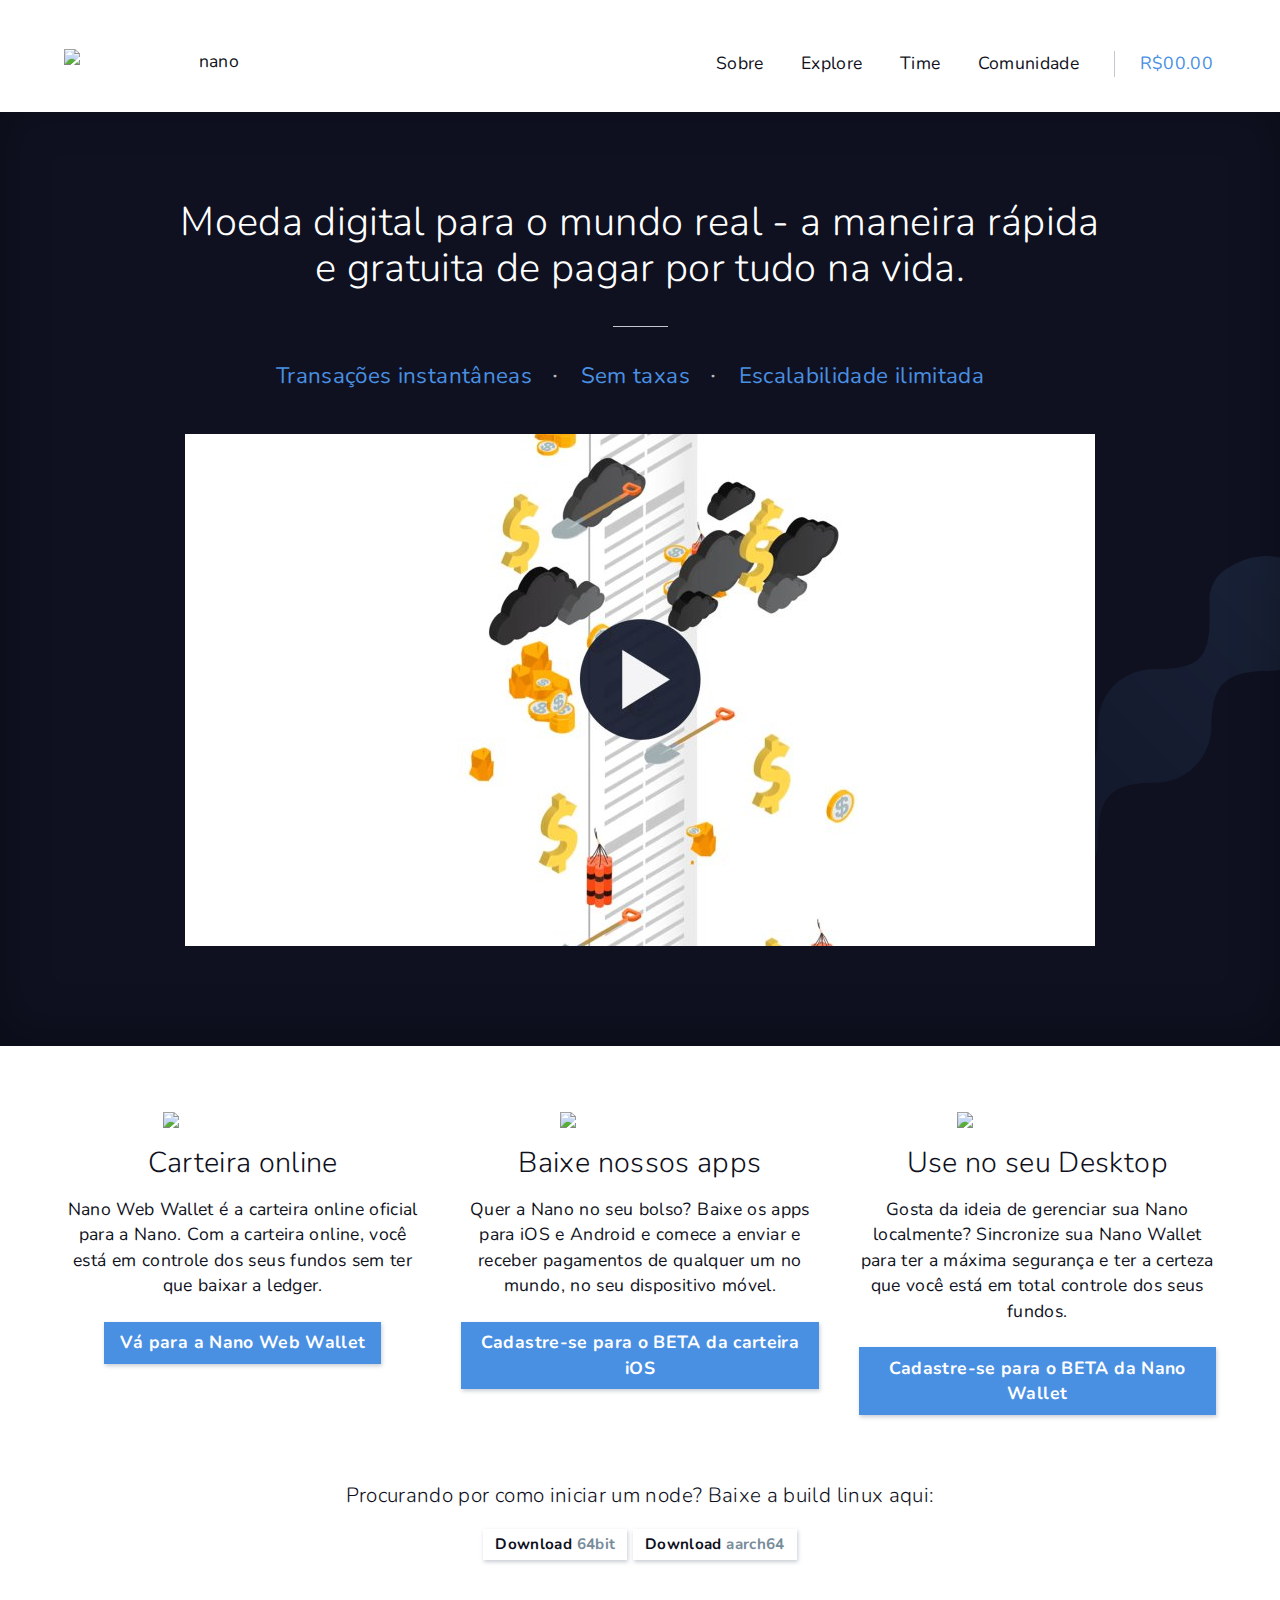
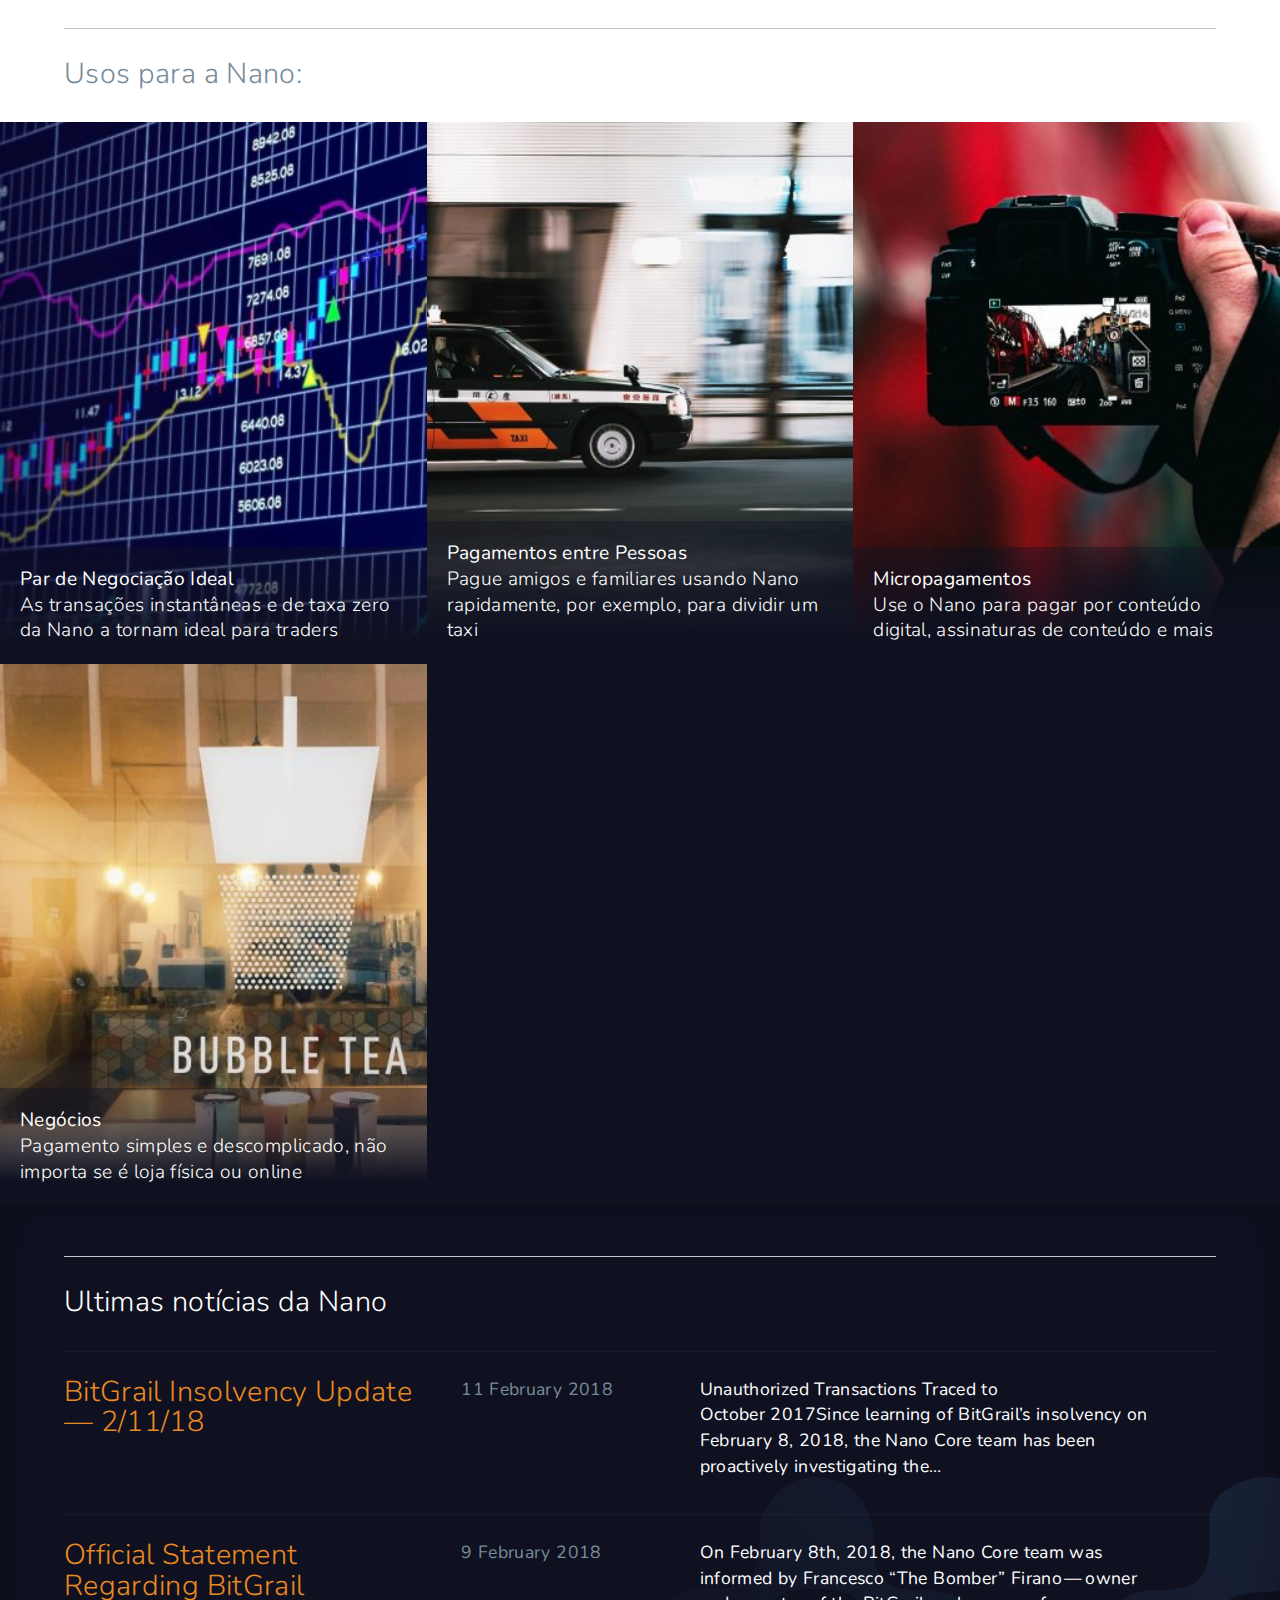
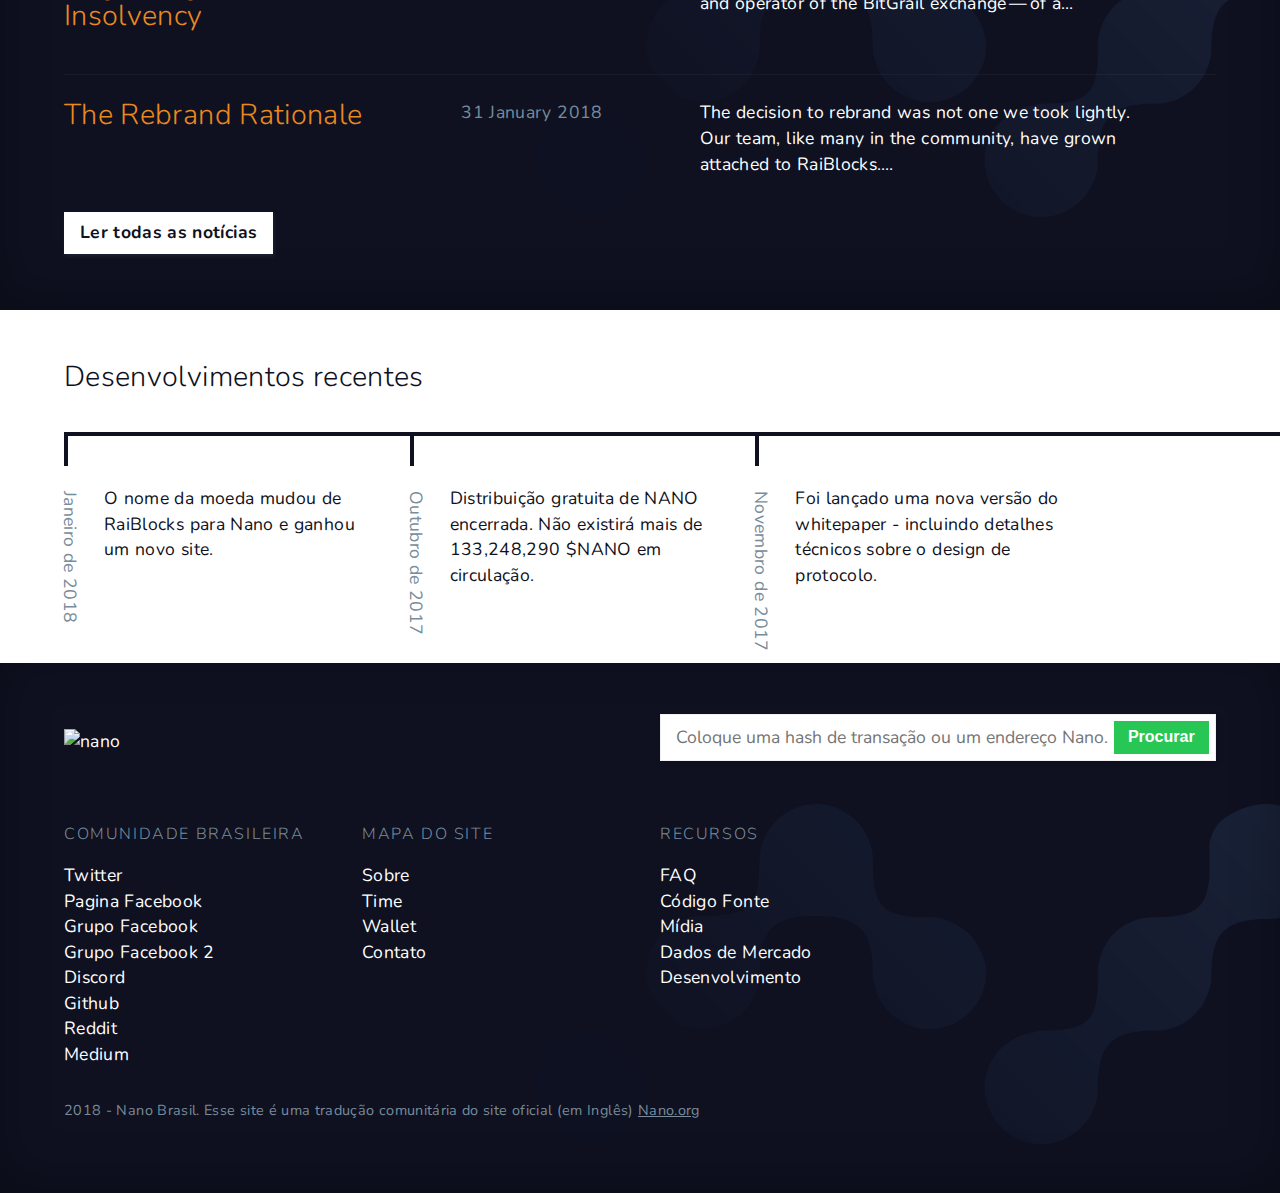
==== index.html @ 36658d18 "fix" ====
<!DOCTYPE html>
<html lang="en">
   <head>
      <meta http-equiv="Content-Type" content="text/html; charset=UTF-8">
      <meta name="viewport" content="width=device-width,initial-scale=1">
      <meta content="en" http-equiv="Content-Language">
      <link rel="icon" type="image/png" href="./assets/icons/32x32.png" sizes="32x32">
      <link rel="icon" type="image/png" href="./assets/icons/16x16.png" sizes="16x16">
      <link rel="shortcut icon" href="favicon.ico">
      <title>Nano Brasil – uma moeda instantanea sem taxas</title>
      <meta content="Nano Brasil – uma moeda instantanea, sem taxas e escalavel | Nano" property="og:title">
      <meta content="Nano é a moeda digital para o mundo real, oferecendo transações instantâneas e zero taxas." property="description">
      <meta content="Nano é a moeda digital para o mundo real, oferecendo transações instantâneas e zero taxas." property="og:description">
	  <style>@charset "UTF-8";h2.bdr,header h1:before{border-top:1px solid #C2C8CD}.text,body,form input,form textarea{font-family:Nunito,"Helvetica Neue",Helvetica,Arial,sans-serif}.about__content,.cf:after,.grid:after,.tns-horizontal.tns-no-subpixel:after{clear:both}.inline li,.tabs__tab,footer li,nav ul li{list-style:none}.tns-outer{padding:0!important}.tns-outer [hidden]{display:none!important}.tns-outer [aria-controls],.tns-outer [data-action]{cursor:pointer}.tns-outer.ms-touch{overflow-x:scroll;overflow-y:hidden;-ms-overflow-style:none;-ms-scroll-chaining:none;-ms-scroll-snap-type:mandatory;-ms-scroll-snap-points-x:snapInterval(0,100%)}.container__no-overflow,.tns-controls__no-overflow,.tns-ovh{overflow:hidden}.tns-slider{-webkit-transition:all 0s;-moz-transition:all 0s;transition:all 0s}.tns-slider>.tns-item{-webkit-box-sizing:border-box;-moz-box-sizing:border-box;box-sizing:border-box}.tns-horizontal.tns-subpixel{white-space:nowrap}.tns-horizontal.tns-subpixel>.tns-item{display:inline-block;vertical-align:top;white-space:normal}.cf:after,.cf:before,.grid:after,.grid:before,.tns-horizontal.tns-no-subpixel:after{content:'';display:table}.tns-horizontal.tns-no-subpixel>.tns-item{float:left;margin-right:-100%}.tns-gallery,.tns-no-calc{position:relative;left:0}.tns-gallery>.tns-item{position:absolute;left:-100%;-webkit-transition:transform 0s,opacity 0s;-moz-transition:transform 0s,opacity 0s;transition:transform 0s,opacity 0s}.tns-lazy-img{-webkit-transition:opacity .6s;-moz-transition:opacity .6s;transition:opacity .6s;opacity:.6}.tns-lazy-img.loaded{opacity:1}.tns-ah{-webkit-transition:height 0s;-moz-transition:height 0s;transition:height 0s}.tns-hdx{overflow-x:hidden}.tns-hdy{overflow-y:hidden}.tns-visually-hidden{position:absolute;left:-10000em}.tns-transparent{opacity:0;visibility:hidden}.tns-fadeIn{opacity:1;filter:alpha(opacity=100);z-index:0}.tns-fadeOut,.tns-normal{opacity:0;filter:alpha(opacity=0);z-index:-1}header h1:before,header.intro h1:after{content:' '}.grid{margin-left:-20px;margin-right:-20px}.grid.col{margin-left:0;margin-right:0}.grid>.col{box-sizing:border-box;padding-right:20px;padding-left:20px}.grid--center>.col{margin-left:auto;margin-right:auto;float:none}.grid--no-gutter{margin-left:0;margin-right:0}.grid--no-gutter>.col{padding-right:0;padding-left:0}.grid--push{margin-top:40px}.col{float:left;position:relative}.col--right{float:right}.w-1-1{width:100%}.w-2-3,.w-8-12{width:66.66%}.w-1-2,.w-6-12{width:50%}.w-1-3,.w-2-6,.w-4-12{width:33.33%}.w-1-4,.w-3-12{width:25%}.w-1-5{width:20%}.w-1-6,.w-2-12{width:16.667%}.w-1-7{width:14.28%}.w-1-8{width:12.5%}.w-1-9{width:11.1%}.w-1-10{width:10%}.w-1-11{width:9.09%}.w-1-12{width:8.33%}.w-11-12{width:91.66%}.w-10-12{width:83.333%}.w-3-4,.w-9-12{width:75%}.w-4-5{width:80%}.w-5-12{width:41.66%}.w-7-12{width:58.33%}@media handheld,only screen and (max-width:50em){.grid{margin-left:0;margin-right:0}.col{float:none;width:auto}.grid>.col{padding-left:0;padding-right:0}.bs-grid{margin-left:-10px;margin-right:-10px}.bs-grid>.col{padding-left:10px;padding-right:10px}.bs-w-1-1{float:left;width:100%}.bs-w-2-3,.bs-w-8-12{float:left;width:66.66%}.bs-w-1-2,.bs-w-6-12{float:left;width:50%}.bs-w-1-3,.bs-w-4-12{float:left;width:33.33%}.bs-w-1-4,.bs-w-3-12{float:left;width:25%}.bs-w-1-5{float:left;width:20%}.bs-w-1-6,.bs-w-2-12{float:left;width:16.667%}.bs-w-1-7{float:left;width:14.28%}.bs-w-1-8{float:left;width:12.5%}.bs-w-1-9{float:left;width:11.1%}.bs-w-1-10{float:left;width:10%}.bs-w-1-11{float:left;width:9.09%}.bs-w-1-12{float:left;width:8.33%}.bs-w-11-12{float:left;width:91.66%}.bs-w-10-12{float:left;width:83.333%}.bs-w-3-4,.bs-w-9-12{float:left;width:75%}.bs-w-5-12{float:left;width:41.66%}.bs-w-7-12{float:left;width:58.33%}}@keyframes fadein{from{opacity:0}to{opacity:1}}@keyframes fadedropin{from{opacity:0;top:-10px}to{opacity:1;top:0}}*{padding:0;margin:0}a{text-decoration:none;color:inherit}.article-body a,.contextual a:hover,.document a,footer p a,header .container>p a{text-decoration:underline}p{margin-bottom:1.3em}h1,h2,h3,h4{font-weight:300;margin:0}h1{font-size:2.4rem;line-height:2.6rem}@media handheld,only screen and (max-width:50em){h1{font-size:2.2rem}}h2{font-size:1.8rem;line-height:1.9rem;margin-bottom:18px}h3{margin-bottom:20px}h2.bdr{padding-top:30px;padding-bottom:15px}.bg-dark{box-shadow:0 -10px 50px rgba(0,0,0,.3) inset;background:url(/assets/img/bg-logo-dark.png) 110% 75% no-repeat #0f1121;background-size:800px auto;color:#fff}.bg-light{background:#f1f4f6}.bg-white,body.page--index,header{background:#fff}.color-primary{color:#4a90e2}.color-secondary{color:#ea891f}.color-tertiary{color:#dd5e5d}.color-tint{color:#788c9a}.color-text,body{color:#0f1121}body{background:#f1f4f6;font-size:1.1rem;line-height:1.6rem;letter-spacing:.02em;font-weight:400}.container,.tns-controls{max-width:1200px;margin:0 auto;padding:4% 5%;position:relative}header .container>p.wide,header h1{max-width:930px}.container .no-pad,.tns-controls .no-pad{padding-top:0;padding-bottom:0}@media handheld,only screen and (max-width:50em){.container,.tns-controls{padding:9% 5%}}.tns-controls{position:absolute;top:0;left:0;right:0;padding:28px 0 0;text-align:right}header.intro,nav{position:relative}header{padding-bottom:15px}header.compact .container{padding-bottom:20px}@media handheld,only screen and (max-width:50em){.tns-controls{right:5%}.tns-outer{margin:0 5%}header.compact .container{padding-bottom:0}}header h1{margin-bottom:2rem;font-size:3rem;color:#4a90e2}header h1:before{display:block;padding-bottom:35px;width:55px}header .container>p{color:#788c9a;font-size:1.8rem;line-height:2rem;margin-bottom:0}@media handheld,only screen and (min-width:50em){header .container>p{max-width:50%}}header.intro{background:0 0;z-index:1;animation:fadein .4s both ease-in;text-align:center}header.intro h1{font-size:2.5rem;line-height:2.9rem;color:#fff;margin:0 auto}@media handheld,only screen and (max-width:50em){header.intro h1{font-size:2.3rem;line-height:2.7rem}}header.intro h1:before{border-top:none;padding-bottom:o;width:0;margin:0}header.intro h1:after{border-bottom:1px solid #C2C8CD;display:block;padding-bottom:35px;width:55px;margin:0 auto 35px}header.intro .inline{margin:0 0 40px;font-size:1.4rem}header.intro .video__wrapper{margin-left:auto;margin-right:auto;padding-bottom:100px;width:100%;max-width:910px}header.intro .video__wrapper img{display:block;width:100%;cursor:pointer}header.intro .container{padding-bottom:0}footer .logo{margin:15px 0}footer h3,footer p{color:#788c9a;margin-top:30px}footer .grid{margin-bottom:2%}footer h3{text-transform:uppercase;margin-bottom:15px;font-size:1rem;letter-spacing:.1em}footer li a{display:block}footer li a:hover{color:#ea891f}footer p{font-size:.9rem}footer .exchange-logo{width:100%;max-width:185px}.nav-wrap{background:#fff}nav{padding-bottom:3%}nav .logo{margin-bottom:10px;margin-left:3px}nav ul{margin-top:-5px}nav ul li{margin:0 3px;display:inline-block}@media handheld,only screen and (min-width:50em){nav .logo,nav ul{display:inline-block}nav{text-align:right}nav .logo{float:left;margin:-2px 0 0}}nav ul a{display:block;padding:3px 13px 1px}@media handheld,only screen and (max-width:50em){footer{padding-bottom:100px}nav ul{overflow:scroll;position:fixed;left:0;right:0;bottom:0;z-index:100;background:#fff;padding:10px 6px;border-top:1px solid #C2C8CD;white-space:nowrap}nav ul a{padding-left:6px;padding-right:6px}nav ul a.active,nav ul a:hover{text-decoration:underline}}@media handheld,only screen and (min-width:50em){nav ul a.active,nav ul a:hover{background:#0f1121;color:#fff}nav .xrb{border-left:1px solid #C2C8CD;margin-left:13px;padding-left:25px}}nav .xrb{color:#4a90e2}.button,.tns-controls button{box-shadow:1px 2px 4px 0 rgba(66,84,108,.29);padding:.47em .9em;transition:all .1s;display:inline-block;transform:scale(1);position:relative;background:#fff;color:#0f1121;cursor:pointer;outline:0;appearance:none;border:0;border-radius:0;box-sizing:border-box;font-weight:700;margin-bottom:5px}.button:hover,.tns-controls button:hover{box-shadow:3px 5px 7px 0 rgba(66,84,108,.29);transform:scale(1.05);z-index:1}.button--small,.tns-controls button--small{font-size:.95rem;padding:.2em .8em}.button--primary,.tns-controls button--primary{background:#4a90e2;color:#fff}.button--secondary,.tns-controls button--secondary{background:#ea891f;color:#fff}.button--dark,.tns-controls button--dark{background:#0f1121;color:#fff}.button--full,.tns-controls button--full{width:100%;text-align:center}.tns-controls button{font-size:1rem;margin-left:20px}.features .col{position:relative;animation:fadedropin .6s both ease-in-out}.features .col:nth-child(1){animation-delay:.1s}.features .col:nth-child(2){animation-delay:.5s}.features .col:nth-child(3){animation-delay:1s}.features h2,.features p{margin-bottom:1rem}.features .button{font-size:1rem}.features__icon{height:53px}@media handheld,only screen and (max-width:50em){.features .col{margin-bottom:50px}.features .col:last-of-type{margin-bottom:0}.usecases__usecase{margin-top:20px}}.news__article{border-top:1px solid rgba(150,150,150,.07);padding:25px 0}.news h3,.news p{margin-bottom:10px}.usecases{position:relative;color:#fff}.usecases .container{padding-top:40px;padding-bottom:0}.usecases__image{width:100%;height:auto;display:block;transform:scale(1);transition:transform .2s ease-in-out}.usecases__desc{padding:20px;font-size:1.2rem;font-weight:300;position:absolute;bottom:0;left:0;right:0;background:linear-gradient(to bottom,rgba(15,17,33,.4) 0,#0f1121 80%);margin-bottom:0}.usecases__usecase{position:relative;display:block;box-shadow:0 0 20px rgba(0,0,0,.2);overflow:hidden;transition:box-shadow .2s linear}body.page--usecases .usecases__usecase{margin-bottom:40px}.usecases__usecase .button{margin-top:20px}.usecases__usecase:hover{box-shadow:0 0 50px rgba(0,0,0,.4)}.usecases__usecase:hover .usecases__image{transform:scale(1.05)}.usecases:before{position:absolute;bottom:0;left:0;right:0;display:block;background:#0f1121;content:'';height:70%}.roadmap__inner{position:relative;margin-top:40px}@media handheld,only screen and (min-width:50em){.roadmap__inner{padding-top:30px;border-top:4px solid}.roadmap__inner:before{content:'';border-top:4px solid;display:block;position:absolute;top:-4px;width:10%;left:100%;float:left}}@media handheld,only screen and (max-width:50em){.usecases:before{height:80%}.roadmap__inner{padding-left:30px;border-left:4px solid}}.roadmap__item{position:relative;padding-top:20px}.roadmap__info{margin-right:40px}.roadmap__date{color:#788c9a}@media handheld,only screen and (min-width:50em){.roadmap__item{float:left;width:30%}.roadmap__item:before{content:'';display:block;height:30px;border-left:4px solid;position:absolute;bottom:100%}.roadmap__info{margin-left:40px}.roadmap__date{position:absolute;left:18px;top:25px;display:inline-block;transform-origin:0 0;transform:rotate(90deg)}}.contextual{text-transform:capitalize;background:#ea891f;color:#fff;max-width:250px;box-shadow:2px 2px 4px 0 rgba(0,0,0,.18);border-radius:4px;text-align:left;padding:8px 20px;position:absolute;width:100%;z-index:100;display:none}.contextual.active{display:block}.contextual:before{bottom:100%;left:50%;border:solid transparent;content:" ";height:0;width:0;position:absolute;pointer-events:none;border-color:rgba(136,183,213,0);border-bottom-color:#ea891f;border-width:15px;margin-left:-15px}@media handheld,only screen and (max-width:50em){.contextual:before{display:none}}.contextual a{display:block;border-bottom:1px solid rgba(255,255,255,.3);padding:10px 0}.contextual a:last-of-type{border-bottom:0}.contextual img{vertical-align:middle;width:24px;margin-right:13px;margin-top:-6px}@media handheld,only screen and (max-width:50em){#community{top:auto;left:5%;position:fixed;bottom:110px;width:auto;right:5%;max-width:none}}.team__header{font-size:2.4rem;line-height:2.6rem;margin-bottom:4%}form .button,form label{font-size:1.1rem}.partners__partner{margin-bottom:40px}.partners__partner p{margin-bottom:20px}.partners__partner img{margin-bottom:10px}.people img,.people p,.people__person{margin-bottom:20px}.partners h2{color:#788c9a}.people__person{display:inline-block;vertical-align:top;float:none}.people img{width:100%;height:auto}.people h2{color:#ea891f;margin-bottom:10px}.people .bio,form label{color:#788c9a}.people h2 .twitter_link{margin-left:8px;display:inline-block}.people h2 .twitter_link img{width:25px;margin:0}form label{display:block;margin-bottom:10px}form p{margin-bottom:30px}.text,form input,form textarea{background:#FFF;border:1px solid #F0F0F0;box-shadow:2px 2px 4px 0 rgba(0,0,0,.15);-webkit-font-smoothing:antialiased;-moz-osx-font-smoothing:grayscale;font-size:1.1rem;line-height:1.6rem;box-sizing:border-box;width:100%;padding:10px 15px;outline:0}.text:focus,form input:focus,form textarea:focus{border:1px solid #4a90e2}.contact h2{margin-top:40px}.contact h2:first-of-type{margin-top:0}.contact p{margin-bottom:20px}.lookup{position:relative}.lookup__button{font-size:1rem!important;background:#28C654;color:#fff;box-shadow:none!important}.article-item time,.box time{color:#788c9a;font-size:1rem}@media handheld,only screen and (min-width:50em){#community{left:auto;right:40px;top:50px}.lookup__button{position:absolute;top:7px;right:7px;margin:0!important}}@media handheld,only screen and (max-width:50em){.lookup__button{width:100%;margin:10px 0 0!important}}.article-item{margin-bottom:30px}.article-item time{margin-bottom:5px;display:block}.article-item h2{margin-bottom:10px}.article-item span{margin-bottom:5px;display:inline-block}.box{margin-bottom:30px;display:block;background:#fff;box-shadow:1px 1px 5px rgba(0,0,0,.1);padding:20px;position:relative}.box--fix{min-height:170px}.box__footer{position:absolute;bottom:20px;left:20px}.box time{margin-bottom:5px;display:block}.box h2{margin-bottom:10px}.box span{margin-bottom:5px;display:inline-block}.tool{margin-bottom:30px}.badge{background:#f1f4f6;border-radius:10px;padding:1px 9px;font-size:.8em}table{font-size:15px;width:100%;margin-top:20px;word-break:normal;word-break:keep-all;border-spacing:0;border-collapse:collapse;text-align:left;overflow:scroll;-webkit-overflow-scrolling:touch}@media handheld,only screen and (max-width:800px){table{display:block}}table th{font-weight:700;background:#fff}table td,table th{padding:8px 15px;border-top:1px solid #f1f4f6}table tr{background-color:#f1f4f6}table tr:nth-child(2n){background-color:#fff}table tbody tr:hover{background-color:#788c9a;color:#fff!important}.announce{background-color:#4a90e2}.announce .container{padding-top:0;padding-bottom:0;text-align:center}@media handheld,only screen and (min-width:50em){.announce .container .button{margin-left:15px;vertical-align:middle}}@media handheld,only screen and (max-width:50em){.announce .container .button{margin-top:10px;width:100%;text-align:center}}.announce .container p{color:#fff;padding-top:18px;padding-bottom:18px;margin-bottom:0}.document a{color:#788c9a}.document h2{color:#ea891f;border-top:1px solid #C2C8CD;padding-top:30px;padding-bottom:15px}.document h3{color:#4a90e2}.document ul{padding-left:22px;margin-bottom:1.3em}.document ul li{margin-bottom:1em}.article-body a:hover{text-decoration:none}.tabs{display:inline-block;border:1px solid #28c653;background:#fff;overflow:hidden}.tabs__tab{float:left}.tabs__tab a{padding:5px 13px 3px;display:block}.tabs__tab a:hover{background:#eee}.tab--active a,.tabs__tab.tab--active a:hover{background:#28c653;color:#fff}.wallet{padding-bottom:0!important;text-align:center}.wallet__icon{max-width:160px;height:auto;display:block;margin:0 auto 20px}.about__content h2{font-size:2rem;line-height:2.2rem;margin-bottom:30px}.about__image{box-sizing:border-box;margin-bottom:40px}.about__image img{width:100%}.about__image__pad-left{padding-left:5%}.about__image__pad-right{padding-right:5%}@media handheld,only screen and (max-width:50em){.about__image{padding-left:0!important;padding-right:0!important}}.responsive-video{position:relative;padding-bottom:56.25%;padding-top:25px;height:0}.responsive-video iframe{position:absolute;top:0;left:0;width:100%;height:100%}.inline li{margin-bottom:5px}@media handheld,only screen and (min-width:50em){.inline li{display:inline-block;padding-right:10px;margin-right:6px}.inline li:after{content:'·';font-size:26px;padding-left:20px;color:#bbb}.inline li:last-of-type{padding-right:0;margin-right:0}.inline li:last-of-type:after{content:''}}@media (min-width: 1035px){header.intro .video__wrapper {min-height: 512px;}}
	  </style>
   </head>
   <body class="page--index">
      <header class="intro">
         <div class="nav-wrap">
            <div class="container">
               <nav class="cf">
                  <a href="/"><img class="logo" src="./assets/img/logo.svg" alt="nano" width="175"></a>
                  <ul>
                     <li><a href="/sobre">Sobre</a></li>
                     <li><a href="https://nano.org/en/explore/">Explore</a></li>
                     <li><a href="https://nano.org/en/team">Time</a></li>
                     <li><a href="#community" class="trigger-contextual">Comunidade</a></li>
                     <li class="xrb">R$00.00</li>
                  </ul>
                  <div id="community" class="contextual"><a href="https://twitter.com/nanobras" target="_blank"><img src="./assets/img/twitter.svg" alt="Icon">twitter</a> <a href="https://facebook.com/nanobras" target="_blank"><img src="./assets/img/facebook.svg" alt="Icon">página facebook</a> <a href="https://facebook.com/groups/nanobr" target="_blank"><img src="./assets/img/facebook-group.svg" alt="Icon">grupo facebook</a> <a href="https://facebook.com/groups/raiblocksbrasil" target="_blank"><img src="./assets/img/facebook-group.svg" alt="Icon">grupo facebook 2</a> <a href="https://discord.io/nanobrasil" target="_blank"><img src="./assets/img/discord.svg" alt="Icon">discord</a> <a href="https://github.com/nanobrasil" target="_blank"><img src="./assets/img/github.svg" alt="Icon">github</a> <a href="https://reddit.com/r/nanobrasil" target="_blank"><img src="./assets/img/reddit.svg" alt="Icon">reddit</a> <a href="https://medium.com/@nanobrasil" target="_blank"><img src="./assets/img/medium.svg" alt="Icon">medium</a></div>
               </nav>
            </div>
         </div>
         <div class="bg-dark">
            <div class="container video">
               <h1>Moeda digital para o mundo real - a maneira rápida e gratuita de pagar por tudo na vida.</h1>
               <ul class="inline">
                  <li class="color-primary">Transações instantâneas</li>
                  <li class="color-primary">Sem taxas</li>
                  <li class="color-primary">Escalabilidade ilimitada</li>
               </ul>
               <div id="home__video" class="video__wrapper"><img src="./assets/img/video-placeholder.jpg" class="video__placeholder"></div>
               <script type="text/javascript">var video=document.getElementById("home__video");video.addEventListener("click",function(e){e.preventDefault();var n=document.getElementById("home__video__player");video.innerHTML=n.innerText})</script><script id="home__video__player" type="text/template"><div class="responsive-video"><iframe src="https://player.vimeo.com/video/254233600?autoplay=1&title=0&byline=0&portrait=0" width="640" height="360" frameborder="0" webkitallowfullscreen mozallowfullscreen allowfullscreen></iframe></div></script>
            </div>
         </div>
      </header>
      <main>
         <div class="container wallet">
            <div class="grid">
               <div class="col w-1-3">
                  <img src="./assets/img/icon-browser.svg" class="wallet__icon">
                  <h2>Carteira online</h2>
                  <p>Nano Web Wallet é a carteira online oficial para a Nano. Com a carteira online, você está em controle dos seus fundos sem ter que baixar a ledger.</p>
                  <p><a href="https://nanowallet.io/" target="_blank" class="button button--primary">Vá para a Nano Web Wallet</a></p>
               </div>
               <div class="col w-1-3">
                  <img src="./assets/img/icon-phone.svg" class="wallet__icon">
                  <h2>Baixe nossos apps</h2>
                  <p>Quer a Nano no seu bolso? Baixe os apps para iOS e Android e comece a enviar e receber pagamentos de qualquer um no mundo, no seu dispositivo móvel.</p>
                  <p><a href="https://zackshapiro2.typeform.com/to/uUk3mD" target="_blank" class="button button--primary">Cadastre-se para o BETA da carteira iOS</a></p>
               </div>
               <div class="col w-1-3">
                  <img src="./assets/img/icon-desktop.svg" class="wallet__icon">
                  <h2>Use no seu Desktop</h2>
                  <p>Gosta da ideia de gerenciar sua Nano localmente? Sincronize sua Nano Wallet para ter a máxima segurança e ter a certeza que você está em total controle dos seus fundos.</p>
                  <p><a href="https://zackshapiro2.typeform.com/to/EnfFJm" target="_blank" class="button button--primary">Cadastre-se para o BETA da Nano Wallet</a></p>
               </div>
               <div class="col w-1-1" style="margin-top:40px">
                  <h3>Procurando por como iniciar um node? Baixe a build linux aqui:</h3>
                  <p><a href="https://github.com/clemahieu/raiblocks/releases/download/V9.0/rai_node.xz" class="button button--small">Download <span class="color-tint">64bit<span class="color-tint"></span></span></a> <a href="https://www.raiblocks.net/wallet/V9.0/aarch64/rai_node" class="button button--small">Download <span class="color-tint">aarch64</span></a></p>
               </div>
            </div>
         </div>
		 <div class="usecases">
			   <div class="container no-pad">
				  <h2 class="color-tint bdr">Usos para a Nano:</h2>
			   </div>
			   <div class="cf">
				  <div class="cf carousel">
					 <div class="col w-1-3">
						<img class="usecases__image" src="./assets/photos/usecase-trading-pairs.jpg" alt="Image showing Ideal Trading Pair">
						<p class="usecases__desc"><strong>Par de Negociação Ideal</strong><br>As transações instantâneas e de taxa zero da Nano a tornam ideal para traders<br></p>
					 </div>
					 <div class="col w-1-3">
						<img class="usecases__image" src="./assets/photos/usecase-peer-to-peer.jpg" alt="Image showing Peer to Peer">
						<p class="usecases__desc"><strong>Pagamentos entre Pessoas</strong><br>Pague amigos e familiares usando Nano rapidamente, por exemplo, para dividir um taxi<br></p>
					 </div>
					 <div class="col w-1-3">
						<img class="usecases__image" src="./assets/photos/usecase-micropayments.jpg" alt="Image showing Micropayments">
						<p class="usecases__desc"><strong>Micropagamentos</strong><br>Use o Nano para pagar por conteúdo digital, assinaturas de conteúdo e mais<br></p>
					 </div>
					 <div class="col w-1-3">
						<img class="usecases__image" src="./assets/photos/usecase-business-to-customer.jpg" alt="Image showing Business to Customer">
						<p class="usecases__desc"><strong>Negócios</strong><br>Pagamento simples e descomplicado, não importa se é loja física ou online<br></p>
					 </div>
				  </div>
			   </div>
		 </div>
         <div class="news bg-dark">
            <div class="container">
               <h2 class="bdr">Ultimas notícias da Nano</h2>
               <a href="https://medium.com/@nanocurrency/bitgrail-insolvency-update-2-11-18-9349c9fe1281?source=rss-b30e4c109942------2">
                  <article class="news__article">
                     <div class="grid">
                        <h2 class="col w-1-3 color-secondary">BitGrail Insolvency Update — 2/11/18</h2>
                        <p class="col w-1-5 color-tint">11 February 2018</p>
                        <p class="col w-5-12">Unauthorized Transactions Traced to October&nbsp;2017Since learning of BitGrail’s insolvency on February 8, 2018, the Nano Core team has been proactively investigating the…</p>
                     </div>
                  </article>
               </a>
               <a href="https://medium.com/@nanocurrency/official-statement-regrading-bitgrail-insolvency-ed4422bf274b?source=rss-b30e4c109942------2">
                  <article class="news__article">
                     <div class="grid">
                        <h2 class="col w-1-3 color-secondary">Official Statement Regarding BitGrail Insolvency</h2>
                        <p class="col w-1-5 color-tint">9 February 2018</p>
                        <p class="col w-5-12">On February 8th, 2018, the Nano Core team was informed by Francesco “The Bomber” Firano — owner and operator of the BitGrail exchange — of a…</p>
                     </div>
                  </article>
               </a>
               <a href="https://medium.com/@nanocurrency/the-rebrand-rationale-5c2f30af6e9c?source=rss-b30e4c109942------2">
                  <article class="news__article">
                     <div class="grid">
                        <h2 class="col w-1-3 color-secondary">The Rebrand Rationale</h2>
                        <p class="col w-1-5 color-tint">31 January 2018</p>
                        <p class="col w-5-12">The decision to rebrand was not one we took lightly. Our team, like many in the community, have grown attached to RaiBlocks.…</p>
                     </div>
                  </article>
               </a>
               <a href="https://medium.com/@nanocurrency" class="button button--large">Ler todas as notícias</a>
            </div>
         </div>
         <div class="container container__no-overflow">
            <div class="roadmap">
               <h2>Desenvolvimentos recentes</h2>
               <div class="roadmap__inner cf">
                  <div class="roadmap__item">
                     <time class="roadmap__date">Janeiro de 2018</time>
                     <p class="roadmap__info">O nome da moeda mudou de RaiBlocks para Nano e ganhou um novo site.</p>
                  </div>
                  <div class="roadmap__item">
                     <time class="roadmap__date">Outubro de 2017</time>
                     <p class="roadmap__info">Distribuição gratuita de NANO encerrada. Não existirá mais de 133,248,290 $NANO em circulação.</p>
                  </div>
                  <div class="roadmap__item">
                     <time class="roadmap__date">Novembro de 2017</time>
                     <p class="roadmap__info">Foi lançado uma nova versão do whitepaper - incluindo detalhes técnicos sobre o design de protocolo.</p>
                  </div>
               </div>
            </div>
         </div>
      </main>
      <footer class="bg-dark">
         <div class="container">
            <div class="grid">
               <div class="col w-1-2"><a href="/"><img class="logo" src="./assets/img/logo-white.svg" alt="nano" width="175"></a></div>
               <div class="col w-1-2">
                  <div class="lookup">
                     <form action="https://nano.org/en/explore/chain"><input class="lookup__input text" name="block" placeholder="Coloque uma hash de transação ou um endereço Nano."> <button class="button lookup__button">Procurar</button></form>
                  </div>
               </div>
            </div>
            <div class="grid">
               <div class="col w-1-4">
                  <h3>Comunidade Brasileira</h3>
                  <ul>
                     <li><a href="https://twitter.com/nanobras">Twitter</a></li>
				     <li><a href="https://www.facebook.com/nanobras/">Pagina Facebook</a></li>
					 <li><a href="https://www.facebook.com/groups/nanobr/">Grupo Facebook</a></li>
					 <li><a href="https://www.facebook.com/groups/raiblocksbrasil/">Grupo Facebook 2</a></li>
                     <li><a href="https://discord.io/nanobrasil">Discord</a></li>
                     <li><a href="https://github.com/nanobrasil">Github</a></li>
                     <li><a href="https://reddit.com/r/nanobr">Reddit</a></li>
                     <li><a href="https://medium.com/@nanobrasil">Medium</a></li>
                  </ul>
               </div>
               <div class="col w-1-4">
                  <h3>Mapa do site</h3>
                  <ul>
                     <li><a href="/sobre">Sobre</a></li>
                     <li><a href="https://nano.org/en/team">Time</a></li>
                     <li><a href="/wallet">Wallet</a></li>
                     <li><a href="https://nano.org/en/contact">Contato</a></li>
                  </ul>
               </div>
               <div class="col w-1-4">
                  <h3><a href="https://nano.org/en/resources/">Recursos</a></h3>
                  <ul>
                     <li><a href="/faq">FAQ</a></li>
                     <li><a href="https://nano.org/en/resources/#source">Código Fonte</a></li>
                     <li><a href="https://nano.org/en/resources/#press">Mídia</a></li>
                     <li><a href="https://nano.org/en/resources/#market">Dados de Mercado</a></li>
                     <li><a href="https://nano.org/en/resources/#dev">Desenvolvimento</a></li>
                  </ul>
               </div>
            </div>
            <p>2018 - Nano Brasil. Esse site é uma tradução comunitária do site oficial (em Inglês) <a href="https://nano.org/en">Nano.org</a><br></p>
         </div>
      </footer>
      <script src="./assets/js/tinyslider.js"></script><script>function toggleContextual(e){e.preventDefault(),document.getElementById(this.href.split("#")[1]).classList.toggle("active")}tns({container:".carousel",items:1,slideBy:"page",nav:!1,responsive:{800:{items:4}}});var o,community=document.getElementById("community"),triggers=document.querySelectorAll(".trigger-contextual");for(o=0;o<triggers.length;++o)triggers[o].addEventListener("click",toggleContextual,!1),!function t(){var e=new XMLHttpRequest;e.open("GET","/price?convert=BRL",!0),e.onload=function(){this.status>=200&&this.status<400&&(document.getElementsByClassName("xrb")[0].innerHTML="R$"+parseFloat(JSON.parse(this.response)[0].price_brl).toFixed(2))},e.send(),setTimeout(t,1e4)}();</script>
	  <script src="./assets/js/webfont.js"></script>
	  <script>WebFont.load({google:{families:["Nunito"]}});</script>
	  <link rel="stylesheet" href="./assets/css/main.css?v=2">
	  <script>
	  (function(e,t,n,i,s,a,c){e[n]=e[n]||function(){(e[n].q=e[n].q||[]).push(arguments)}
	  ;a=t.createElement(i);c=t.getElementsByTagName(i)[0];a.async=true;a.src=s
	  ;c.parentNode.insertBefore(a,c)
	  })(window,document,"galite","script","/assets/js/ga-lite.min.js");
	  galite('create', 'UA-114148535-1', 'auto');
	  galite('send', 'pageview');
	  </script>
   </body>
</html>
---- assets/css/main.css ----
@charset "UTF-8";h2.bdr,header h1:before{border-top:1px solid #C2C8CD}.text,body,form input,form textarea{font-family:Nunito,"Helvetica Neue",Helvetica,Arial,sans-serif}.about__content,.cf:after,.grid:after,.tns-horizontal.tns-no-subpixel:after{clear:both}.inline li,.tabs__tab,footer li,nav ul li{list-style:none}.tns-outer{padding:0!important}.tns-outer [hidden]{display:none!important}.tns-outer [aria-controls],.tns-outer [data-action]{cursor:pointer}.tns-outer.ms-touch{overflow-x:scroll;overflow-y:hidden;-ms-overflow-style:none;-ms-scroll-chaining:none;-ms-scroll-snap-type:mandatory;-ms-scroll-snap-points-x:snapInterval(0,100%)}.container__no-overflow,.tns-controls__no-overflow,.tns-ovh{overflow:hidden}.tns-slider{-webkit-transition:all 0s;-moz-transition:all 0s;transition:all 0s}.tns-slider>.tns-item{-webkit-box-sizing:border-box;-moz-box-sizing:border-box;box-sizing:border-box}.tns-horizontal.tns-subpixel{white-space:nowrap}.tns-horizontal.tns-subpixel>.tns-item{display:inline-block;vertical-align:top;white-space:normal}.cf:after,.cf:before,.grid:after,.grid:before,.tns-horizontal.tns-no-subpixel:after{content:'';display:table}.tns-horizontal.tns-no-subpixel>.tns-item{float:left;margin-right:-100%}.tns-gallery,.tns-no-calc{position:relative;left:0}.tns-gallery>.tns-item{position:absolute;left:-100%;-webkit-transition:transform 0s,opacity 0s;-moz-transition:transform 0s,opacity 0s;transition:transform 0s,opacity 0s}.tns-lazy-img{-webkit-transition:opacity .6s;-moz-transition:opacity .6s;transition:opacity .6s;opacity:.6}.tns-lazy-img.loaded{opacity:1}.tns-ah{-webkit-transition:height 0s;-moz-transition:height 0s;transition:height 0s}.tns-hdx{overflow-x:hidden}.tns-hdy{overflow-y:hidden}.tns-visually-hidden{position:absolute;left:-10000em}.tns-transparent{opacity:0;visibility:hidden}.tns-fadeIn{opacity:1;filter:alpha(opacity=100);z-index:0}.tns-fadeOut,.tns-normal{opacity:0;filter:alpha(opacity=0);z-index:-1}header h1:before,header.intro h1:after{content:' '}.grid{margin-left:-20px;margin-right:-20px}.grid.col{margin-left:0;margin-right:0}.grid>.col{box-sizing:border-box;padding-right:20px;padding-left:20px}.grid--center>.col{margin-left:auto;margin-right:auto;float:none}.grid--no-gutter{margin-left:0;margin-right:0}.grid--no-gutter>.col{padding-right:0;padding-left:0}.grid--push{margin-top:40px}.col{float:left;position:relative}.col--right{float:right}.w-1-1{width:100%}.w-2-3,.w-8-12{width:66.66%}.w-1-2,.w-6-12{width:50%}.w-1-3,.w-2-6,.w-4-12{width:33.33%}.w-1-4,.w-3-12{width:25%}.w-1-5{width:20%}.w-1-6,.w-2-12{width:16.667%}.w-1-7{width:14.28%}.w-1-8{width:12.5%}.w-1-9{width:11.1%}.w-1-10{width:10%}.w-1-11{width:9.09%}.w-1-12{width:8.33%}.w-11-12{width:91.66%}.w-10-12{width:83.333%}.w-3-4,.w-9-12{width:75%}.w-4-5{width:80%}.w-5-12{width:41.66%}.w-7-12{width:58.33%}@media handheld,only screen and (max-width:50em){.grid{margin-left:0;margin-right:0}.col{float:none;width:auto}.grid>.col{padding-left:0;padding-right:0}.bs-grid{margin-left:-10px;margin-right:-10px}.bs-grid>.col{padding-left:10px;padding-right:10px}.bs-w-1-1{float:left;width:100%}.bs-w-2-3,.bs-w-8-12{float:left;width:66.66%}.bs-w-1-2,.bs-w-6-12{float:left;width:50%}.bs-w-1-3,.bs-w-4-12{float:left;width:33.33%}.bs-w-1-4,.bs-w-3-12{float:left;width:25%}.bs-w-1-5{float:left;width:20%}.bs-w-1-6,.bs-w-2-12{float:left;width:16.667%}.bs-w-1-7{float:left;width:14.28%}.bs-w-1-8{float:left;width:12.5%}.bs-w-1-9{float:left;width:11.1%}.bs-w-1-10{float:left;width:10%}.bs-w-1-11{float:left;width:9.09%}.bs-w-1-12{float:left;width:8.33%}.bs-w-11-12{float:left;width:91.66%}.bs-w-10-12{float:left;width:83.333%}.bs-w-3-4,.bs-w-9-12{float:left;width:75%}.bs-w-5-12{float:left;width:41.66%}.bs-w-7-12{float:left;width:58.33%}}@keyframes fadein{from{opacity:0}to{opacity:1}}@keyframes fadedropin{from{opacity:0;top:-10px}to{opacity:1;top:0}}*{padding:0;margin:0}a{text-decoration:none;color:inherit}.article-body a,.contextual a:hover,.document a,footer p a,header .container>p a{text-decoration:underline}p{margin-bottom:1.3em}h1,h2,h3,h4{font-weight:300;margin:0}h1{font-size:2.4rem;line-height:2.6rem}@media handheld,only screen and (max-width:50em){h1{font-size:2.2rem}}h2{font-size:1.8rem;line-height:1.9rem;margin-bottom:18px}h3{margin-bottom:20px}h2.bdr{padding-top:30px;padding-bottom:15px}.bg-dark{box-shadow:0 -10px 50px rgba(0,0,0,.3) inset;background:url(/assets/img/bg-logo-dark.png) 110% 75% no-repeat #0f1121;background-size:800px auto;color:#fff}.bg-light{background:#f1f4f6}.bg-white,body.page--index,header{background:#fff}.color-primary{color:#4a90e2}.color-secondary{color:#ea891f}.color-tertiary{color:#dd5e5d}.color-tint{color:#788c9a}.color-text,body{color:#0f1121}body{background:#f1f4f6;font-size:1.1rem;line-height:1.6rem;letter-spacing:.02em;font-weight:400}.container,.tns-controls{max-width:1200px;margin:0 auto;padding:4% 5%;position:relative}header .container>p.wide,header h1{max-width:930px}.container .no-pad,.tns-controls .no-pad{padding-top:0;padding-bottom:0}@media handheld,only screen and (max-width:50em){.container,.tns-controls{padding:9% 5%}}.tns-controls{position:absolute;top:0;left:0;right:0;padding:28px 0 0;text-align:right}header.intro,nav{position:relative}header{padding-bottom:15px}header.compact .container{padding-bottom:20px}@media handheld,only screen and (max-width:50em){.tns-controls{right:5%}.tns-outer{margin:0 5%}header.compact .container{padding-bottom:0}}header h1{margin-bottom:2rem;font-size:3rem;color:#4a90e2}header h1:before{display:block;padding-bottom:35px;width:55px}header .container>p{color:#788c9a;font-size:1.8rem;line-height:2rem;margin-bottom:0}@media handheld,only screen and (min-width:50em){header .container>p{max-width:50%}}header.intro{background:0 0;z-index:1;animation:fadein .4s both ease-in;text-align:center}header.intro h1{font-size:2.5rem;line-height:2.9rem;color:#fff;margin:0 auto}@media handheld,only screen and (max-width:50em){header.intro h1{font-size:2.3rem;line-height:2.7rem}}header.intro h1:before{border-top:none;padding-bottom:o;width:0;margin:0}header.intro h1:after{border-bottom:1px solid #C2C8CD;display:block;padding-bottom:35px;width:55px;margin:0 auto 35px}header.intro .inline{margin:0 0 40px;font-size:1.4rem}header.intro .video__wrapper{margin-left:auto;margin-right:auto;padding-bottom:100px;width:100%;max-width:910px}header.intro .video__wrapper img{display:block;width:100%;cursor:pointer}header.intro .container{padding-bottom:0}footer .logo{margin:15px 0}footer h3,footer p{color:#788c9a;margin-top:30px}footer .grid{margin-bottom:2%}footer h3{text-transform:uppercase;margin-bottom:15px;font-size:1rem;letter-spacing:.1em}footer li a{display:block}footer li a:hover{color:#ea891f}footer p{font-size:.9rem}footer .exchange-logo{width:100%;max-width:185px}.nav-wrap{background:#fff}nav{padding-bottom:3%}nav .logo{margin-bottom:10px;margin-left:3px}nav ul{margin-top:-5px}nav ul li{margin:0 3px;display:inline-block}@media handheld,only screen and (min-width:50em){nav .logo,nav ul{display:inline-block}nav{text-align:right}nav .logo{float:left;margin:-2px 0 0}}nav ul a{display:block;padding:3px 13px 1px}@media handheld,only screen and (max-width:50em){footer{padding-bottom:100px}nav ul{overflow:scroll;position:fixed;left:0;right:0;bottom:0;z-index:100;background:#fff;padding:10px 6px;border-top:1px solid #C2C8CD;white-space:nowrap}nav ul a{padding-left:6px;padding-right:6px}nav ul a.active,nav ul a:hover{text-decoration:underline}}@media handheld,only screen and (min-width:50em){nav ul a.active,nav ul a:hover{background:#0f1121;color:#fff}nav .xrb{border-left:1px solid #C2C8CD;margin-left:13px;padding-left:25px}}nav .xrb{color:#4a90e2}.button,.tns-controls button{box-shadow:1px 2px 4px 0 rgba(66,84,108,.29);padding:.47em .9em;transition:all .1s;display:inline-block;transform:scale(1);position:relative;background:#fff;color:#0f1121;cursor:pointer;outline:0;appearance:none;border:0;border-radius:0;box-sizing:border-box;font-weight:700;margin-bottom:5px}.button:hover,.tns-controls button:hover{box-shadow:3px 5px 7px 0 rgba(66,84,108,.29);transform:scale(1.05);z-index:1}.button--small,.tns-controls button--small{font-size:.95rem;padding:.2em .8em}.button--primary,.tns-controls button--primary{background:#4a90e2;color:#fff}.button--secondary,.tns-controls button--secondary{background:#ea891f;color:#fff}.button--dark,.tns-controls button--dark{background:#0f1121;color:#fff}.button--full,.tns-controls button--full{width:100%;text-align:center}.tns-controls button{font-size:1rem;margin-left:20px}.features .col{position:relative;animation:fadedropin .6s both ease-in-out}.features .col:nth-child(1){animation-delay:.1s}.features .col:nth-child(2){animation-delay:.5s}.features .col:nth-child(3){animation-delay:1s}.features h2,.features p{margin-bottom:1rem}.features .button{font-size:1rem}.features__icon{height:53px}@media handheld,only screen and (max-width:50em){.features .col{margin-bottom:50px}.features .col:last-of-type{margin-bottom:0}.usecases__usecase{margin-top:20px}}.news__article{border-top:1px solid rgba(150,150,150,.07);padding:25px 0}.news h3,.news p{margin-bottom:10px}.usecases{position:relative;color:#fff}.usecases .container{padding-top:40px;padding-bottom:0}.usecases__image{width:100%;height:auto;display:block;transform:scale(1);transition:transform .2s ease-in-out}.usecases__desc{padding:20px;font-size:1.2rem;font-weight:300;position:absolute;bottom:0;left:0;right:0;background:linear-gradient(to bottom,rgba(15,17,33,.4) 0,#0f1121 80%);margin-bottom:0}.usecases__usecase{position:relative;display:block;box-shadow:0 0 20px rgba(0,0,0,.2);overflow:hidden;transition:box-shadow .2s linear}body.page--usecases .usecases__usecase{margin-bottom:40px}.usecases__usecase .button{margin-top:20px}.usecases__usecase:hover{box-shadow:0 0 50px rgba(0,0,0,.4)}.usecases__usecase:hover .usecases__image{transform:scale(1.05)}.usecases:before{position:absolute;bottom:0;left:0;right:0;display:block;background:#0f1121;content:'';height:70%}.roadmap__inner{position:relative;margin-top:40px}@media handheld,only screen and (min-width:50em){.roadmap__inner{padding-top:30px;border-top:4px solid}.roadmap__inner:before{content:'';border-top:4px solid;display:block;position:absolute;top:-4px;width:10%;left:100%;float:left}}@media handheld,only screen and (max-width:50em){.usecases:before{height:80%}.roadmap__inner{padding-left:30px;border-left:4px solid}}.roadmap__item{position:relative;padding-top:20px}.roadmap__info{margin-right:40px}.roadmap__date{color:#788c9a}@media handheld,only screen and (min-width:50em){.roadmap__item{float:left;width:30%}.roadmap__item:before{content:'';display:block;height:30px;border-left:4px solid;position:absolute;bottom:100%}.roadmap__info{margin-left:40px}.roadmap__date{position:absolute;left:18px;top:25px;display:inline-block;transform-origin:0 0;transform:rotate(90deg)}}.contextual{text-transform:capitalize;background:#ea891f;color:#fff;max-width:250px;box-shadow:2px 2px 4px 0 rgba(0,0,0,.18);border-radius:4px;text-align:left;padding:8px 20px;position:absolute;width:100%;z-index:100;display:none}.contextual.active{display:block}.contextual:before{bottom:100%;left:50%;border:solid transparent;content:" ";height:0;width:0;position:absolute;pointer-events:none;border-color:rgba(136,183,213,0);border-bottom-color:#ea891f;border-width:15px;margin-left:-15px}@media handheld,only screen and (max-width:50em){.contextual:before{display:none}}.contextual a{display:block;border-bottom:1px solid rgba(255,255,255,.3);padding:10px 0}.contextual a:last-of-type{border-bottom:0}.contextual img{vertical-align:middle;width:24px;margin-right:13px;margin-top:-6px}@media handheld,only screen and (max-width:50em){#community{top:auto;left:5%;position:fixed;bottom:110px;width:auto;right:5%;max-width:none}}.team__header{font-size:2.4rem;line-height:2.6rem;margin-bottom:4%}form .button,form label{font-size:1.1rem}.partners__partner{margin-bottom:40px}.partners__partner p{margin-bottom:20px}.partners__partner img{margin-bottom:10px}.people img,.people p,.people__person{margin-bottom:20px}.partners h2{color:#788c9a}.people__person{display:inline-block;vertical-align:top;float:none}.people img{width:100%;height:auto}.people h2{color:#ea891f;margin-bottom:10px}.people .bio,form label{color:#788c9a}.people h2 .twitter_link{margin-left:8px;display:inline-block}.people h2 .twitter_link img{width:25px;margin:0}form label{display:block;margin-bottom:10px}form p{margin-bottom:30px}.text,form input,form textarea{background:#FFF;border:1px solid #F0F0F0;box-shadow:2px 2px 4px 0 rgba(0,0,0,.15);-webkit-font-smoothing:antialiased;-moz-osx-font-smoothing:grayscale;font-size:1.1rem;line-height:1.6rem;box-sizing:border-box;width:100%;padding:10px 15px;outline:0}.text:focus,form input:focus,form textarea:focus{border:1px solid #4a90e2}.contact h2{margin-top:40px}.contact h2:first-of-type{margin-top:0}.contact p{margin-bottom:20px}.lookup{position:relative}.lookup__button{font-size:1rem!important;background:#28C654;color:#fff;box-shadow:none!important}.article-item time,.box time{color:#788c9a;font-size:1rem}@media handheld,only screen and (min-width:50em){#community{left:auto;right:40px;top:50px}.lookup__button{position:absolute;top:7px;right:7px;margin:0!important}}@media handheld,only screen and (max-width:50em){.lookup__button{width:100%;margin:10px 0 0!important}}.article-item{margin-bottom:30px}.article-item time{margin-bottom:5px;display:block}.article-item h2{margin-bottom:10px}.article-item span{margin-bottom:5px;display:inline-block}.box{margin-bottom:30px;display:block;background:#fff;box-shadow:1px 1px 5px rgba(0,0,0,.1);padding:20px;position:relative}.box--fix{min-height:170px}.box__footer{position:absolute;bottom:20px;left:20px}.box time{margin-bottom:5px;display:block}.box h2{margin-bottom:10px}.box span{margin-bottom:5px;display:inline-block}.tool{margin-bottom:30px}.badge{background:#f1f4f6;border-radius:10px;padding:1px 9px;font-size:.8em}table{font-size:15px;width:100%;margin-top:20px;word-break:normal;word-break:keep-all;border-spacing:0;border-collapse:collapse;text-align:left;overflow:scroll;-webkit-overflow-scrolling:touch}@media handheld,only screen and (max-width:800px){table{display:block}}table th{font-weight:700;background:#fff}table td,table th{padding:8px 15px;border-top:1px solid #f1f4f6}table tr{background-color:#f1f4f6}table tr:nth-child(2n){background-color:#fff}table tbody tr:hover{background-color:#788c9a;color:#fff!important}.announce{background-color:#4a90e2}.announce .container{padding-top:0;padding-bottom:0;text-align:center}@media handheld,only screen and (min-width:50em){.announce .container .button{margin-left:15px;vertical-align:middle}}@media handheld,only screen and (max-width:50em){.announce .container .button{margin-top:10px;width:100%;text-align:center}}.announce .container p{color:#fff;padding-top:18px;padding-bottom:18px;margin-bottom:0}.document a{color:#788c9a}.document h2{color:#ea891f;border-top:1px solid #C2C8CD;padding-top:30px;padding-bottom:15px}.document h3{color:#4a90e2}.document ul{padding-left:22px;margin-bottom:1.3em}.document ul li{margin-bottom:1em}.article-body a:hover{text-decoration:none}.tabs{display:inline-block;border:1px solid #28c653;background:#fff;overflow:hidden}.tabs__tab{float:left}.tabs__tab a{padding:5px 13px 3px;display:block}.tabs__tab a:hover{background:#eee}.tab--active a,.tabs__tab.tab--active a:hover{background:#28c653;color:#fff}.wallet{padding-bottom:0!important;text-align:center}.wallet__icon{max-width:160px;height:auto;display:block;margin:0 auto 20px}.about__content h2{font-size:2rem;line-height:2.2rem;margin-bottom:30px}.about__image{box-sizing:border-box;margin-bottom:40px}.about__image img{width:100%}.about__image__pad-left{padding-left:5%}.about__image__pad-right{padding-right:5%}@media handheld,only screen and (max-width:50em){.about__image{padding-left:0!important;padding-right:0!important}}.responsive-video{position:relative;padding-bottom:56.25%;padding-top:25px;height:0}.responsive-video iframe{position:absolute;top:0;left:0;width:100%;height:100%}.inline li{margin-bottom:5px}@media handheld,only screen and (min-width:50em){.inline li{display:inline-block;padding-right:10px;margin-right:6px}.inline li:after{content:'·';font-size:26px;padding-left:20px;color:#bbb}.inline li:last-of-type{padding-right:0;margin-right:0}.inline li:last-of-type:after{content:''}}@media (min-width: 1035px){header.intro .video__wrapper {min-height: 512px;}}
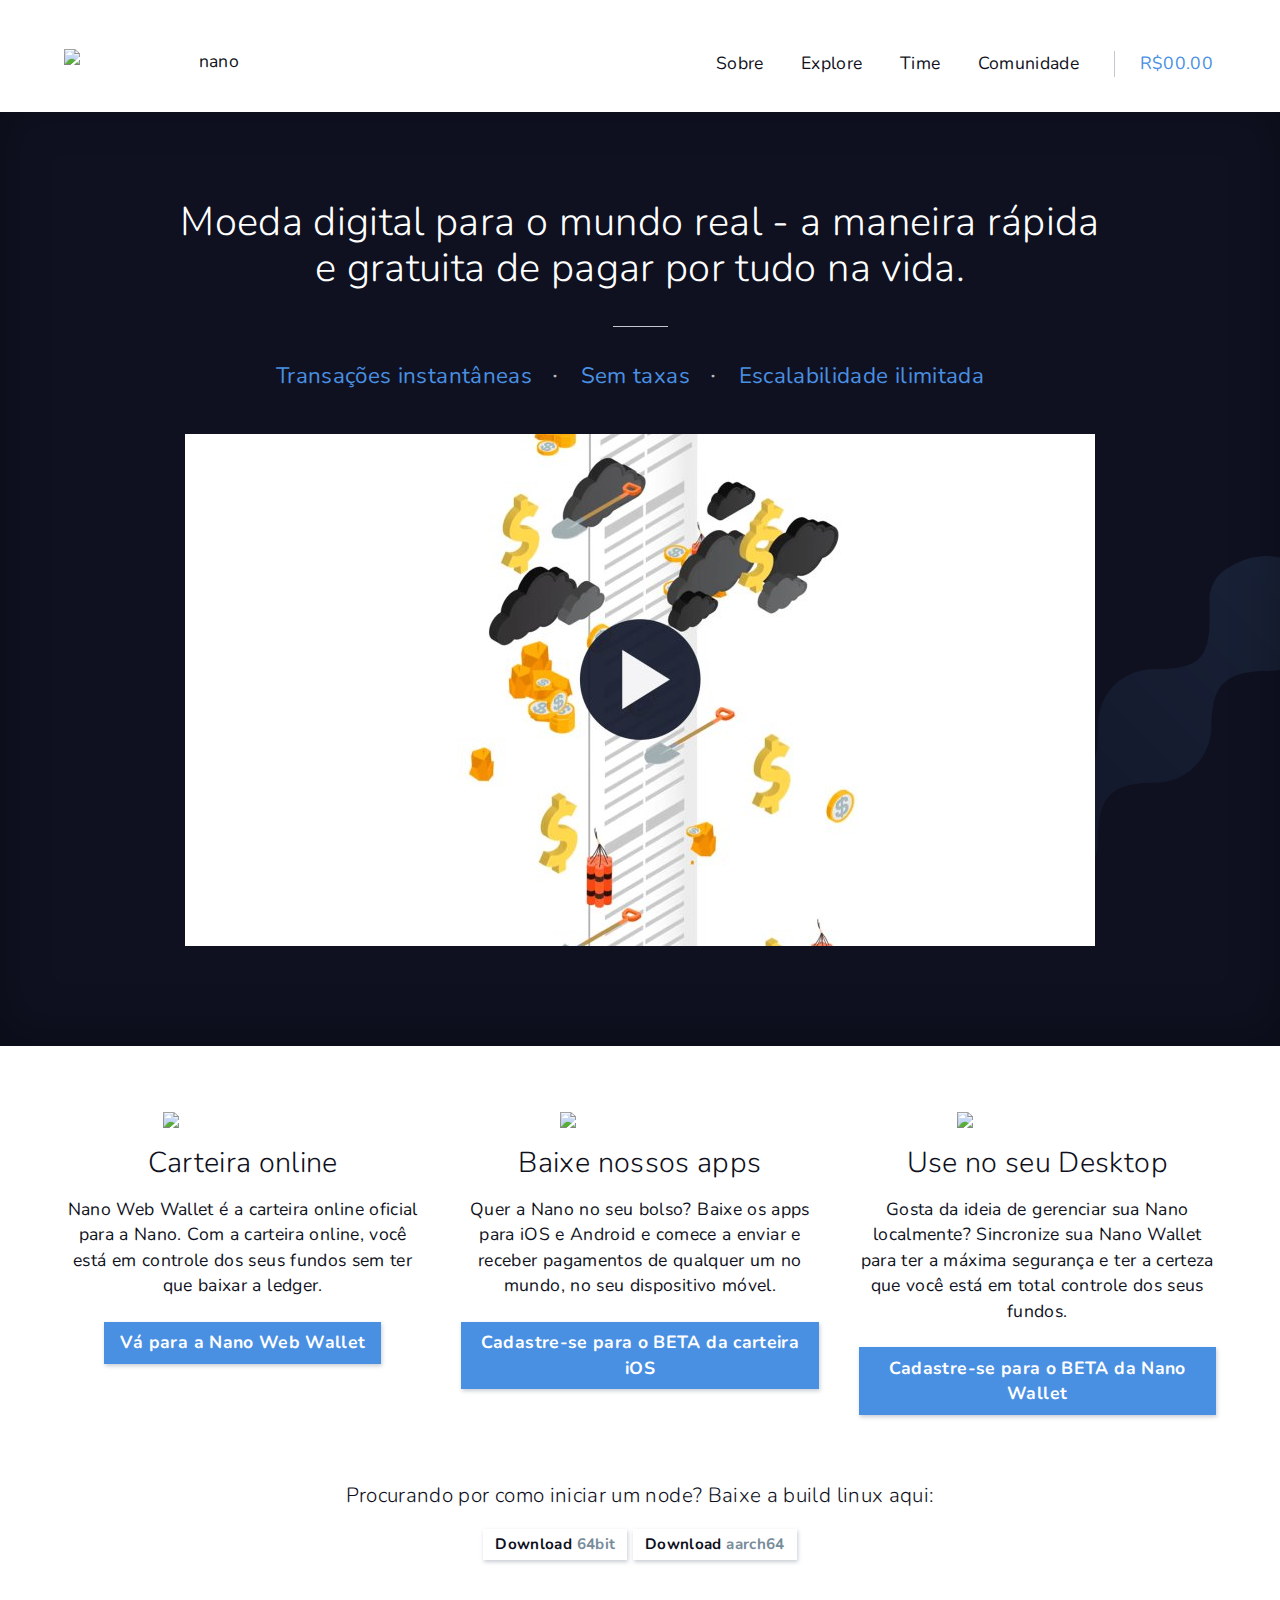
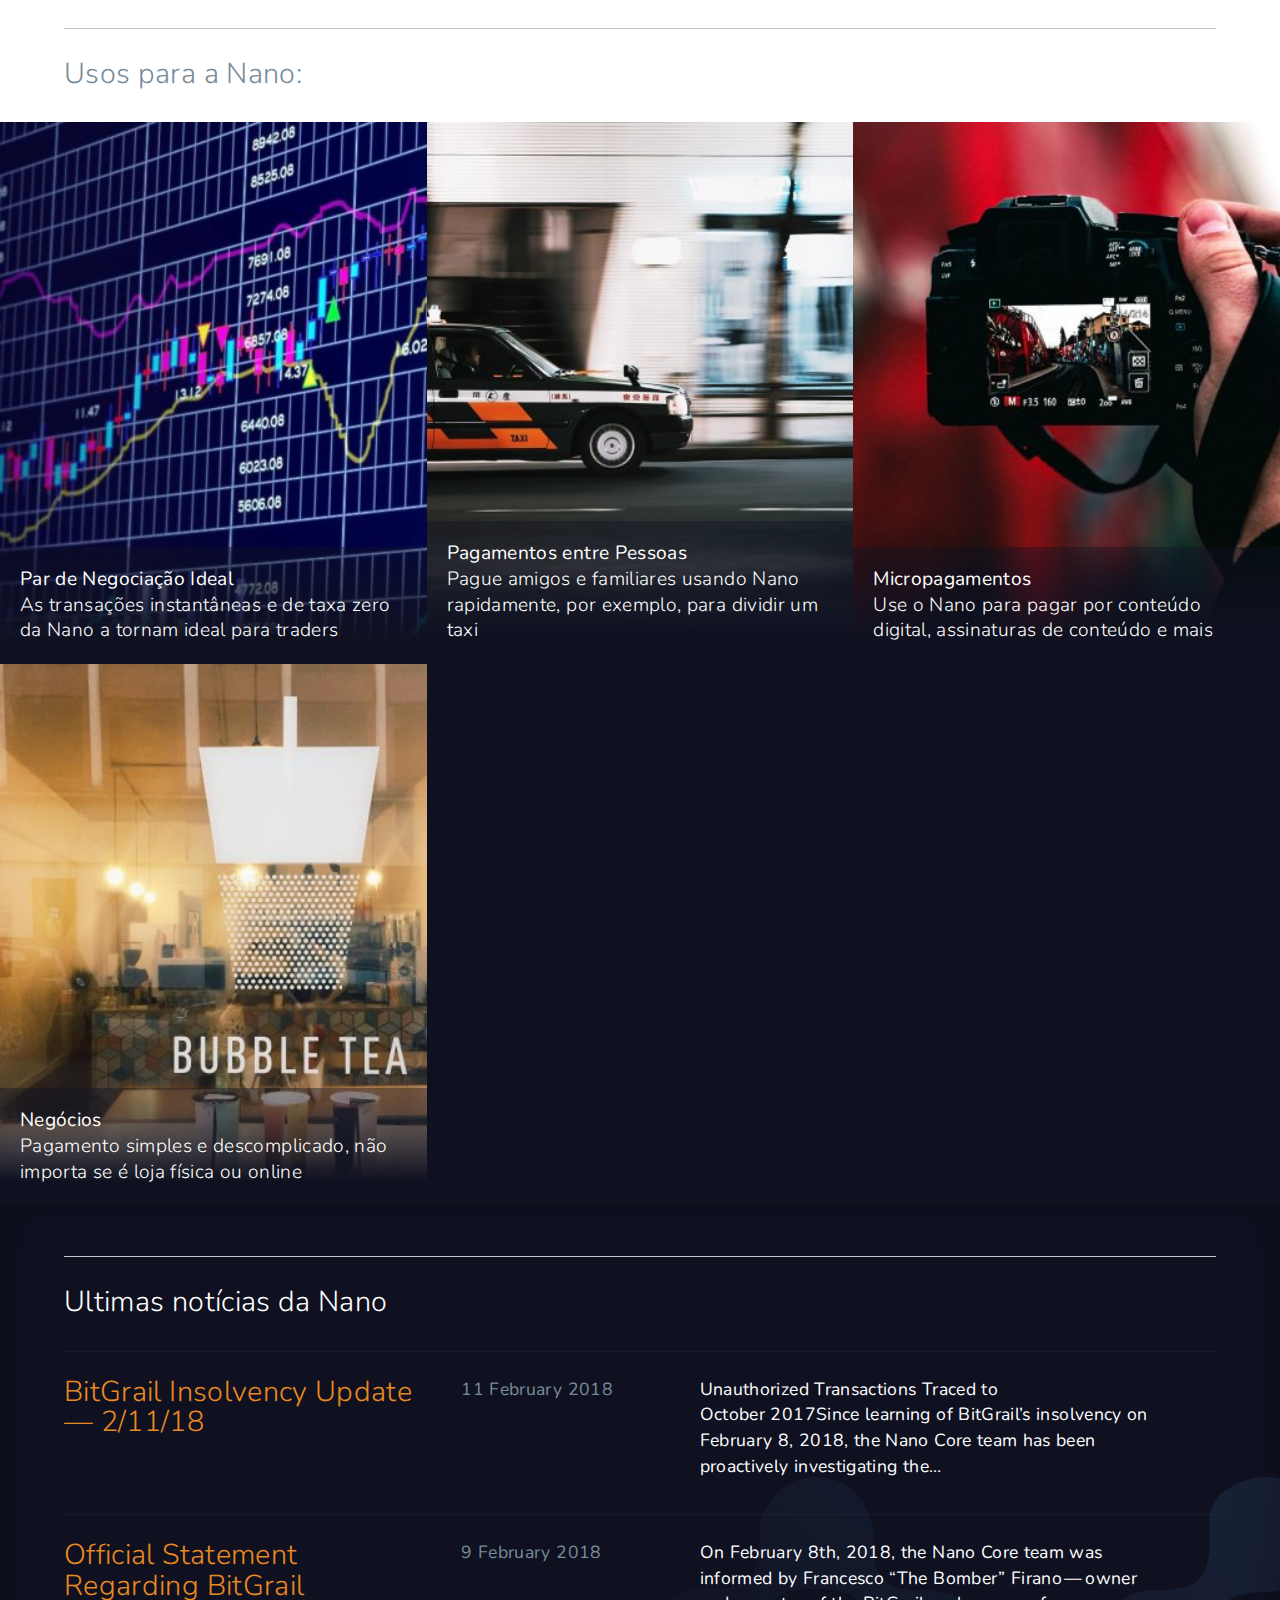
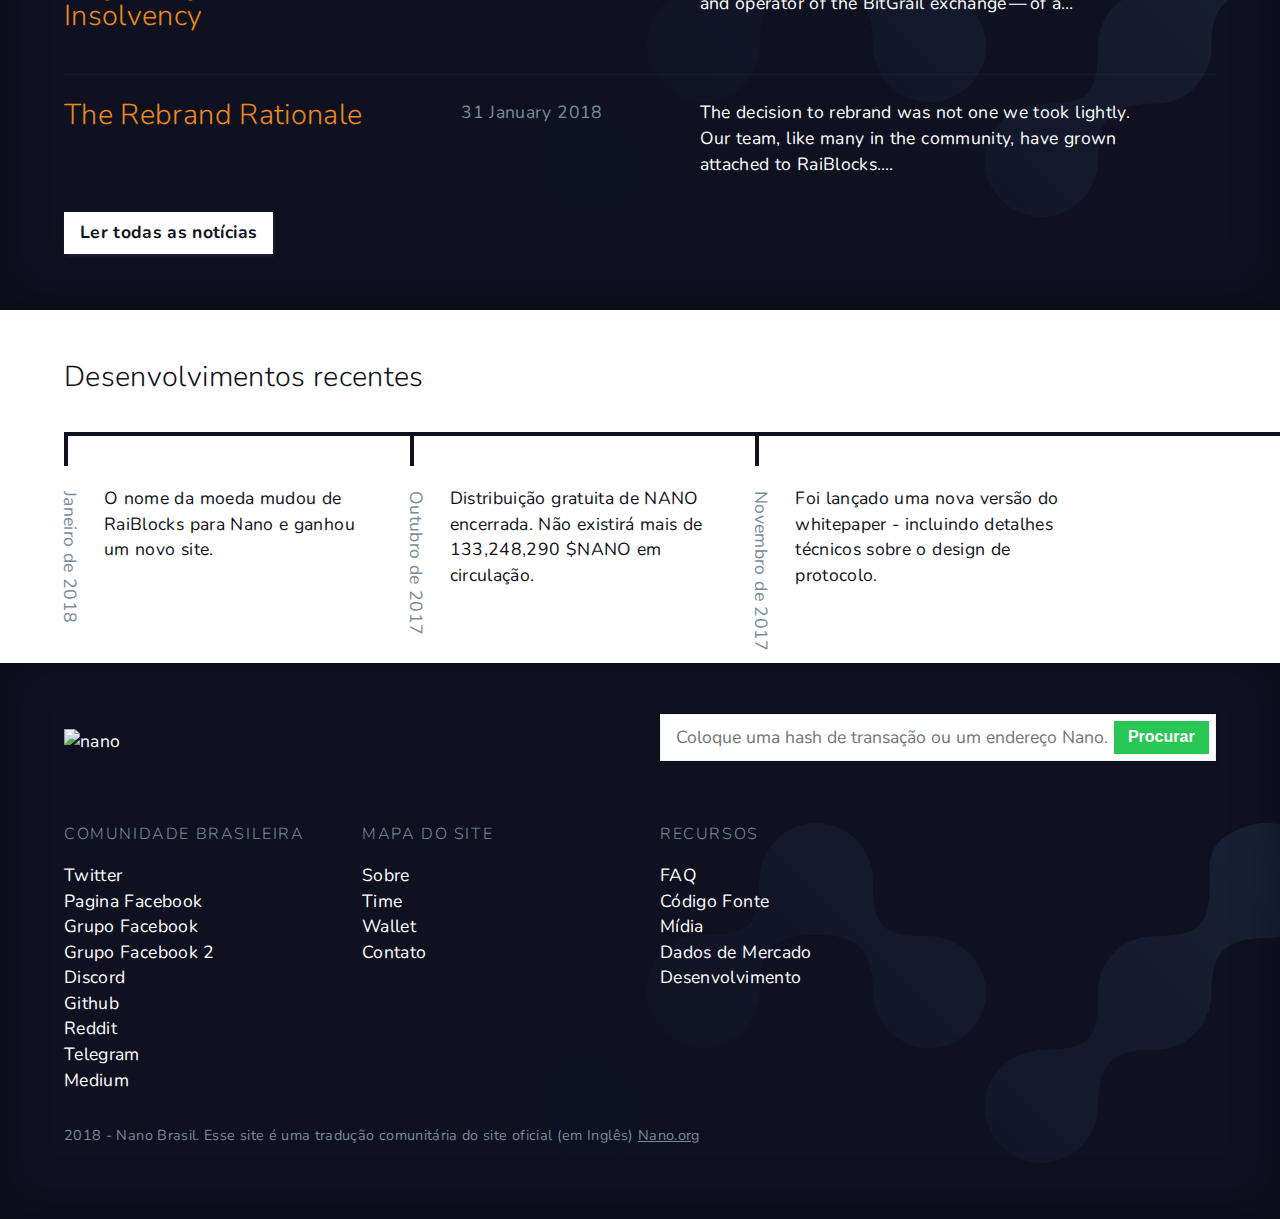
==== commit 7137d55e: "telegram" ====
--- a/index.html
+++ b/index.html
@@ -27,7 +27,7 @@
                      <li><a href="#community" class="trigger-contextual">Comunidade</a></li>
                      <li class="xrb">R$00.00</li>
                   </ul>
-                  <div id="community" class="contextual"><a href="https://twitter.com/nanobras" target="_blank"><img src="./assets/img/twitter.svg" alt="Icon">twitter</a> <a href="https://facebook.com/nanobras" target="_blank"><img src="./assets/img/facebook.svg" alt="Icon">página facebook</a> <a href="https://facebook.com/groups/nanobr" target="_blank"><img src="./assets/img/facebook-group.svg" alt="Icon">grupo facebook</a> <a href="https://facebook.com/groups/raiblocksbrasil" target="_blank"><img src="./assets/img/facebook-group.svg" alt="Icon">grupo facebook 2</a> <a href="https://discord.io/nanobrasil" target="_blank"><img src="./assets/img/discord.svg" alt="Icon">discord</a> <a href="https://github.com/nanobrasil" target="_blank"><img src="./assets/img/github.svg" alt="Icon">github</a> <a href="https://reddit.com/r/nanobrasil" target="_blank"><img src="./assets/img/reddit.svg" alt="Icon">reddit</a> <a href="https://medium.com/@nanobrasil" target="_blank"><img src="./assets/img/medium.svg" alt="Icon">medium</a></div>
+                  <div id="community" class="contextual"><a href="https://twitter.com/nanobras" target="_blank"><img src="./assets/img/twitter.svg" alt="Icon">twitter</a> <a href="https://facebook.com/nanobras" target="_blank"><img src="./assets/img/facebook.svg" alt="Icon">página facebook</a> <a href="https://facebook.com/groups/nanobr" target="_blank"><img src="./assets/img/facebook-group.svg" alt="Icon">grupo facebook</a> <a href="https://facebook.com/groups/raiblocksbrasil" target="_blank"><img src="./assets/img/facebook-group.svg" alt="Icon">grupo facebook 2</a> <a href="https://discord.io/nanobrasil" target="_blank"><img src="./assets/img/discord.svg" alt="Icon">discord</a> <a href="https://github.com/nanobrasil" target="_blank"><img src="./assets/img/github.svg" alt="Icon">github</a> <a href="https://reddit.com/r/nanobrasil" target="_blank"><img src="./assets/img/reddit.svg" alt="Icon">reddit</a> <a href="https://t.me/nanobrasil" target="_blank"><img src="./assets/img/telegram.svg" alt="Icon">telegram</a> <a href="https://medium.com/@nanobrasil" target="_blank"><img src="./assets/img/medium.svg" alt="Icon">medium</a></div>
                </nav>
             </div>
          </div>
@@ -170,6 +170,7 @@
                      <li><a href="https://discord.io/nanobrasil">Discord</a></li>
                      <li><a href="https://github.com/nanobrasil">Github</a></li>
                      <li><a href="https://reddit.com/r/nanobr">Reddit</a></li>
+					 <li><a href="https://t.me/nanobrasil">Telegram</a></li>
                      <li><a href="https://medium.com/@nanobrasil">Medium</a></li>
                   </ul>
                </div>
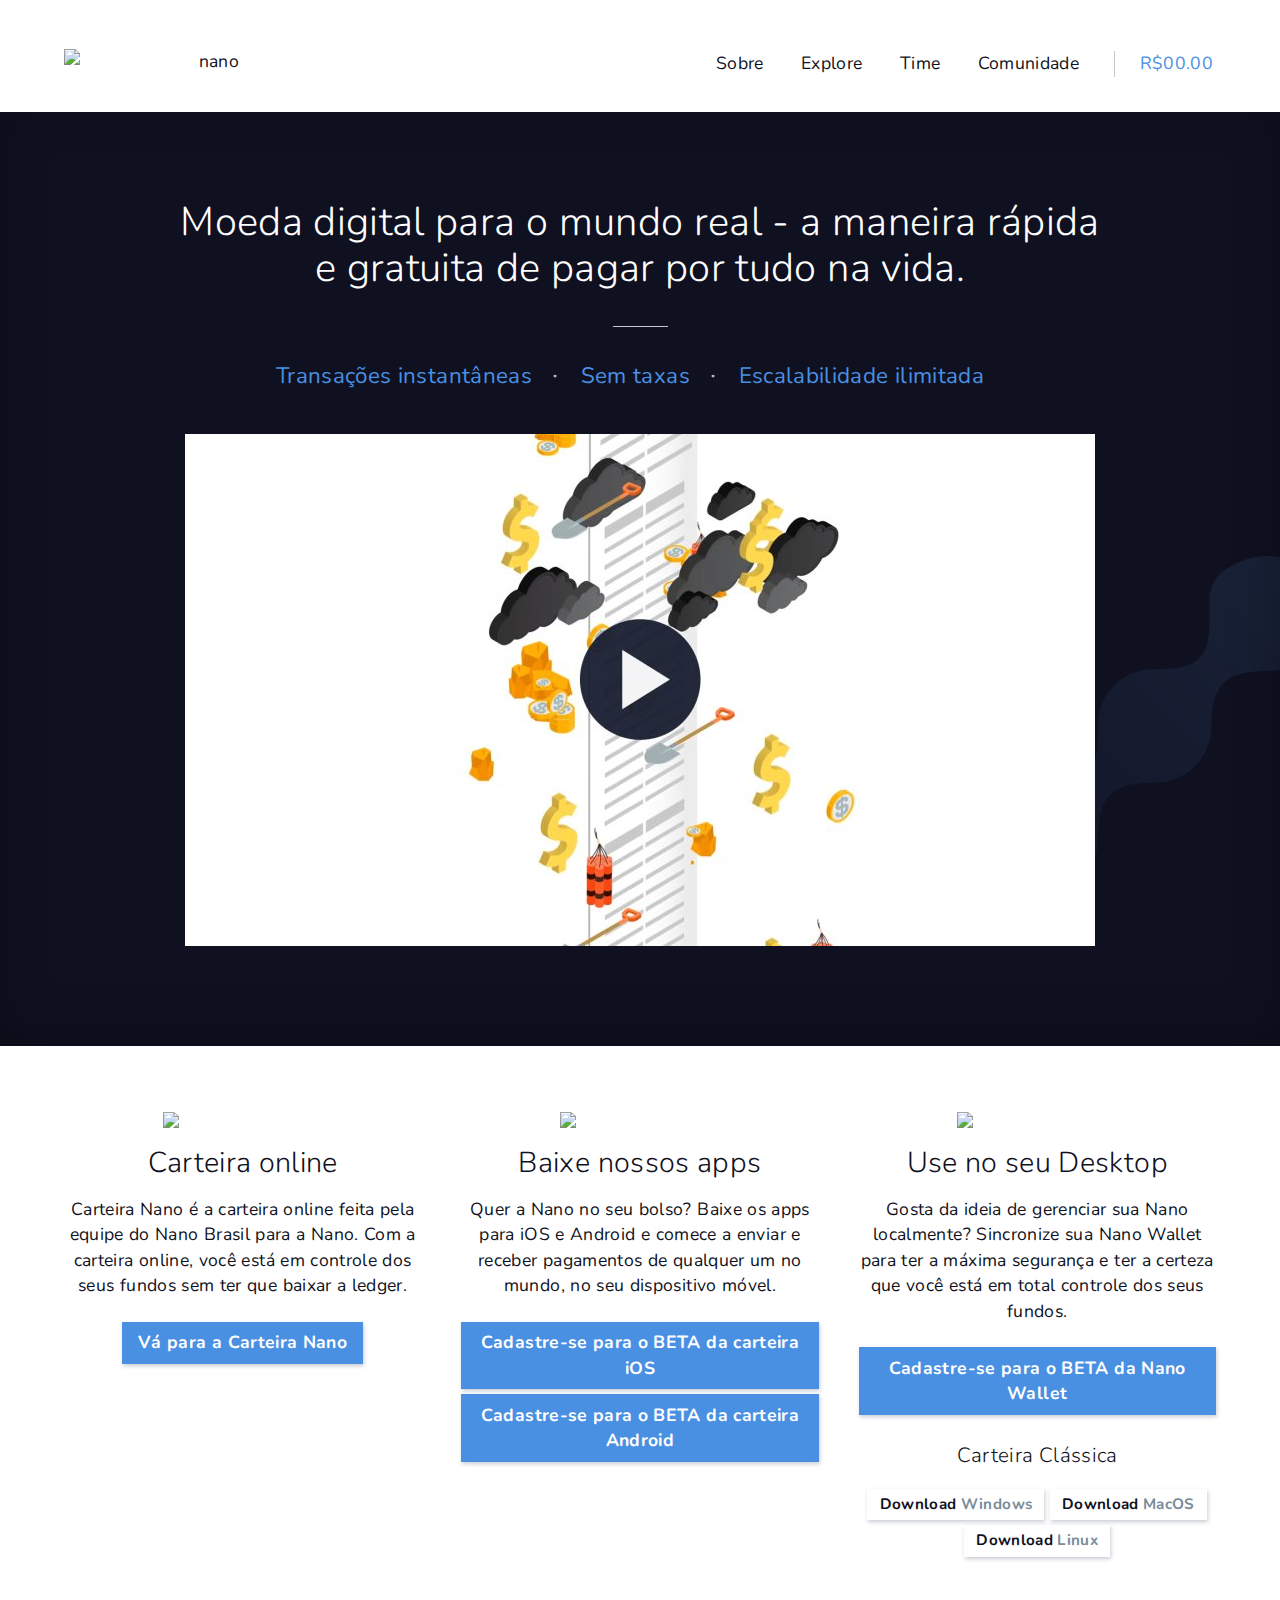
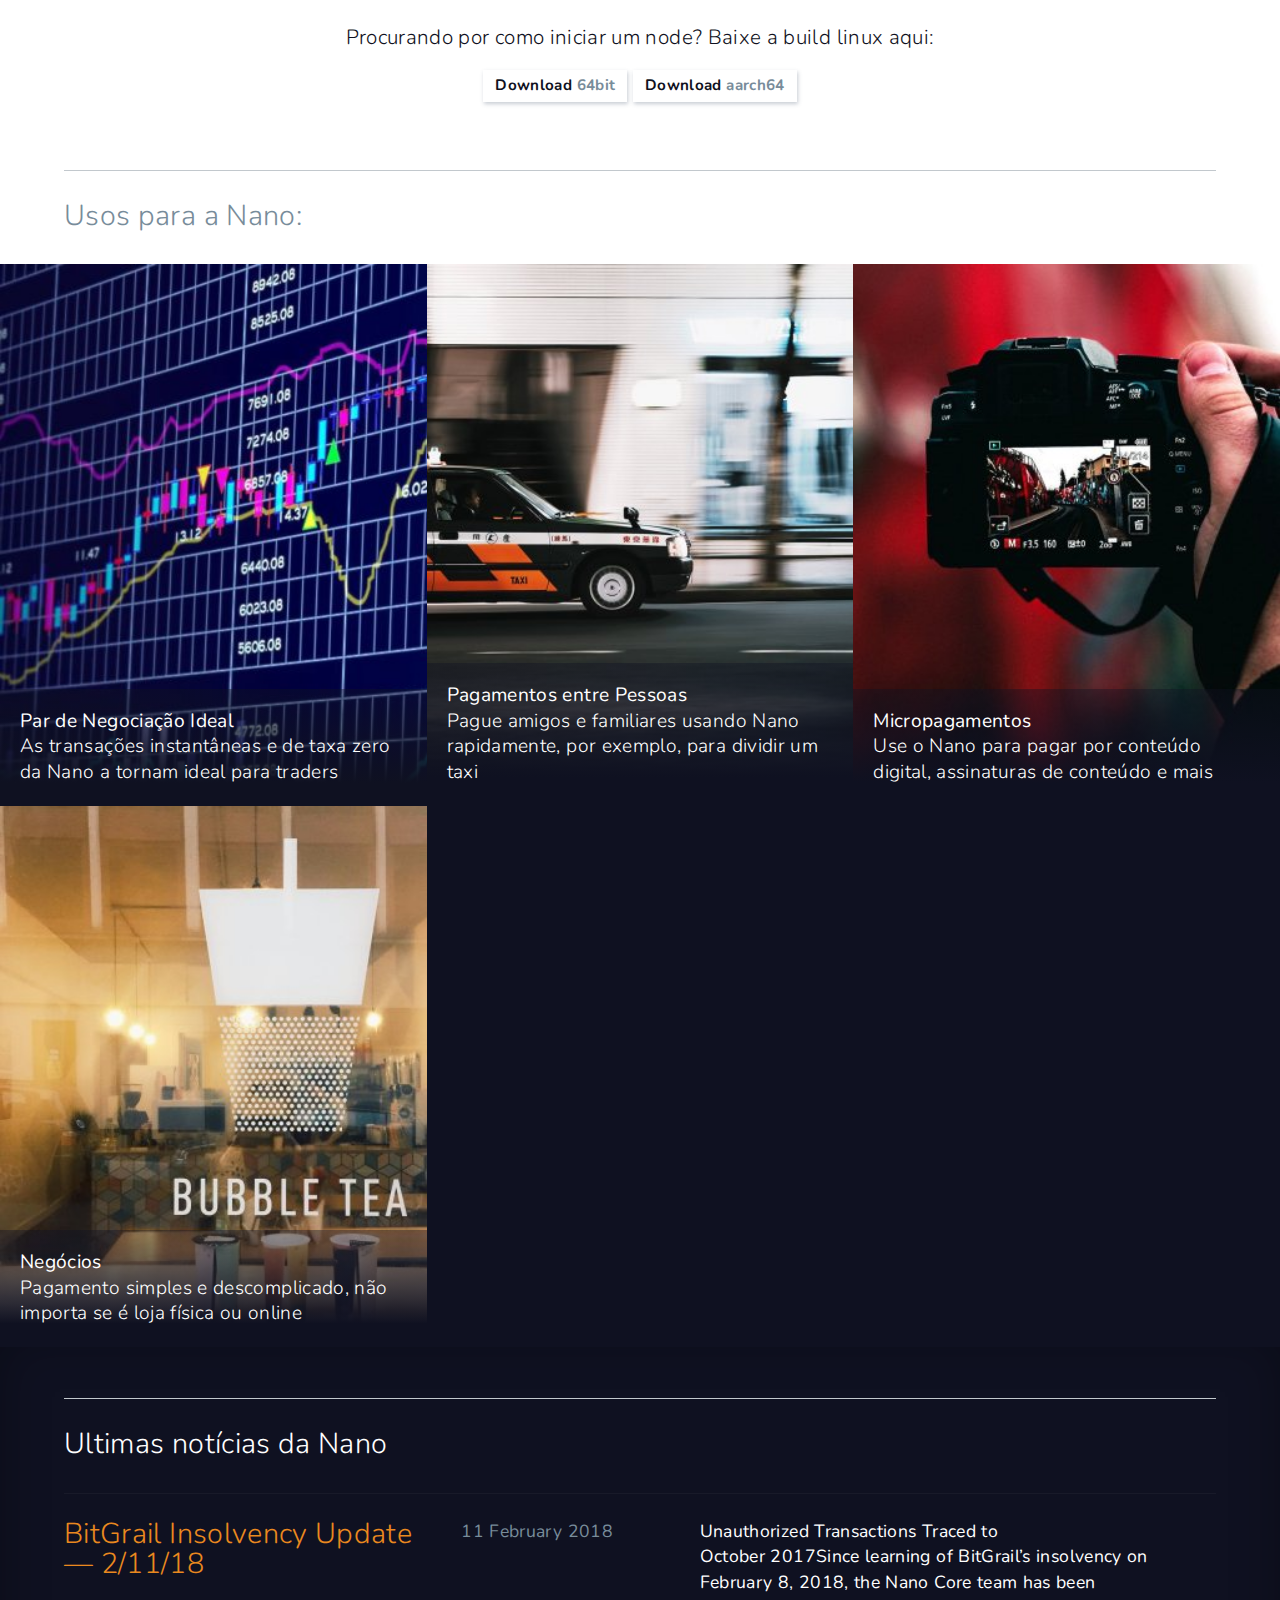
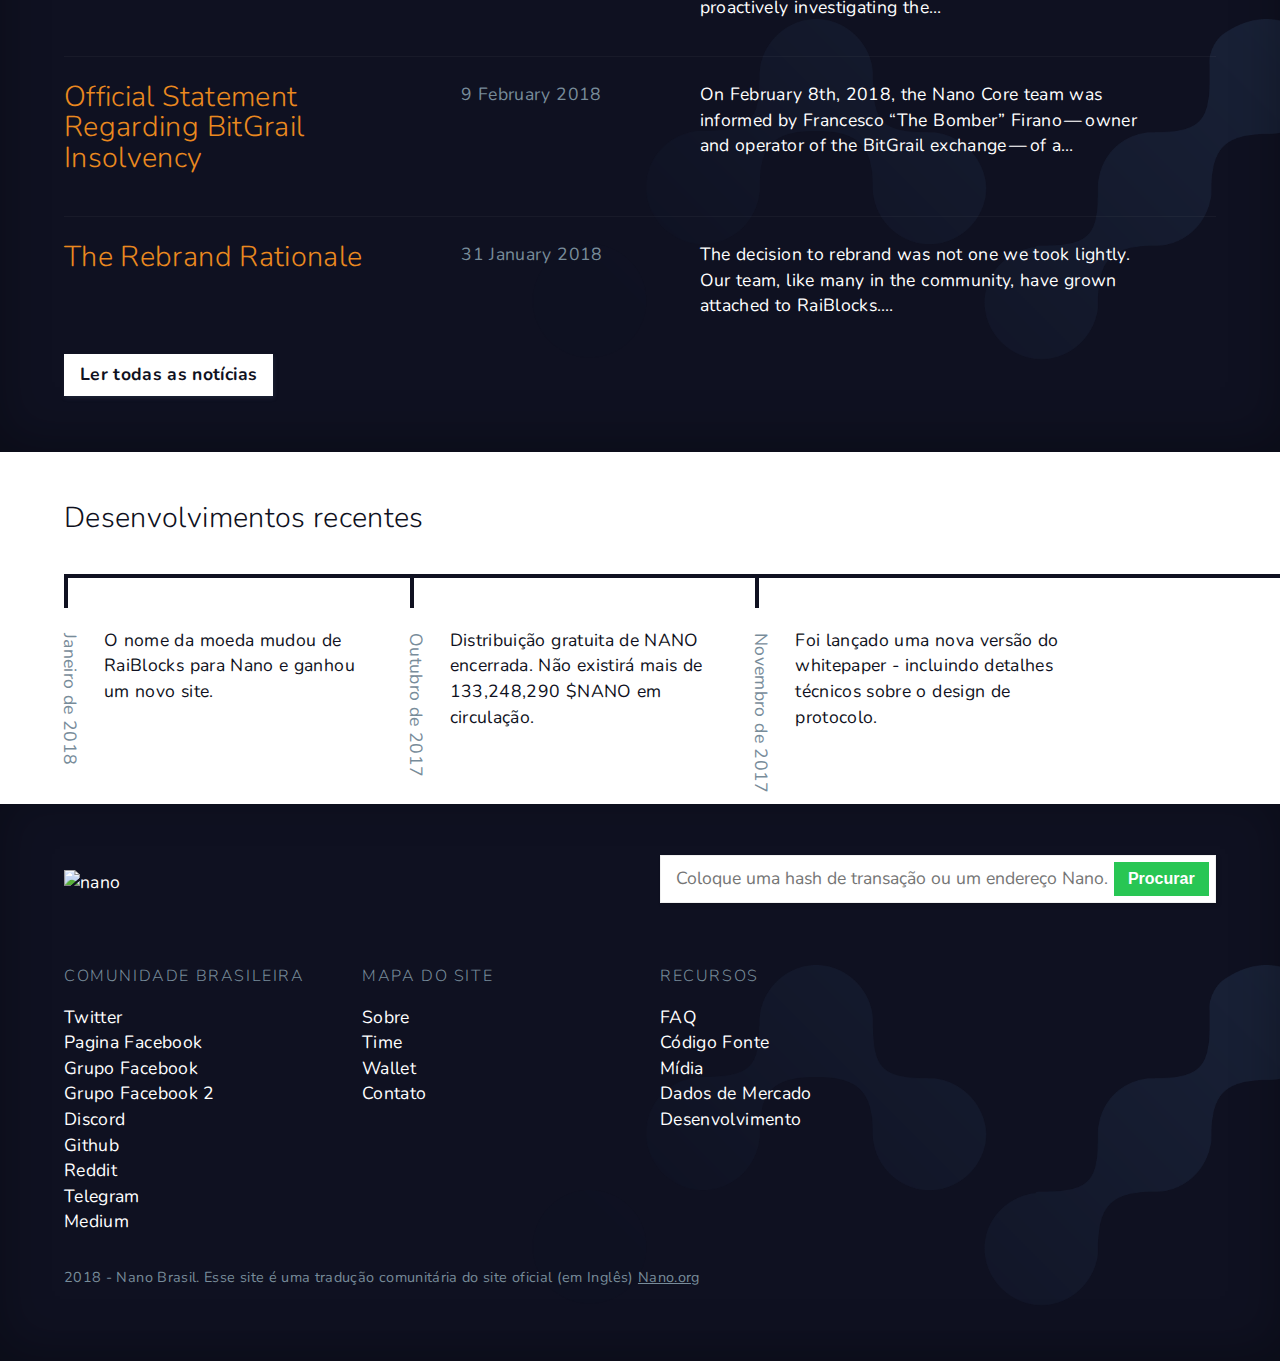
==== commit cdfc5e79: "Atualizações" ====
--- a/index.html
+++ b/index.html
@@ -50,20 +50,23 @@
                <div class="col w-1-3">
                   <img src="./assets/img/icon-browser.svg" class="wallet__icon">
                   <h2>Carteira online</h2>
-                  <p>Nano Web Wallet é a carteira online oficial para a Nano. Com a carteira online, você está em controle dos seus fundos sem ter que baixar a ledger.</p>
-                  <p><a href="https://nanowallet.io/" target="_blank" class="button button--primary">Vá para a Nano Web Wallet</a></p>
+                  <p>Carteira Nano é a carteira online feita pela equipe do Nano Brasil para a Nano. Com a carteira online, você está em controle dos seus fundos sem ter que baixar a ledger.</p>
+                  <p><a href="https://carteiranano.com" target="_blank" class="button button--primary">Vá para a Carteira Nano</a></p>
                </div>
                <div class="col w-1-3">
                   <img src="./assets/img/icon-phone.svg" class="wallet__icon">
                   <h2>Baixe nossos apps</h2>
                   <p>Quer a Nano no seu bolso? Baixe os apps para iOS e Android e comece a enviar e receber pagamentos de qualquer um no mundo, no seu dispositivo móvel.</p>
-                  <p><a href="https://zackshapiro2.typeform.com/to/uUk3mD" target="_blank" class="button button--primary">Cadastre-se para o BETA da carteira iOS</a></p>
+                  <p><a href="https://zackshapiro2.typeform.com/to/uUk3mD" target="_blank" class="button button--primary">Cadastre-se para o BETA da carteira iOS</a>
+		     <a href="https://play.google.com/apps/testing/co.nano.nanowallet" target="_blank" class="button button--primary">Cadastre-se para o BETA da carteira Android</a></p>
                </div>
                <div class="col w-1-3">
                   <img src="./assets/img/icon-desktop.svg" class="wallet__icon">
                   <h2>Use no seu Desktop</h2>
                   <p>Gosta da ideia de gerenciar sua Nano localmente? Sincronize sua Nano Wallet para ter a máxima segurança e ter a certeza que você está em total controle dos seus fundos.</p>
                   <p><a href="https://zackshapiro2.typeform.com/to/EnfFJm" target="_blank" class="button button--primary">Cadastre-se para o BETA da Nano Wallet</a></p>
+                  <h3>Carteira Clássica</h3>
+                  <p><a href="https://github.com/nanocurrency/raiblocks/releases/download/10.0.1/rai-10.0.1-win64.exe" class="button button--small">Download <span class="color-tint">Windows<span class="color-tint"></span></span></a> <a href="https://github.com/nanocurrency/raiblocks/releases/download/10.0.1/rai-10.0.1-Darwin.dmg" class="button button--small">Download <span class="color-tint">MacOS<span class="color-tint"></span></span></a> <a href="https://github.com/nanocurrency/raiblocks/releases/download/10.0.1/rai-10.0.1-Linux-x86_64.tar.bz2" class="button button--small">Download <span class="color-tint">Linux<span class="color-tint"></span></span></a></p>
                </div>
                <div class="col w-1-1" style="margin-top:40px">
                   <h3>Procurando por como iniciar um node? Baixe a build linux aqui:</h3>
@@ -210,4 +213,4 @@
 	  galite('send', 'pageview');
 	  </script>
    </body>
-</html>+</html>
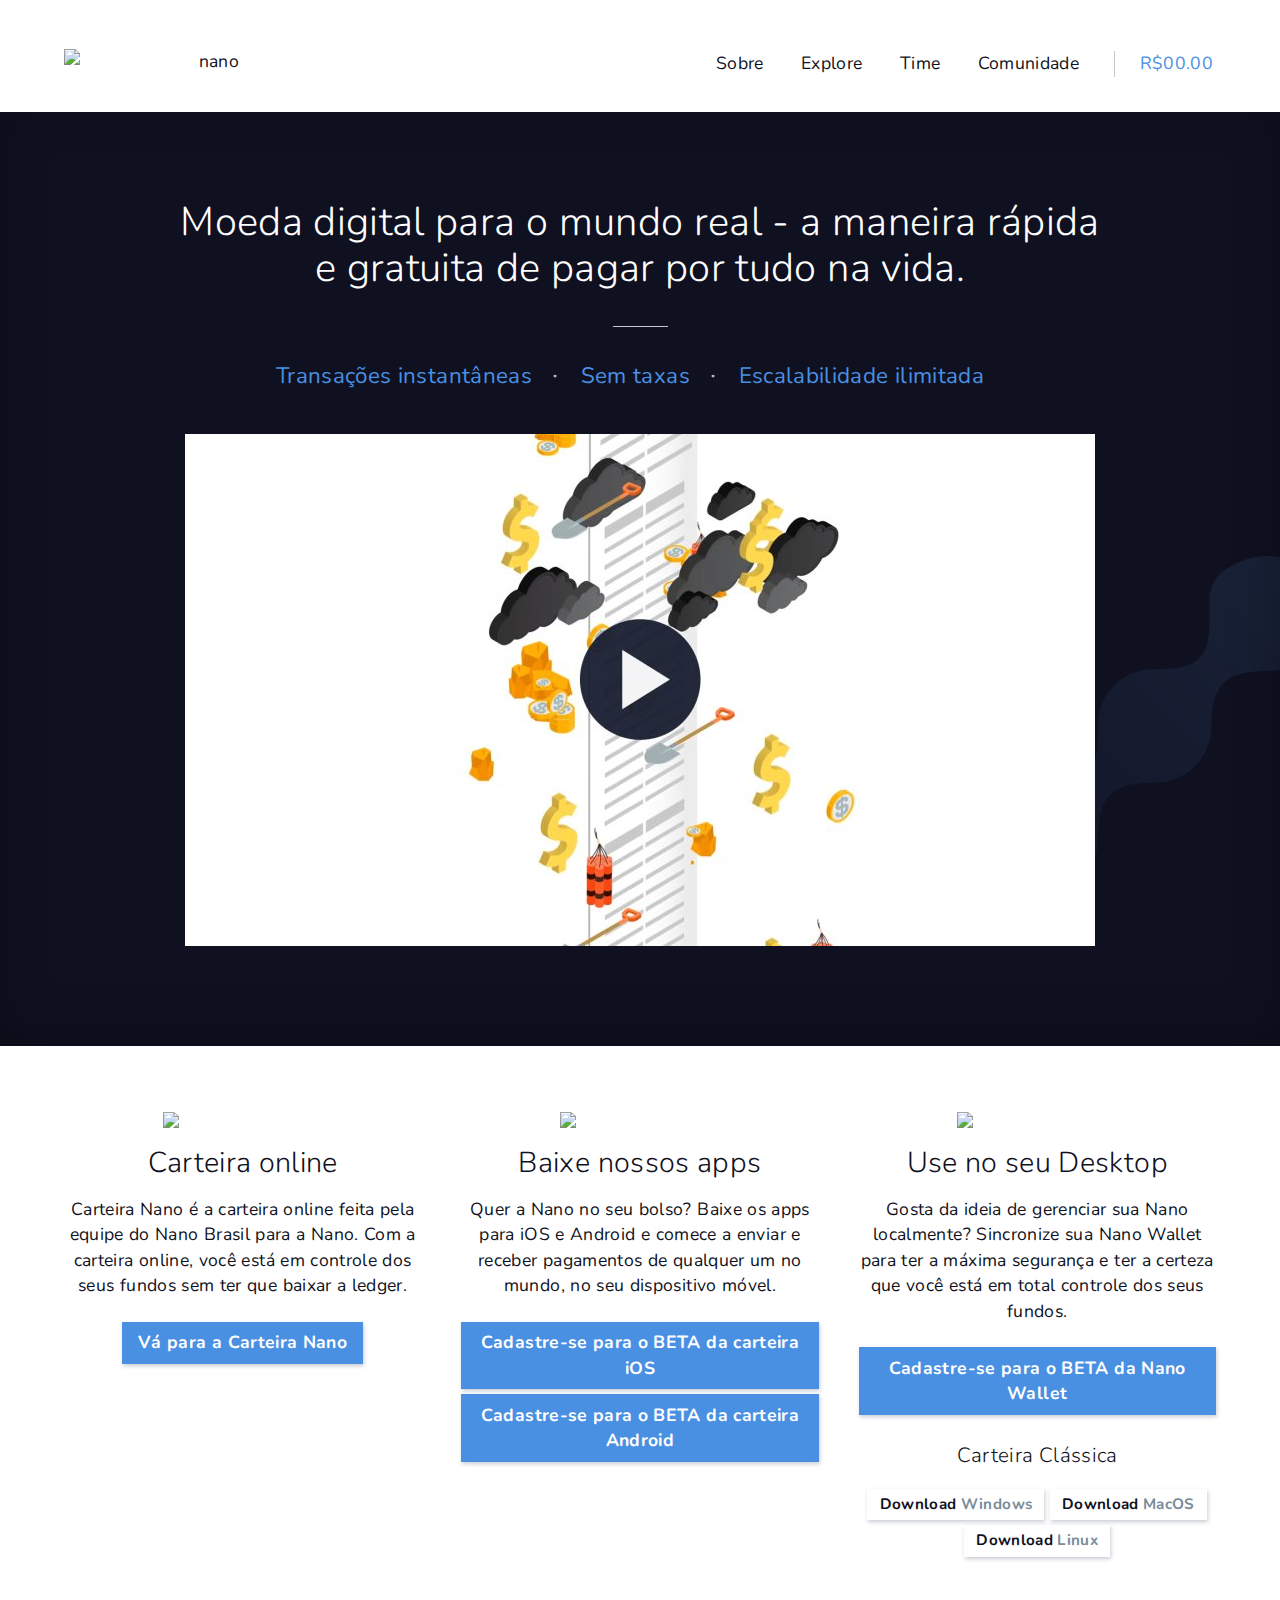
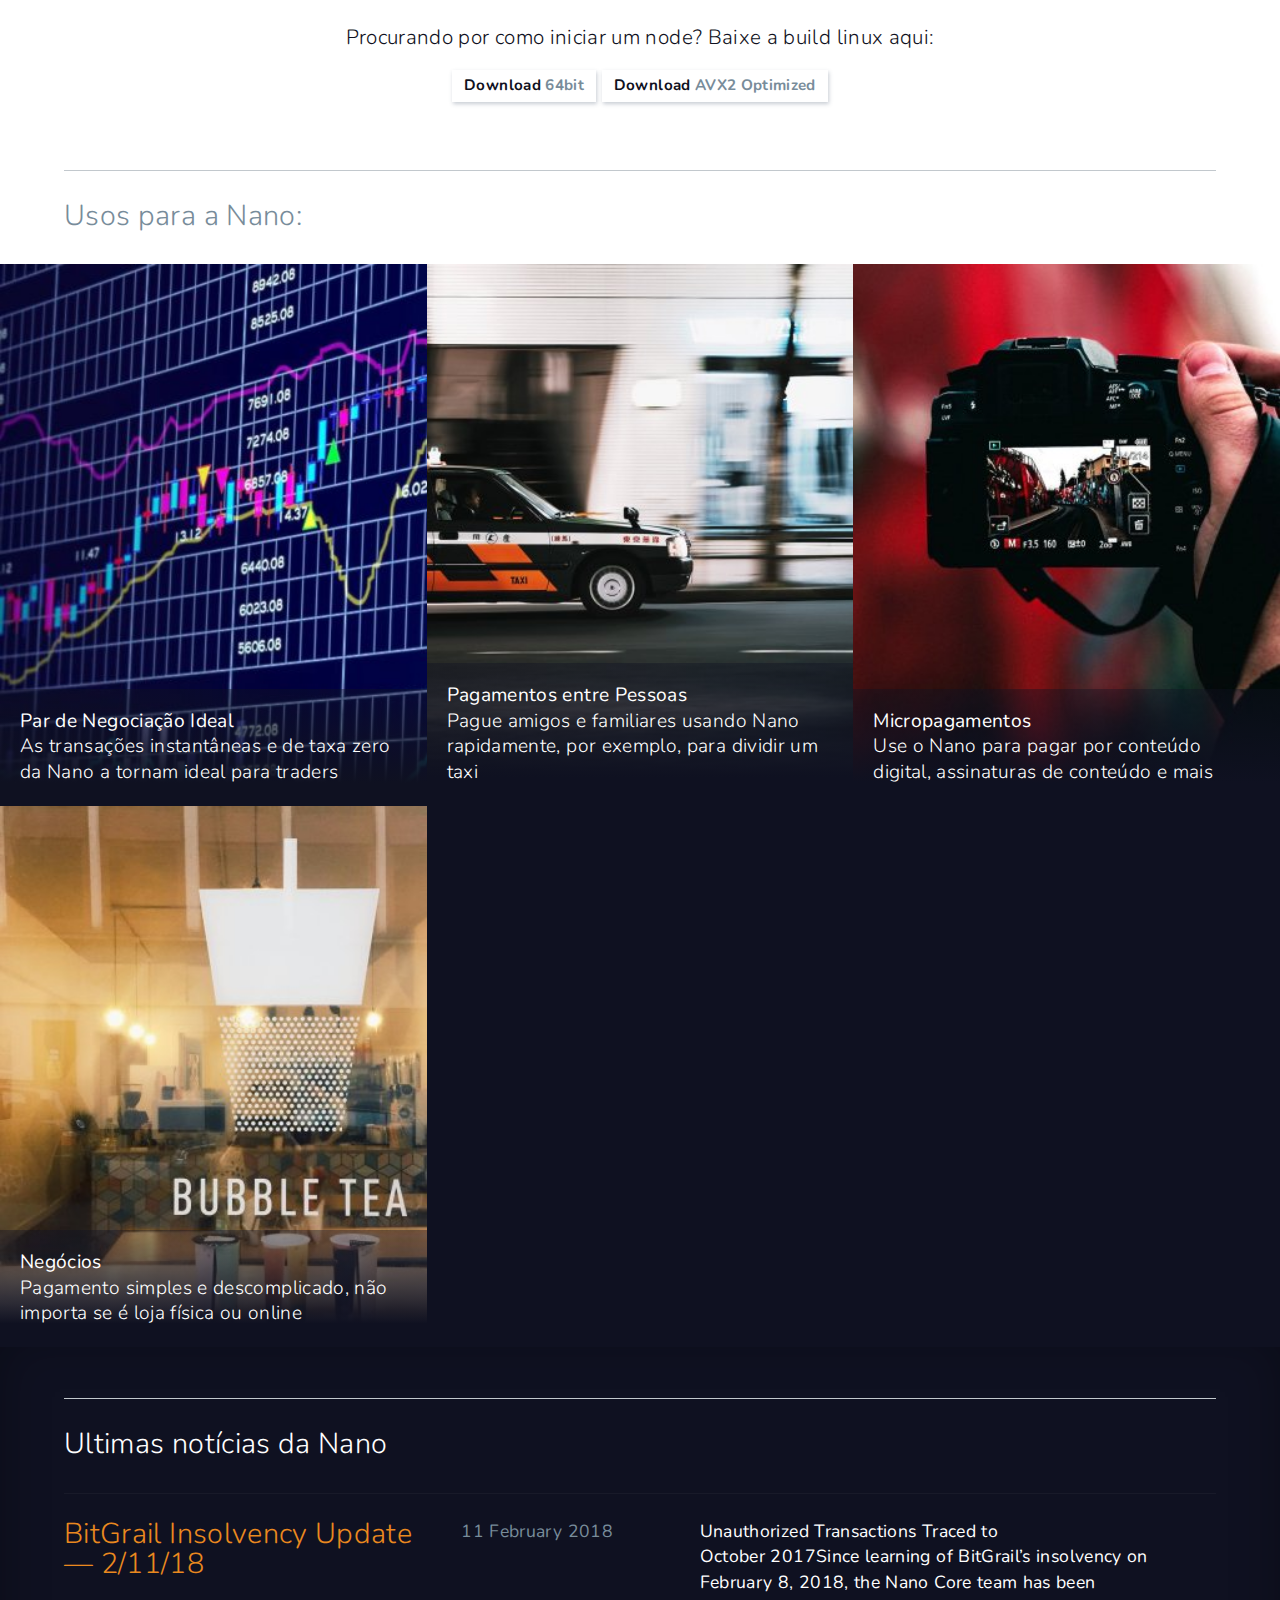
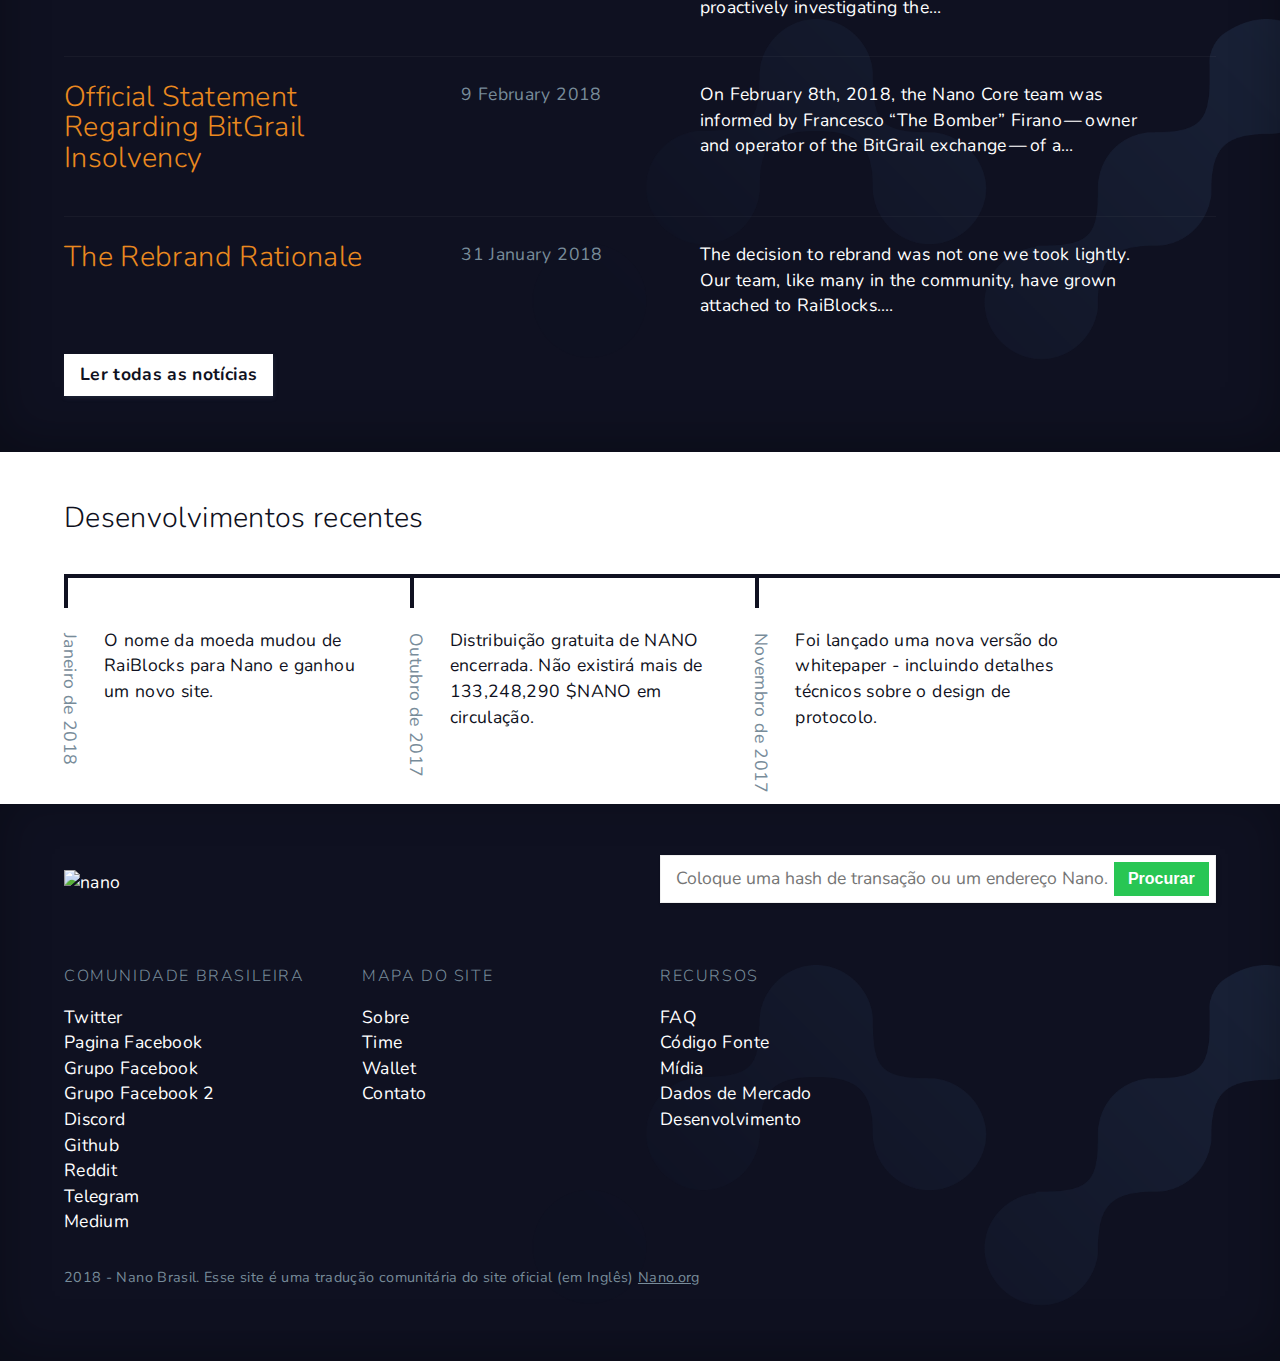
==== commit e23d35e8: "Atualização Node" ====
--- a/index.html
+++ b/index.html
@@ -70,7 +70,7 @@
                </div>
                <div class="col w-1-1" style="margin-top:40px">
                   <h3>Procurando por como iniciar um node? Baixe a build linux aqui:</h3>
-                  <p><a href="https://github.com/clemahieu/raiblocks/releases/download/V9.0/rai_node.xz" class="button button--small">Download <span class="color-tint">64bit<span class="color-tint"></span></span></a> <a href="https://www.raiblocks.net/wallet/V9.0/aarch64/rai_node" class="button button--small">Download <span class="color-tint">aarch64</span></a></p>
+                  <p><a href="https://github.com/nanocurrency/raiblocks/releases/download/10.0.1/rai-10.0.1-Linux-x86_64.tar.bz2" class="button button--small">Download <span class="color-tint">64bit<span class="color-tint"></span></span></a> <a href="https://github.com/nanocurrency/raiblocks/releases/download/10.0.1/rai-10.0.1-Linux_avx2.tar.bz2" class="button button--small">Download <span class="color-tint">AVX2 Optimized<span class="color-tint"></span></span></a></p>
                </div>
             </div>
          </div>
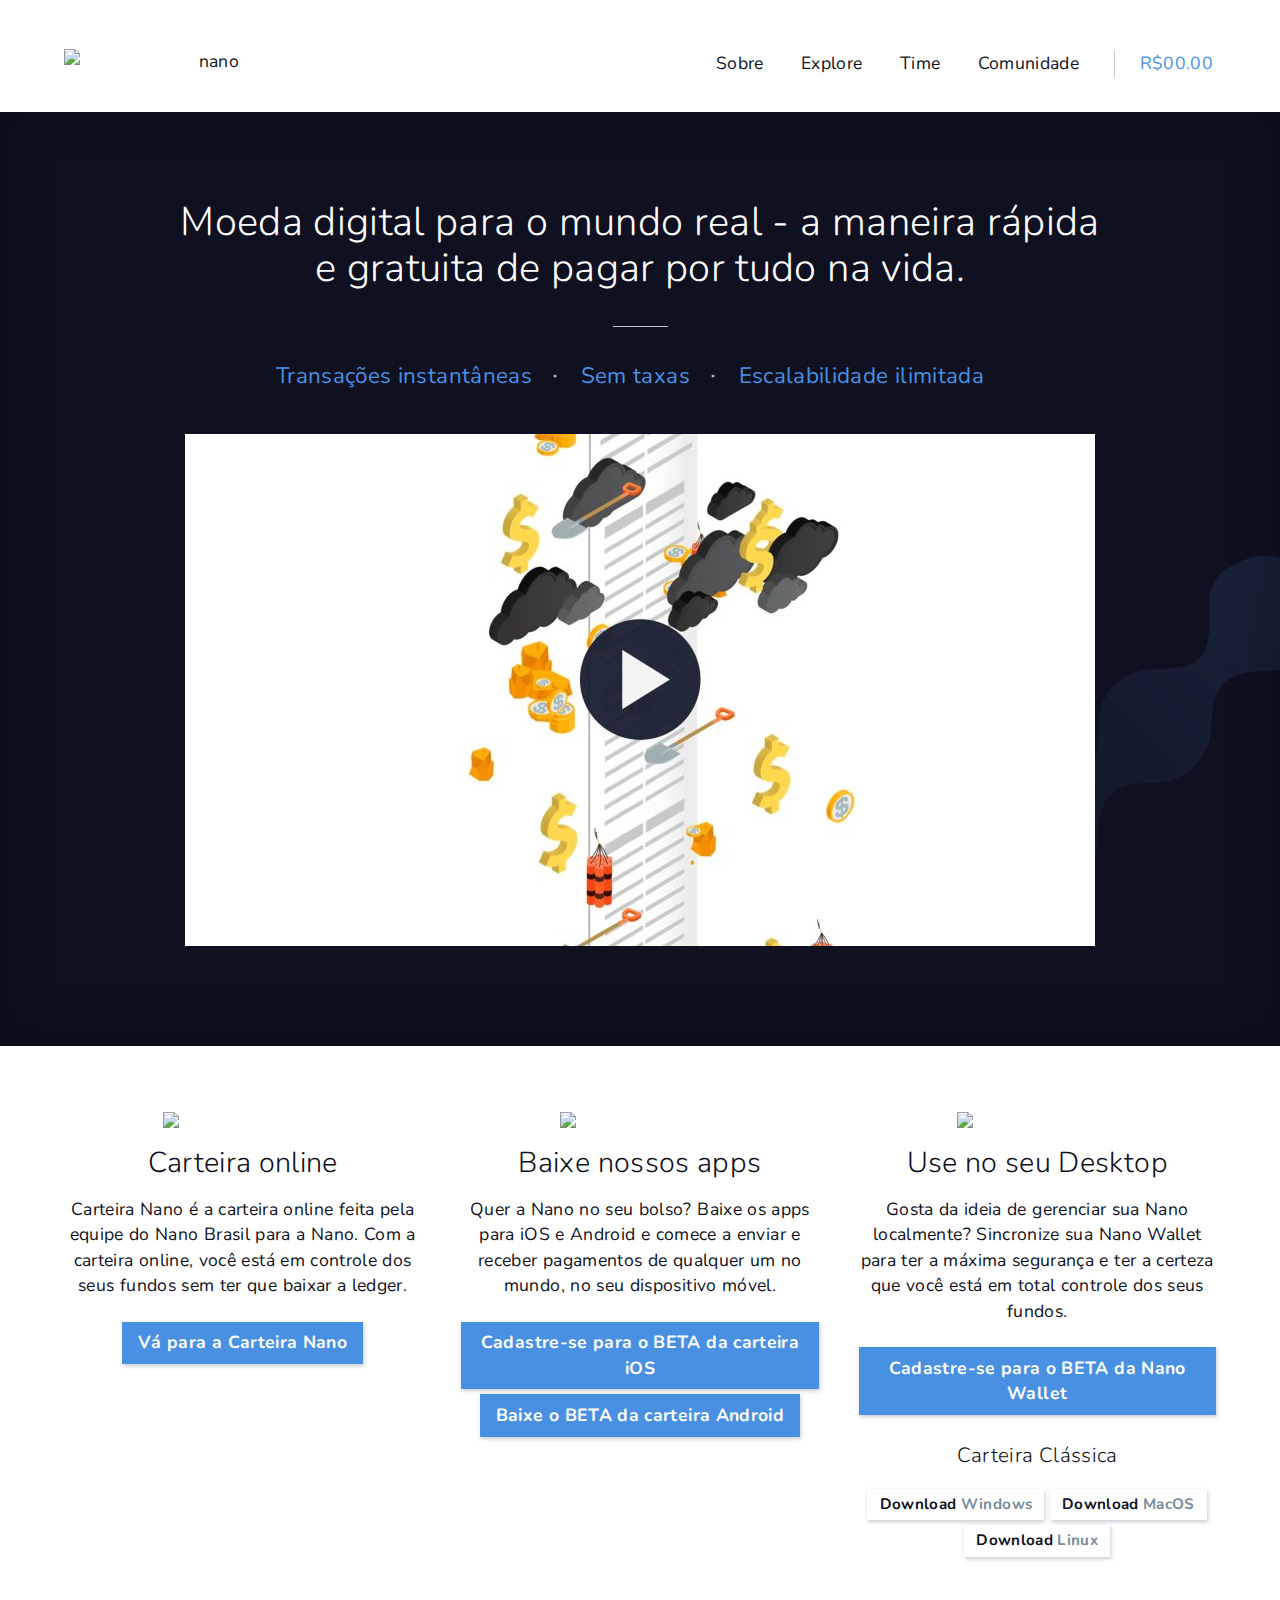
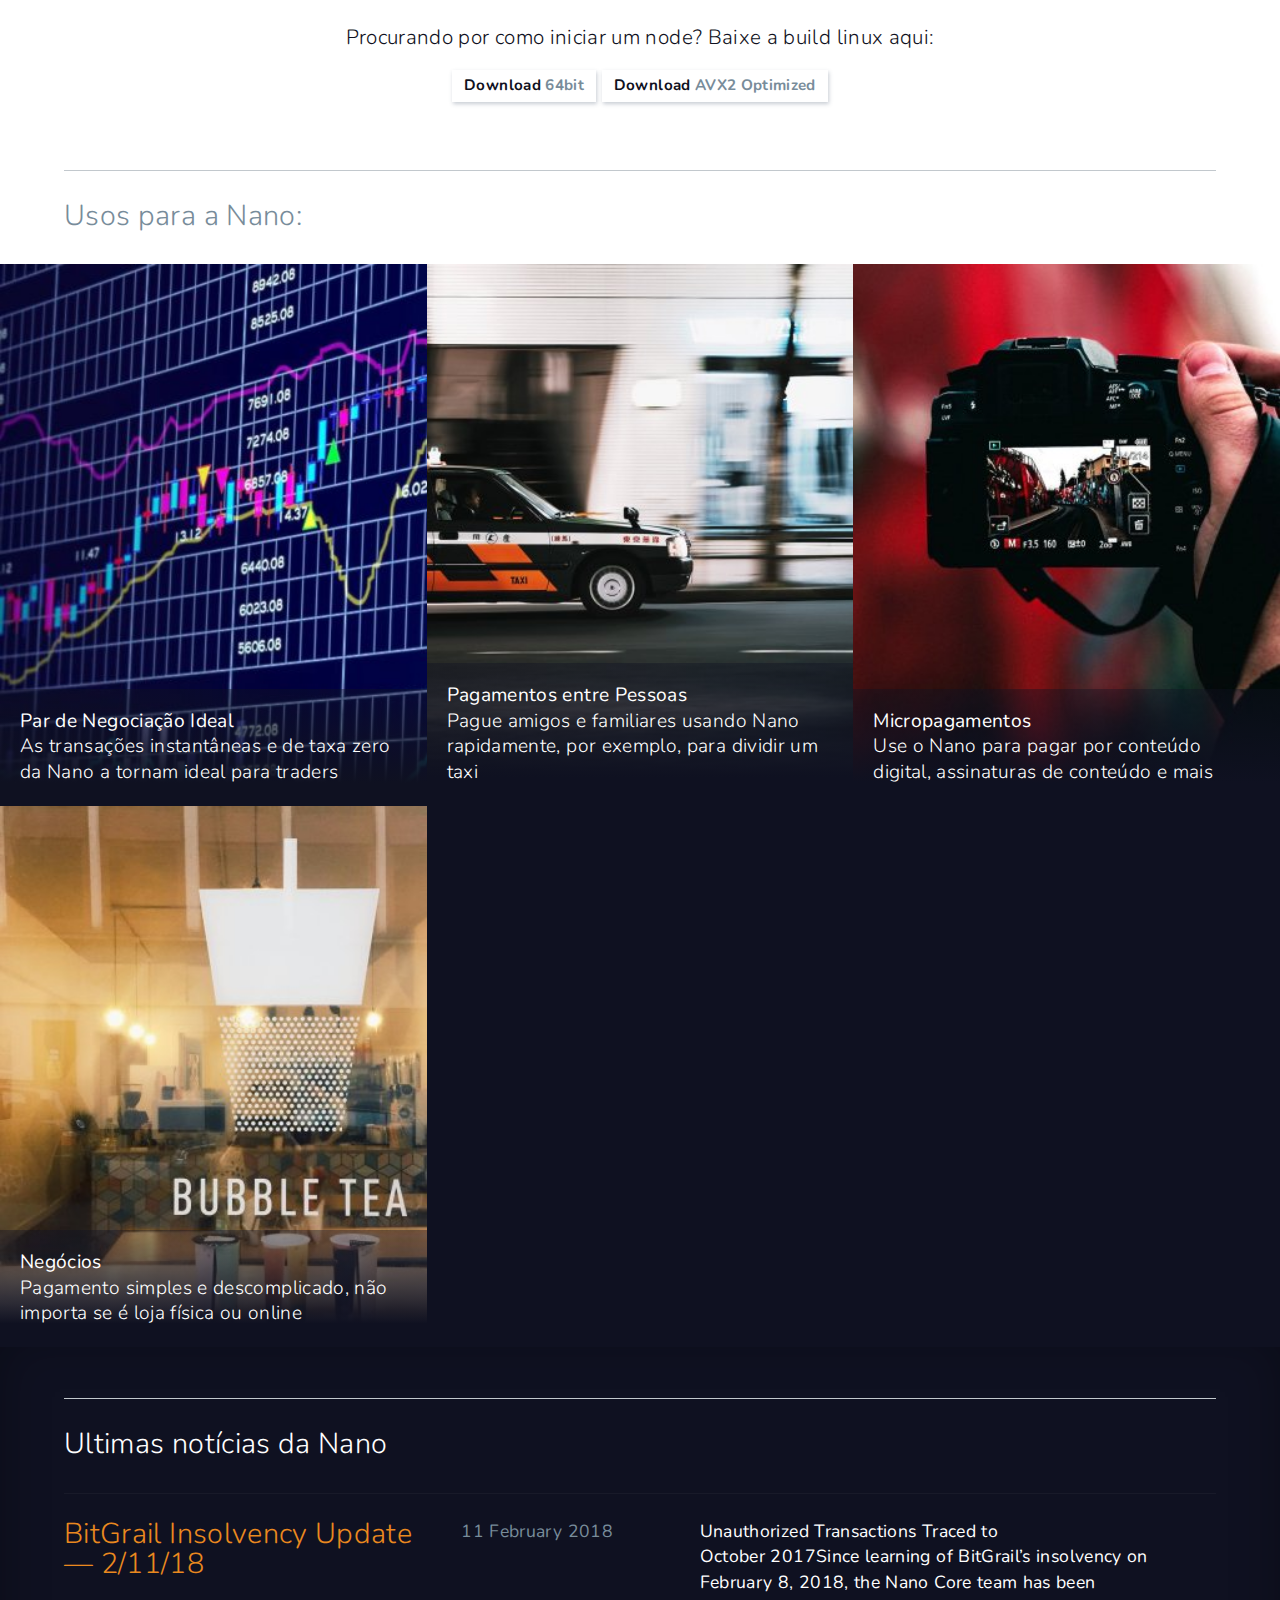
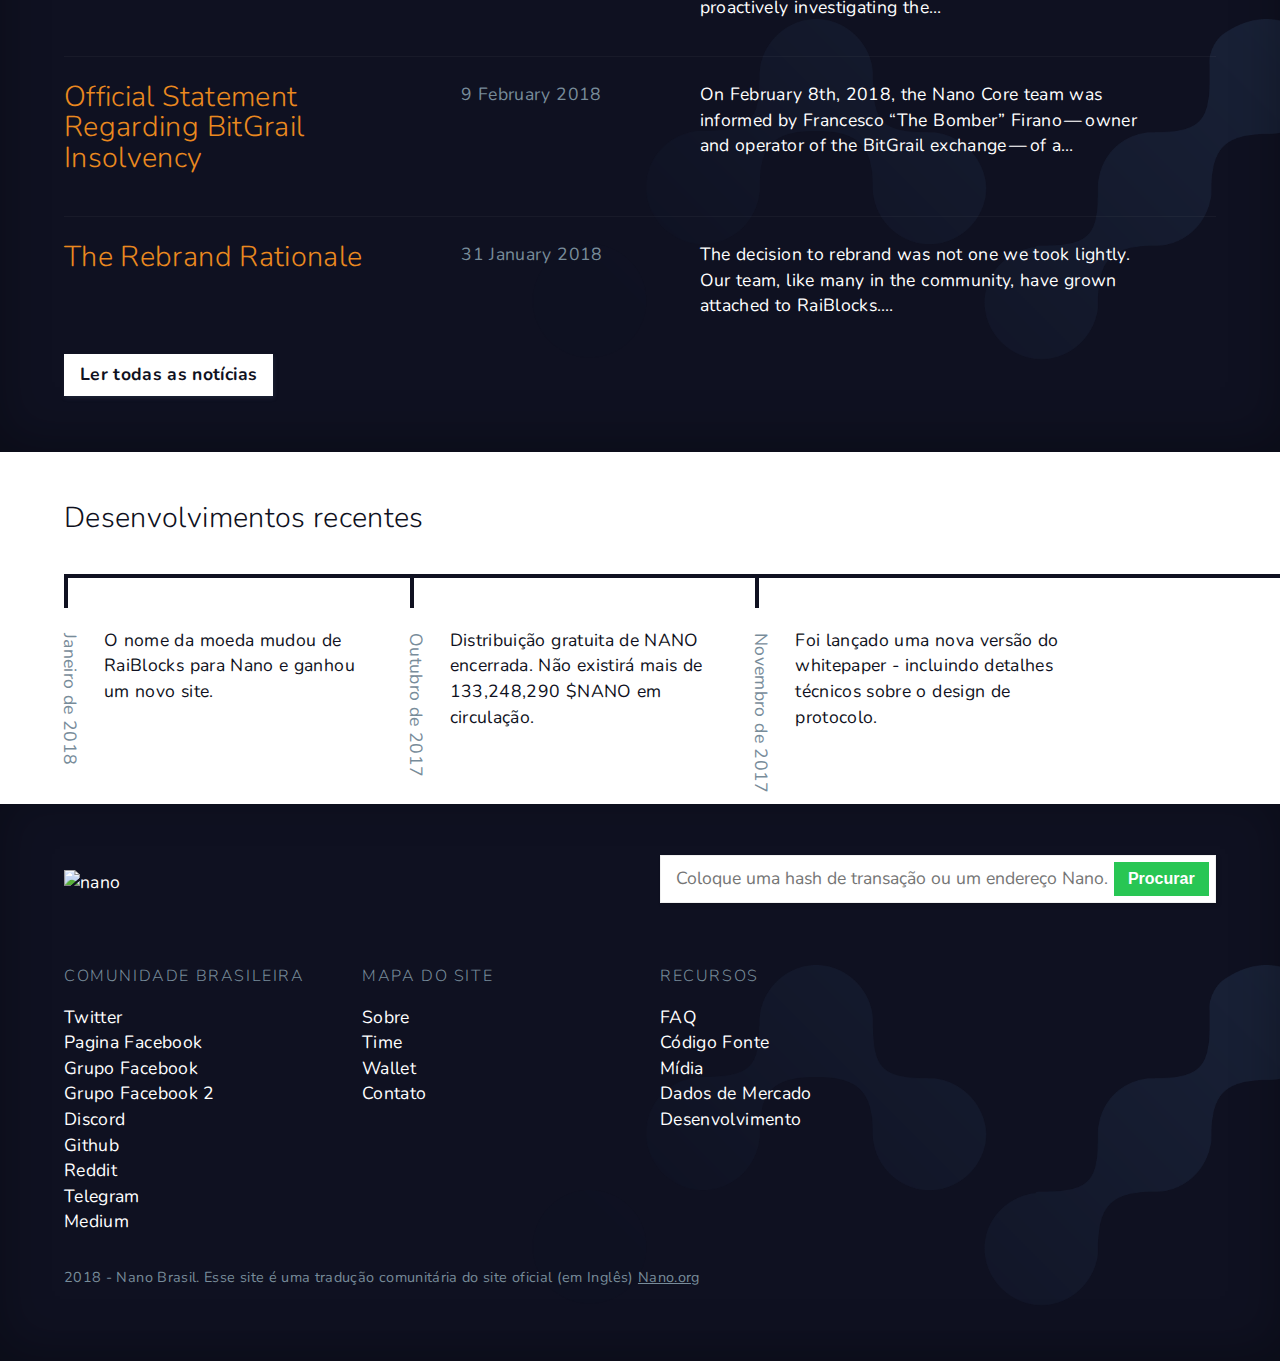
==== commit 7d838c9d: "Update index.html" ====
--- a/index.html
+++ b/index.html
@@ -58,7 +58,7 @@
                   <h2>Baixe nossos apps</h2>
                   <p>Quer a Nano no seu bolso? Baixe os apps para iOS e Android e comece a enviar e receber pagamentos de qualquer um no mundo, no seu dispositivo móvel.</p>
                   <p><a href="https://zackshapiro2.typeform.com/to/uUk3mD" target="_blank" class="button button--primary">Cadastre-se para o BETA da carteira iOS</a>
-		     <a href="https://play.google.com/apps/testing/co.nano.nanowallet" target="_blank" class="button button--primary">Cadastre-se para o BETA da carteira Android</a></p>
+		     <a href="https://play.google.com/apps/testing/co.nano.nanowallet" target="_blank" class="button button--primary">Baixe o BETA da carteira Android</a></p>
                </div>
                <div class="col w-1-3">
                   <img src="./assets/img/icon-desktop.svg" class="wallet__icon">
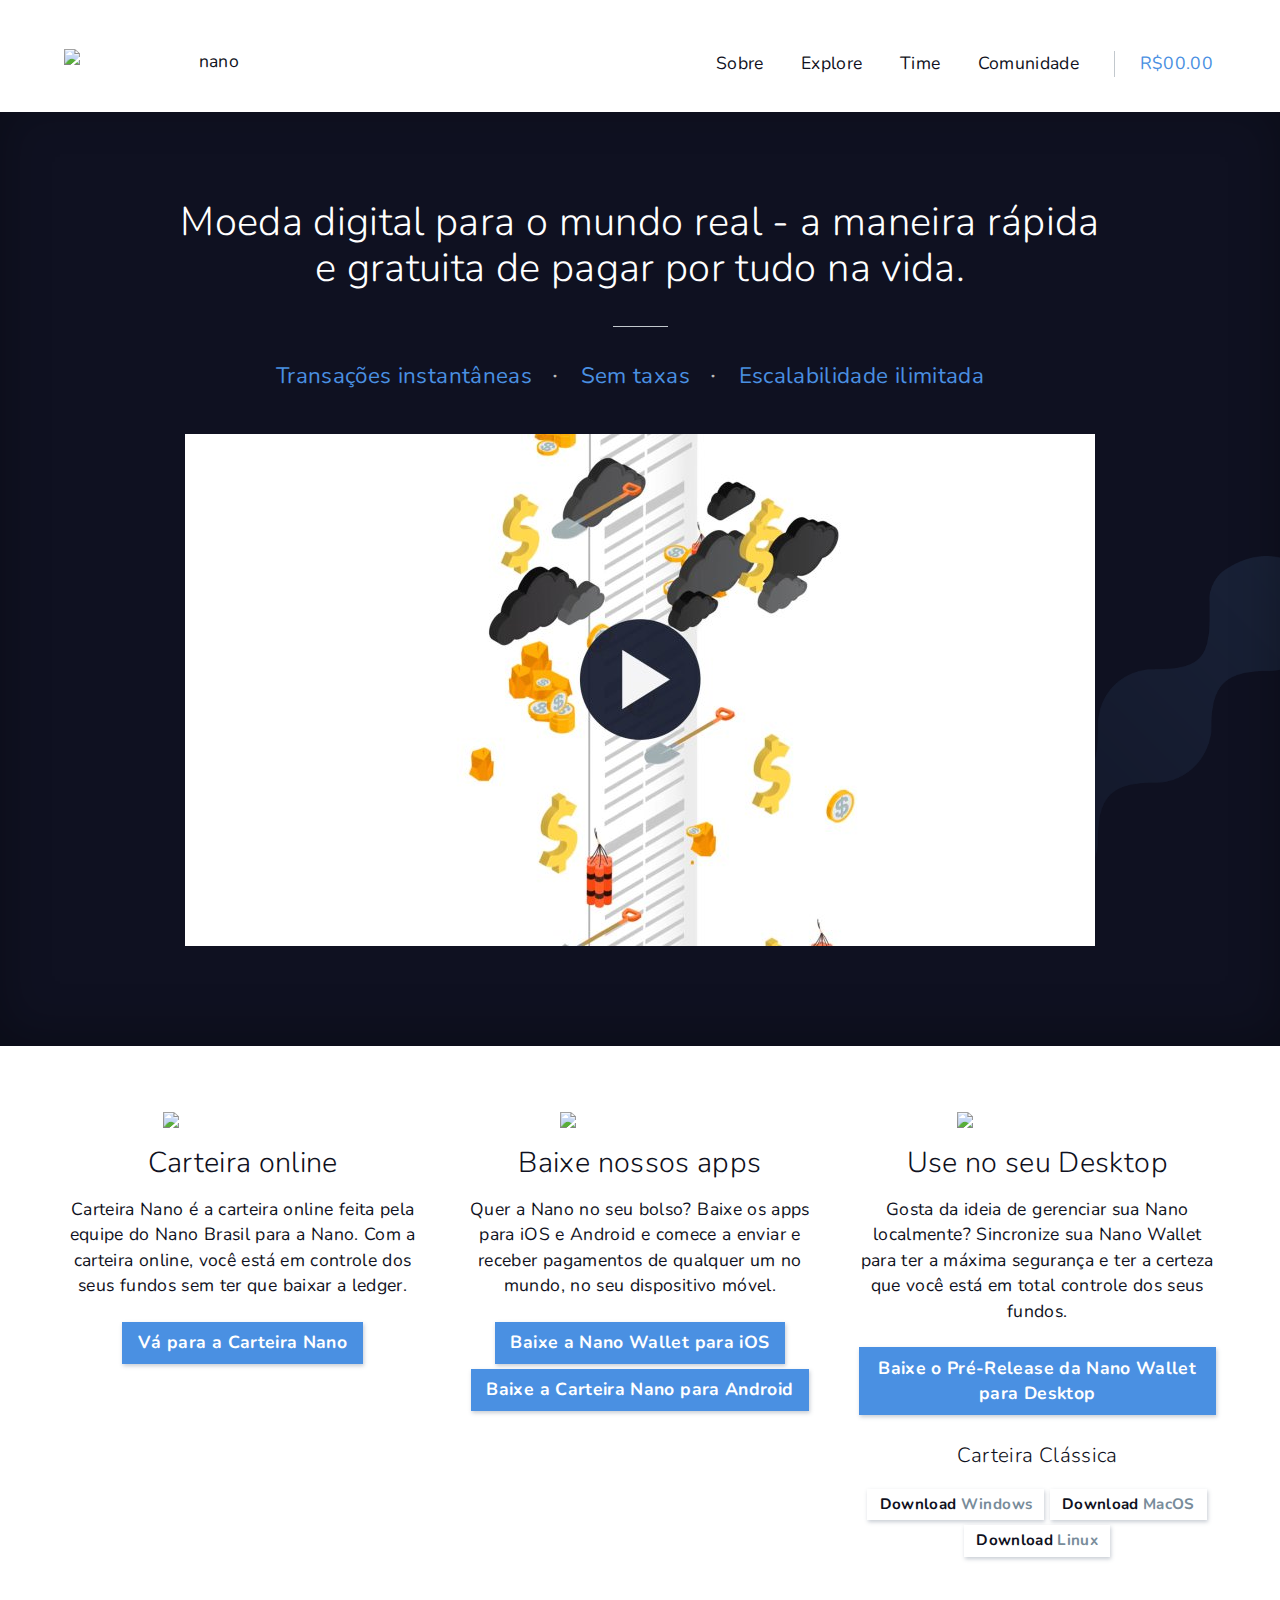
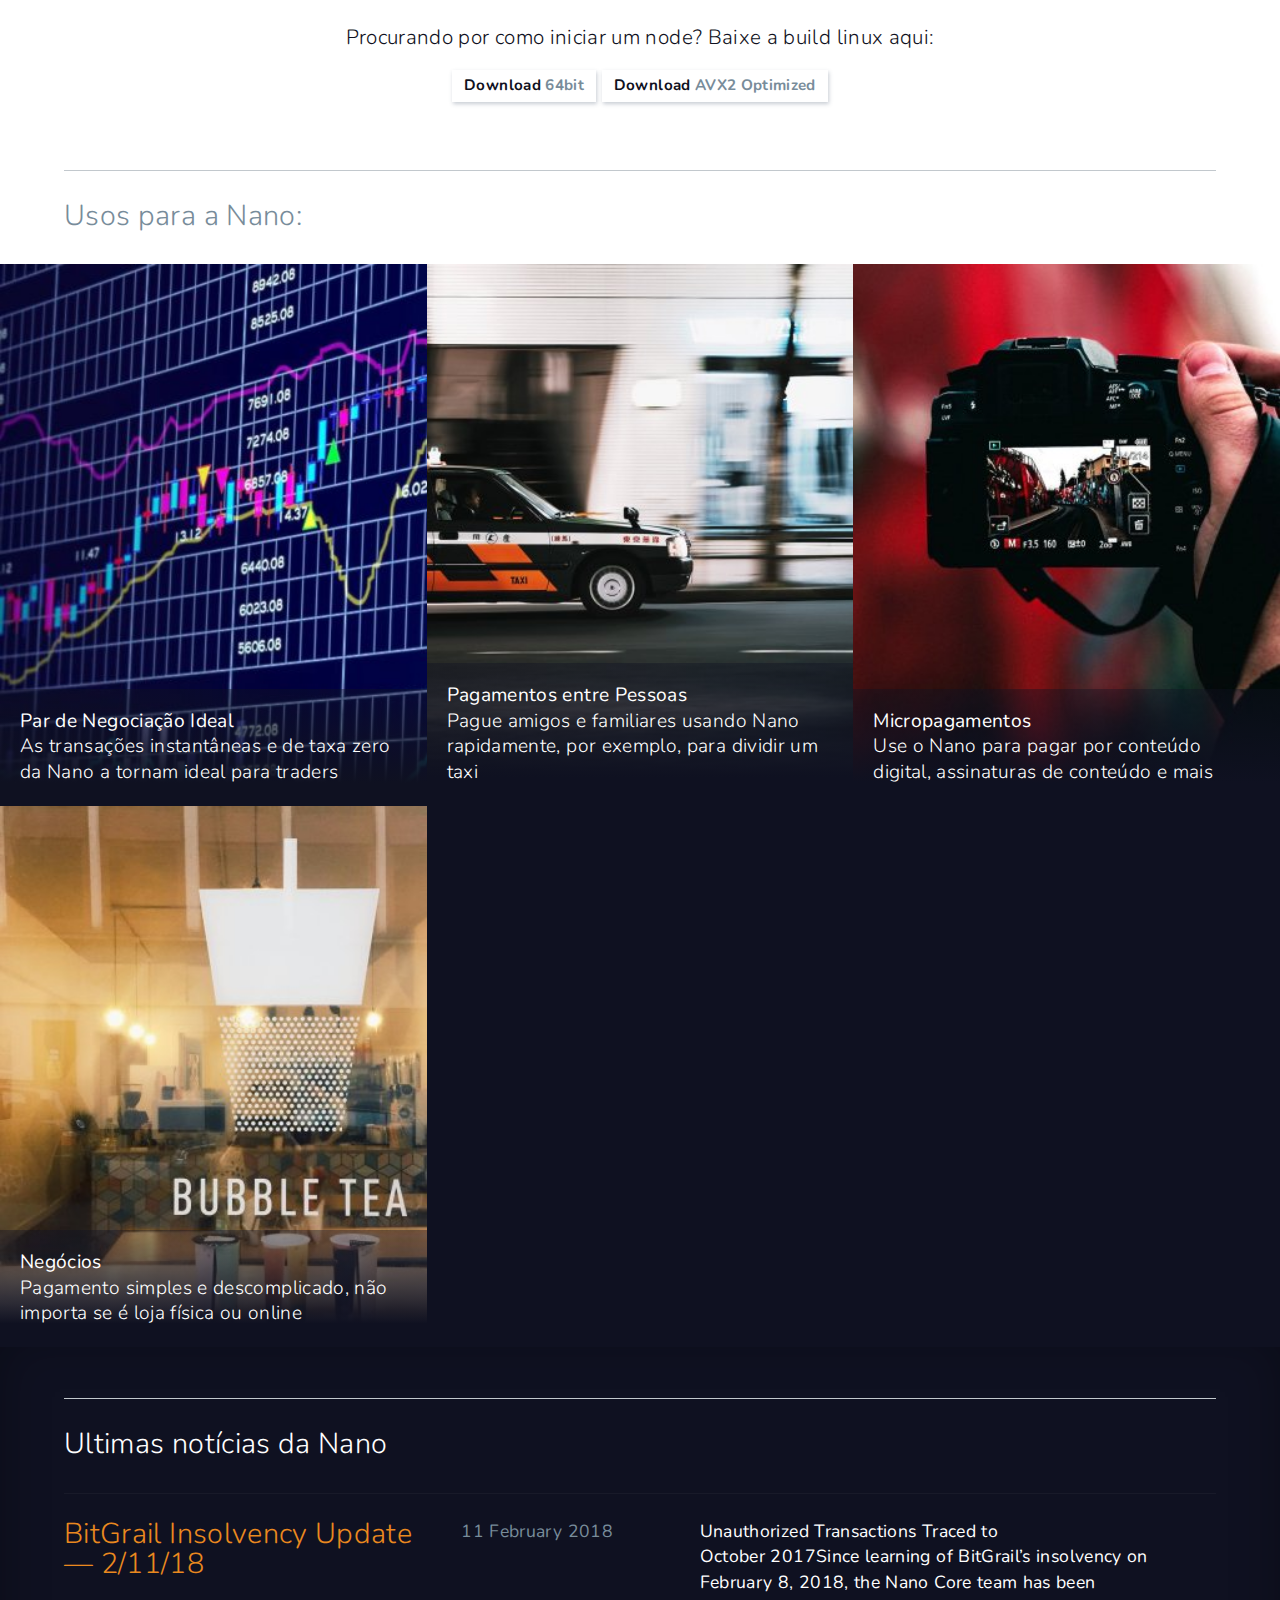
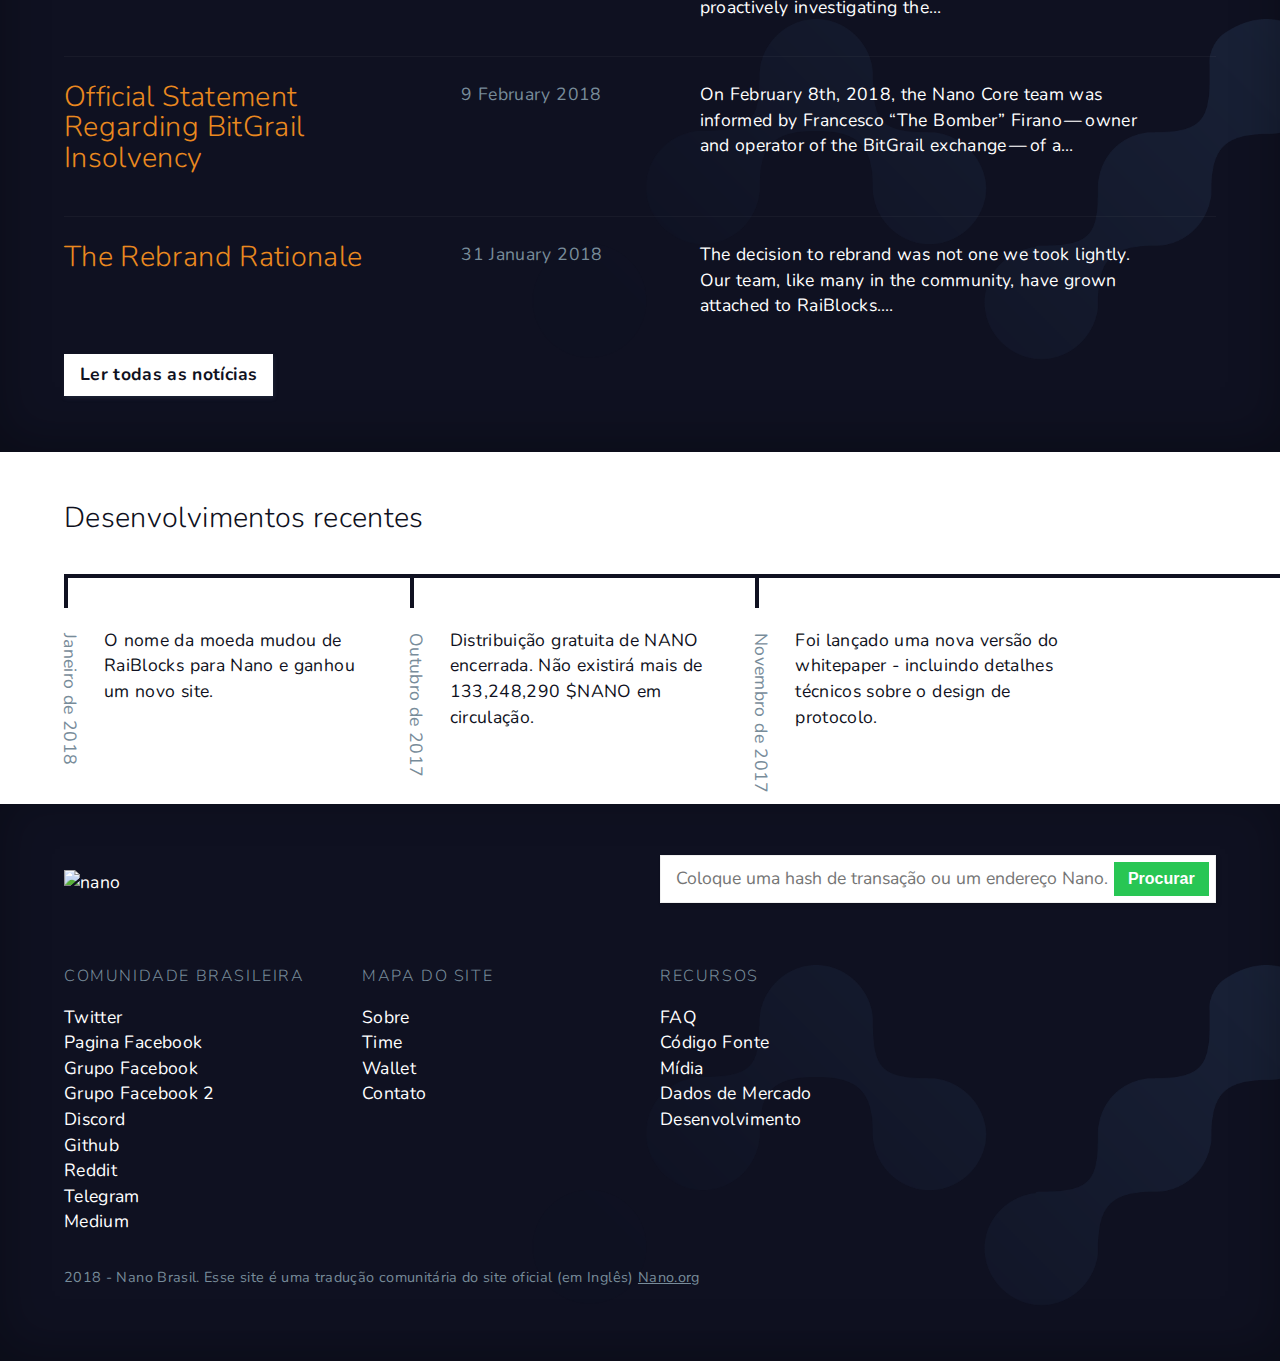
==== commit 632f5e43: "Update index.html" ====
--- a/index.html
+++ b/index.html
@@ -7,9 +7,9 @@
       <link rel="icon" type="image/png" href="./assets/icons/32x32.png" sizes="32x32">
       <link rel="icon" type="image/png" href="./assets/icons/16x16.png" sizes="16x16">
       <link rel="shortcut icon" href="favicon.ico">
-      <title>Nano Brasil – uma moeda instantanea sem taxas</title>
+      <title>Nano Brasil – moeda instantanea e sem taxas</title>
       <meta content="Nano Brasil – uma moeda instantanea, sem taxas e escalavel | Nano" property="og:title">
-      <meta content="Nano é a moeda digital para o mundo real, oferecendo transações instantâneas e zero taxas." property="description">
+      <meta content="Moeda digital para o mundo real - a maneira rápida e gratuita de pagar por tudo na vida. Transações instantâneas; Sem taxas; Escalabilidade ilimitada." property="description">
       <meta content="Nano é a moeda digital para o mundo real, oferecendo transações instantâneas e zero taxas." property="og:description">
 	  <style>@charset "UTF-8";h2.bdr,header h1:before{border-top:1px solid #C2C8CD}.text,body,form input,form textarea{font-family:Nunito,"Helvetica Neue",Helvetica,Arial,sans-serif}.about__content,.cf:after,.grid:after,.tns-horizontal.tns-no-subpixel:after{clear:both}.inline li,.tabs__tab,footer li,nav ul li{list-style:none}.tns-outer{padding:0!important}.tns-outer [hidden]{display:none!important}.tns-outer [aria-controls],.tns-outer [data-action]{cursor:pointer}.tns-outer.ms-touch{overflow-x:scroll;overflow-y:hidden;-ms-overflow-style:none;-ms-scroll-chaining:none;-ms-scroll-snap-type:mandatory;-ms-scroll-snap-points-x:snapInterval(0,100%)}.container__no-overflow,.tns-controls__no-overflow,.tns-ovh{overflow:hidden}.tns-slider{-webkit-transition:all 0s;-moz-transition:all 0s;transition:all 0s}.tns-slider>.tns-item{-webkit-box-sizing:border-box;-moz-box-sizing:border-box;box-sizing:border-box}.tns-horizontal.tns-subpixel{white-space:nowrap}.tns-horizontal.tns-subpixel>.tns-item{display:inline-block;vertical-align:top;white-space:normal}.cf:after,.cf:before,.grid:after,.grid:before,.tns-horizontal.tns-no-subpixel:after{content:'';display:table}.tns-horizontal.tns-no-subpixel>.tns-item{float:left;margin-right:-100%}.tns-gallery,.tns-no-calc{position:relative;left:0}.tns-gallery>.tns-item{position:absolute;left:-100%;-webkit-transition:transform 0s,opacity 0s;-moz-transition:transform 0s,opacity 0s;transition:transform 0s,opacity 0s}.tns-lazy-img{-webkit-transition:opacity .6s;-moz-transition:opacity .6s;transition:opacity .6s;opacity:.6}.tns-lazy-img.loaded{opacity:1}.tns-ah{-webkit-transition:height 0s;-moz-transition:height 0s;transition:height 0s}.tns-hdx{overflow-x:hidden}.tns-hdy{overflow-y:hidden}.tns-visually-hidden{position:absolute;left:-10000em}.tns-transparent{opacity:0;visibility:hidden}.tns-fadeIn{opacity:1;filter:alpha(opacity=100);z-index:0}.tns-fadeOut,.tns-normal{opacity:0;filter:alpha(opacity=0);z-index:-1}header h1:before,header.intro h1:after{content:' '}.grid{margin-left:-20px;margin-right:-20px}.grid.col{margin-left:0;margin-right:0}.grid>.col{box-sizing:border-box;padding-right:20px;padding-left:20px}.grid--center>.col{margin-left:auto;margin-right:auto;float:none}.grid--no-gutter{margin-left:0;margin-right:0}.grid--no-gutter>.col{padding-right:0;padding-left:0}.grid--push{margin-top:40px}.col{float:left;position:relative}.col--right{float:right}.w-1-1{width:100%}.w-2-3,.w-8-12{width:66.66%}.w-1-2,.w-6-12{width:50%}.w-1-3,.w-2-6,.w-4-12{width:33.33%}.w-1-4,.w-3-12{width:25%}.w-1-5{width:20%}.w-1-6,.w-2-12{width:16.667%}.w-1-7{width:14.28%}.w-1-8{width:12.5%}.w-1-9{width:11.1%}.w-1-10{width:10%}.w-1-11{width:9.09%}.w-1-12{width:8.33%}.w-11-12{width:91.66%}.w-10-12{width:83.333%}.w-3-4,.w-9-12{width:75%}.w-4-5{width:80%}.w-5-12{width:41.66%}.w-7-12{width:58.33%}@media handheld,only screen and (max-width:50em){.grid{margin-left:0;margin-right:0}.col{float:none;width:auto}.grid>.col{padding-left:0;padding-right:0}.bs-grid{margin-left:-10px;margin-right:-10px}.bs-grid>.col{padding-left:10px;padding-right:10px}.bs-w-1-1{float:left;width:100%}.bs-w-2-3,.bs-w-8-12{float:left;width:66.66%}.bs-w-1-2,.bs-w-6-12{float:left;width:50%}.bs-w-1-3,.bs-w-4-12{float:left;width:33.33%}.bs-w-1-4,.bs-w-3-12{float:left;width:25%}.bs-w-1-5{float:left;width:20%}.bs-w-1-6,.bs-w-2-12{float:left;width:16.667%}.bs-w-1-7{float:left;width:14.28%}.bs-w-1-8{float:left;width:12.5%}.bs-w-1-9{float:left;width:11.1%}.bs-w-1-10{float:left;width:10%}.bs-w-1-11{float:left;width:9.09%}.bs-w-1-12{float:left;width:8.33%}.bs-w-11-12{float:left;width:91.66%}.bs-w-10-12{float:left;width:83.333%}.bs-w-3-4,.bs-w-9-12{float:left;width:75%}.bs-w-5-12{float:left;width:41.66%}.bs-w-7-12{float:left;width:58.33%}}@keyframes fadein{from{opacity:0}to{opacity:1}}@keyframes fadedropin{from{opacity:0;top:-10px}to{opacity:1;top:0}}*{padding:0;margin:0}a{text-decoration:none;color:inherit}.article-body a,.contextual a:hover,.document a,footer p a,header .container>p a{text-decoration:underline}p{margin-bottom:1.3em}h1,h2,h3,h4{font-weight:300;margin:0}h1{font-size:2.4rem;line-height:2.6rem}@media handheld,only screen and (max-width:50em){h1{font-size:2.2rem}}h2{font-size:1.8rem;line-height:1.9rem;margin-bottom:18px}h3{margin-bottom:20px}h2.bdr{padding-top:30px;padding-bottom:15px}.bg-dark{box-shadow:0 -10px 50px rgba(0,0,0,.3) inset;background:url(/assets/img/bg-logo-dark.png) 110% 75% no-repeat #0f1121;background-size:800px auto;color:#fff}.bg-light{background:#f1f4f6}.bg-white,body.page--index,header{background:#fff}.color-primary{color:#4a90e2}.color-secondary{color:#ea891f}.color-tertiary{color:#dd5e5d}.color-tint{color:#788c9a}.color-text,body{color:#0f1121}body{background:#f1f4f6;font-size:1.1rem;line-height:1.6rem;letter-spacing:.02em;font-weight:400}.container,.tns-controls{max-width:1200px;margin:0 auto;padding:4% 5%;position:relative}header .container>p.wide,header h1{max-width:930px}.container .no-pad,.tns-controls .no-pad{padding-top:0;padding-bottom:0}@media handheld,only screen and (max-width:50em){.container,.tns-controls{padding:9% 5%}}.tns-controls{position:absolute;top:0;left:0;right:0;padding:28px 0 0;text-align:right}header.intro,nav{position:relative}header{padding-bottom:15px}header.compact .container{padding-bottom:20px}@media handheld,only screen and (max-width:50em){.tns-controls{right:5%}.tns-outer{margin:0 5%}header.compact .container{padding-bottom:0}}header h1{margin-bottom:2rem;font-size:3rem;color:#4a90e2}header h1:before{display:block;padding-bottom:35px;width:55px}header .container>p{color:#788c9a;font-size:1.8rem;line-height:2rem;margin-bottom:0}@media handheld,only screen and (min-width:50em){header .container>p{max-width:50%}}header.intro{background:0 0;z-index:1;animation:fadein .4s both ease-in;text-align:center}header.intro h1{font-size:2.5rem;line-height:2.9rem;color:#fff;margin:0 auto}@media handheld,only screen and (max-width:50em){header.intro h1{font-size:2.3rem;line-height:2.7rem}}header.intro h1:before{border-top:none;padding-bottom:o;width:0;margin:0}header.intro h1:after{border-bottom:1px solid #C2C8CD;display:block;padding-bottom:35px;width:55px;margin:0 auto 35px}header.intro .inline{margin:0 0 40px;font-size:1.4rem}header.intro .video__wrapper{margin-left:auto;margin-right:auto;padding-bottom:100px;width:100%;max-width:910px}header.intro .video__wrapper img{display:block;width:100%;cursor:pointer}header.intro .container{padding-bottom:0}footer .logo{margin:15px 0}footer h3,footer p{color:#788c9a;margin-top:30px}footer .grid{margin-bottom:2%}footer h3{text-transform:uppercase;margin-bottom:15px;font-size:1rem;letter-spacing:.1em}footer li a{display:block}footer li a:hover{color:#ea891f}footer p{font-size:.9rem}footer .exchange-logo{width:100%;max-width:185px}.nav-wrap{background:#fff}nav{padding-bottom:3%}nav .logo{margin-bottom:10px;margin-left:3px}nav ul{margin-top:-5px}nav ul li{margin:0 3px;display:inline-block}@media handheld,only screen and (min-width:50em){nav .logo,nav ul{display:inline-block}nav{text-align:right}nav .logo{float:left;margin:-2px 0 0}}nav ul a{display:block;padding:3px 13px 1px}@media handheld,only screen and (max-width:50em){footer{padding-bottom:100px}nav ul{overflow:scroll;position:fixed;left:0;right:0;bottom:0;z-index:100;background:#fff;padding:10px 6px;border-top:1px solid #C2C8CD;white-space:nowrap}nav ul a{padding-left:6px;padding-right:6px}nav ul a.active,nav ul a:hover{text-decoration:underline}}@media handheld,only screen and (min-width:50em){nav ul a.active,nav ul a:hover{background:#0f1121;color:#fff}nav .xrb{border-left:1px solid #C2C8CD;margin-left:13px;padding-left:25px}}nav .xrb{color:#4a90e2}.button,.tns-controls button{box-shadow:1px 2px 4px 0 rgba(66,84,108,.29);padding:.47em .9em;transition:all .1s;display:inline-block;transform:scale(1);position:relative;background:#fff;color:#0f1121;cursor:pointer;outline:0;appearance:none;border:0;border-radius:0;box-sizing:border-box;font-weight:700;margin-bottom:5px}.button:hover,.tns-controls button:hover{box-shadow:3px 5px 7px 0 rgba(66,84,108,.29);transform:scale(1.05);z-index:1}.button--small,.tns-controls button--small{font-size:.95rem;padding:.2em .8em}.button--primary,.tns-controls button--primary{background:#4a90e2;color:#fff}.button--secondary,.tns-controls button--secondary{background:#ea891f;color:#fff}.button--dark,.tns-controls button--dark{background:#0f1121;color:#fff}.button--full,.tns-controls button--full{width:100%;text-align:center}.tns-controls button{font-size:1rem;margin-left:20px}.features .col{position:relative;animation:fadedropin .6s both ease-in-out}.features .col:nth-child(1){animation-delay:.1s}.features .col:nth-child(2){animation-delay:.5s}.features .col:nth-child(3){animation-delay:1s}.features h2,.features p{margin-bottom:1rem}.features .button{font-size:1rem}.features__icon{height:53px}@media handheld,only screen and (max-width:50em){.features .col{margin-bottom:50px}.features .col:last-of-type{margin-bottom:0}.usecases__usecase{margin-top:20px}}.news__article{border-top:1px solid rgba(150,150,150,.07);padding:25px 0}.news h3,.news p{margin-bottom:10px}.usecases{position:relative;color:#fff}.usecases .container{padding-top:40px;padding-bottom:0}.usecases__image{width:100%;height:auto;display:block;transform:scale(1);transition:transform .2s ease-in-out}.usecases__desc{padding:20px;font-size:1.2rem;font-weight:300;position:absolute;bottom:0;left:0;right:0;background:linear-gradient(to bottom,rgba(15,17,33,.4) 0,#0f1121 80%);margin-bottom:0}.usecases__usecase{position:relative;display:block;box-shadow:0 0 20px rgba(0,0,0,.2);overflow:hidden;transition:box-shadow .2s linear}body.page--usecases .usecases__usecase{margin-bottom:40px}.usecases__usecase .button{margin-top:20px}.usecases__usecase:hover{box-shadow:0 0 50px rgba(0,0,0,.4)}.usecases__usecase:hover .usecases__image{transform:scale(1.05)}.usecases:before{position:absolute;bottom:0;left:0;right:0;display:block;background:#0f1121;content:'';height:70%}.roadmap__inner{position:relative;margin-top:40px}@media handheld,only screen and (min-width:50em){.roadmap__inner{padding-top:30px;border-top:4px solid}.roadmap__inner:before{content:'';border-top:4px solid;display:block;position:absolute;top:-4px;width:10%;left:100%;float:left}}@media handheld,only screen and (max-width:50em){.usecases:before{height:80%}.roadmap__inner{padding-left:30px;border-left:4px solid}}.roadmap__item{position:relative;padding-top:20px}.roadmap__info{margin-right:40px}.roadmap__date{color:#788c9a}@media handheld,only screen and (min-width:50em){.roadmap__item{float:left;width:30%}.roadmap__item:before{content:'';display:block;height:30px;border-left:4px solid;position:absolute;bottom:100%}.roadmap__info{margin-left:40px}.roadmap__date{position:absolute;left:18px;top:25px;display:inline-block;transform-origin:0 0;transform:rotate(90deg)}}.contextual{text-transform:capitalize;background:#ea891f;color:#fff;max-width:250px;box-shadow:2px 2px 4px 0 rgba(0,0,0,.18);border-radius:4px;text-align:left;padding:8px 20px;position:absolute;width:100%;z-index:100;display:none}.contextual.active{display:block}.contextual:before{bottom:100%;left:50%;border:solid transparent;content:" ";height:0;width:0;position:absolute;pointer-events:none;border-color:rgba(136,183,213,0);border-bottom-color:#ea891f;border-width:15px;margin-left:-15px}@media handheld,only screen and (max-width:50em){.contextual:before{display:none}}.contextual a{display:block;border-bottom:1px solid rgba(255,255,255,.3);padding:10px 0}.contextual a:last-of-type{border-bottom:0}.contextual img{vertical-align:middle;width:24px;margin-right:13px;margin-top:-6px}@media handheld,only screen and (max-width:50em){#community{top:auto;left:5%;position:fixed;bottom:110px;width:auto;right:5%;max-width:none}}.team__header{font-size:2.4rem;line-height:2.6rem;margin-bottom:4%}form .button,form label{font-size:1.1rem}.partners__partner{margin-bottom:40px}.partners__partner p{margin-bottom:20px}.partners__partner img{margin-bottom:10px}.people img,.people p,.people__person{margin-bottom:20px}.partners h2{color:#788c9a}.people__person{display:inline-block;vertical-align:top;float:none}.people img{width:100%;height:auto}.people h2{color:#ea891f;margin-bottom:10px}.people .bio,form label{color:#788c9a}.people h2 .twitter_link{margin-left:8px;display:inline-block}.people h2 .twitter_link img{width:25px;margin:0}form label{display:block;margin-bottom:10px}form p{margin-bottom:30px}.text,form input,form textarea{background:#FFF;border:1px solid #F0F0F0;box-shadow:2px 2px 4px 0 rgba(0,0,0,.15);-webkit-font-smoothing:antialiased;-moz-osx-font-smoothing:grayscale;font-size:1.1rem;line-height:1.6rem;box-sizing:border-box;width:100%;padding:10px 15px;outline:0}.text:focus,form input:focus,form textarea:focus{border:1px solid #4a90e2}.contact h2{margin-top:40px}.contact h2:first-of-type{margin-top:0}.contact p{margin-bottom:20px}.lookup{position:relative}.lookup__button{font-size:1rem!important;background:#28C654;color:#fff;box-shadow:none!important}.article-item time,.box time{color:#788c9a;font-size:1rem}@media handheld,only screen and (min-width:50em){#community{left:auto;right:40px;top:50px}.lookup__button{position:absolute;top:7px;right:7px;margin:0!important}}@media handheld,only screen and (max-width:50em){.lookup__button{width:100%;margin:10px 0 0!important}}.article-item{margin-bottom:30px}.article-item time{margin-bottom:5px;display:block}.article-item h2{margin-bottom:10px}.article-item span{margin-bottom:5px;display:inline-block}.box{margin-bottom:30px;display:block;background:#fff;box-shadow:1px 1px 5px rgba(0,0,0,.1);padding:20px;position:relative}.box--fix{min-height:170px}.box__footer{position:absolute;bottom:20px;left:20px}.box time{margin-bottom:5px;display:block}.box h2{margin-bottom:10px}.box span{margin-bottom:5px;display:inline-block}.tool{margin-bottom:30px}.badge{background:#f1f4f6;border-radius:10px;padding:1px 9px;font-size:.8em}table{font-size:15px;width:100%;margin-top:20px;word-break:normal;word-break:keep-all;border-spacing:0;border-collapse:collapse;text-align:left;overflow:scroll;-webkit-overflow-scrolling:touch}@media handheld,only screen and (max-width:800px){table{display:block}}table th{font-weight:700;background:#fff}table td,table th{padding:8px 15px;border-top:1px solid #f1f4f6}table tr{background-color:#f1f4f6}table tr:nth-child(2n){background-color:#fff}table tbody tr:hover{background-color:#788c9a;color:#fff!important}.announce{background-color:#4a90e2}.announce .container{padding-top:0;padding-bottom:0;text-align:center}@media handheld,only screen and (min-width:50em){.announce .container .button{margin-left:15px;vertical-align:middle}}@media handheld,only screen and (max-width:50em){.announce .container .button{margin-top:10px;width:100%;text-align:center}}.announce .container p{color:#fff;padding-top:18px;padding-bottom:18px;margin-bottom:0}.document a{color:#788c9a}.document h2{color:#ea891f;border-top:1px solid #C2C8CD;padding-top:30px;padding-bottom:15px}.document h3{color:#4a90e2}.document ul{padding-left:22px;margin-bottom:1.3em}.document ul li{margin-bottom:1em}.article-body a:hover{text-decoration:none}.tabs{display:inline-block;border:1px solid #28c653;background:#fff;overflow:hidden}.tabs__tab{float:left}.tabs__tab a{padding:5px 13px 3px;display:block}.tabs__tab a:hover{background:#eee}.tab--active a,.tabs__tab.tab--active a:hover{background:#28c653;color:#fff}.wallet{padding-bottom:0!important;text-align:center}.wallet__icon{max-width:160px;height:auto;display:block;margin:0 auto 20px}.about__content h2{font-size:2rem;line-height:2.2rem;margin-bottom:30px}.about__image{box-sizing:border-box;margin-bottom:40px}.about__image img{width:100%}.about__image__pad-left{padding-left:5%}.about__image__pad-right{padding-right:5%}@media handheld,only screen and (max-width:50em){.about__image{padding-left:0!important;padding-right:0!important}}.responsive-video{position:relative;padding-bottom:56.25%;padding-top:25px;height:0}.responsive-video iframe{position:absolute;top:0;left:0;width:100%;height:100%}.inline li{margin-bottom:5px}@media handheld,only screen and (min-width:50em){.inline li{display:inline-block;padding-right:10px;margin-right:6px}.inline li:after{content:'·';font-size:26px;padding-left:20px;color:#bbb}.inline li:last-of-type{padding-right:0;margin-right:0}.inline li:last-of-type:after{content:''}}@media (min-width: 1035px){header.intro .video__wrapper {min-height: 512px;}}
 	  </style>
@@ -27,7 +27,7 @@
                      <li><a href="#community" class="trigger-contextual">Comunidade</a></li>
                      <li class="xrb">R$00.00</li>
                   </ul>
-                  <div id="community" class="contextual"><a href="https://twitter.com/nanobras" target="_blank"><img src="./assets/img/twitter.svg" alt="Icon">twitter</a> <a href="https://facebook.com/nanobras" target="_blank"><img src="./assets/img/facebook.svg" alt="Icon">página facebook</a> <a href="https://facebook.com/groups/nanobr" target="_blank"><img src="./assets/img/facebook-group.svg" alt="Icon">grupo facebook</a> <a href="https://facebook.com/groups/raiblocksbrasil" target="_blank"><img src="./assets/img/facebook-group.svg" alt="Icon">grupo facebook 2</a> <a href="https://discord.io/nanobrasil" target="_blank"><img src="./assets/img/discord.svg" alt="Icon">discord</a> <a href="https://github.com/nanobrasil" target="_blank"><img src="./assets/img/github.svg" alt="Icon">github</a> <a href="https://reddit.com/r/nanobrasil" target="_blank"><img src="./assets/img/reddit.svg" alt="Icon">reddit</a> <a href="https://t.me/nanobrasil" target="_blank"><img src="./assets/img/telegram.svg" alt="Icon">telegram</a> <a href="https://medium.com/@nanobrasil" target="_blank"><img src="./assets/img/medium.svg" alt="Icon">medium</a></div>
+                  <div id="community" class="contextual"><a href="https://twitter.com/nanobras" target="_blank"><img src="./assets/img/twitter.svg" alt="Icon">twitter</a> <a href="https://facebook.com/nanobrasil.org" target="_blank"><img src="./assets/img/facebook.svg" alt="Icon">página facebook</a> <a href="https://facebook.com/groups/nanobr" target="_blank"><img src="./assets/img/facebook-group.svg">grupo facebook</a> <a href="https://discord.io/nanobrasil" target="_blank"><img src="./assets/img/discord.svg">discord</a> <a href="https://github.com/nanobrasil" target="_blank"><img src="./assets/img/github.svg">github</a> <a href="https://reddit.com/r/nanobr" target="_blank"><img src="./assets/img/reddit.svg">reddit</a> <a href="https://t.me/nanobrasil" target="_blank"><img src="./assets/img/telegram.svg">telegram</a> <a href="https://medium.com/@nanobrasil" target="_blank"><img src="./assets/img/medium.svg">medium</a></div>
                </nav>
             </div>
          </div>
@@ -57,20 +57,20 @@
                   <img src="./assets/img/icon-phone.svg" class="wallet__icon">
                   <h2>Baixe nossos apps</h2>
                   <p>Quer a Nano no seu bolso? Baixe os apps para iOS e Android e comece a enviar e receber pagamentos de qualquer um no mundo, no seu dispositivo móvel.</p>
-                  <p><a href="https://zackshapiro2.typeform.com/to/uUk3mD" target="_blank" class="button button--primary">Cadastre-se para o BETA da carteira iOS</a>
-		     <a href="https://play.google.com/apps/testing/co.nano.nanowallet" target="_blank" class="button button--primary">Baixe o BETA da carteira Android</a></p>
+                  <p><a href="https://itunes.apple.com/us/app/nano-wallet-for-ios/id1373912752?mt=8" target="_blank" class="button button--primary">Baixe a Nano Wallet para iOS</a>
+		     <a href="https://play.google.com/store/apps/details?id=com.carteiranano.app" target="_blank" class="button button--primary">Baixe a Carteira Nano para Android</a></p>
                </div>
                <div class="col w-1-3">
                   <img src="./assets/img/icon-desktop.svg" class="wallet__icon">
                   <h2>Use no seu Desktop</h2>
                   <p>Gosta da ideia de gerenciar sua Nano localmente? Sincronize sua Nano Wallet para ter a máxima segurança e ter a certeza que você está em total controle dos seus fundos.</p>
-                  <p><a href="https://zackshapiro2.typeform.com/to/EnfFJm" target="_blank" class="button button--primary">Cadastre-se para o BETA da Nano Wallet</a></p>
+                  <p><a href="https://github.com/nano-wallet-company/nano-wallet-desktop/releases" target="_blank" class="button button--primary">Baixe o Pré-Release da Nano Wallet para Desktop</a></p>
                   <h3>Carteira Clássica</h3>
-                  <p><a href="https://github.com/nanocurrency/raiblocks/releases/download/10.0.1/rai-10.0.1-win64.exe" class="button button--small">Download <span class="color-tint">Windows<span class="color-tint"></span></span></a> <a href="https://github.com/nanocurrency/raiblocks/releases/download/10.0.1/rai-10.0.1-Darwin.dmg" class="button button--small">Download <span class="color-tint">MacOS<span class="color-tint"></span></span></a> <a href="https://github.com/nanocurrency/raiblocks/releases/download/10.0.1/rai-10.0.1-Linux-x86_64.tar.bz2" class="button button--small">Download <span class="color-tint">Linux<span class="color-tint"></span></span></a></p>
+                  <p><a href="https://github.com/nanocurrency/raiblocks/releases/download/V14.2/nano-14.2.0-win64.exe" class="button button--small">Download <span class="color-tint">Windows<span class="color-tint"></span></span></a> <a href="https://github.com/nanocurrency/raiblocks/releases/download/10.0.1/rai-10.0.1-Darwin.dmg" class="button button--small">Download <span class="color-tint">MacOS<span class="color-tint"></span></span></a> <a href="https://github.com/nanocurrency/raiblocks/releases/download/10.0.1/rai-10.0.1-Linux-x86_64.tar.bz2" class="button button--small">Download <span class="color-tint">Linux<span class="color-tint"></span></span></a></p>
                </div>
                <div class="col w-1-1" style="margin-top:40px">
                   <h3>Procurando por como iniciar um node? Baixe a build linux aqui:</h3>
-                  <p><a href="https://github.com/nanocurrency/raiblocks/releases/download/10.0.1/rai-10.0.1-Linux-x86_64.tar.bz2" class="button button--small">Download <span class="color-tint">64bit<span class="color-tint"></span></span></a> <a href="https://github.com/nanocurrency/raiblocks/releases/download/10.0.1/rai-10.0.1-Linux_avx2.tar.bz2" class="button button--small">Download <span class="color-tint">AVX2 Optimized<span class="color-tint"></span></span></a></p>
+                  <p><a href="https://github.com/nanocurrency/raiblocks/releases/download/V14.2/nano-14.2.0-Linux.tar.bz2" class="button button--small">Download <span class="color-tint">64bit<span class="color-tint"></span></span></a> <a href="https://github.com/nanocurrency/raiblocks/releases/download/10.0.1/rai-10.0.1-Linux_avx2.tar.bz2" class="button button--small">Download <span class="color-tint">AVX2 Optimized<span class="color-tint"></span></span></a></p>
                </div>
             </div>
          </div>
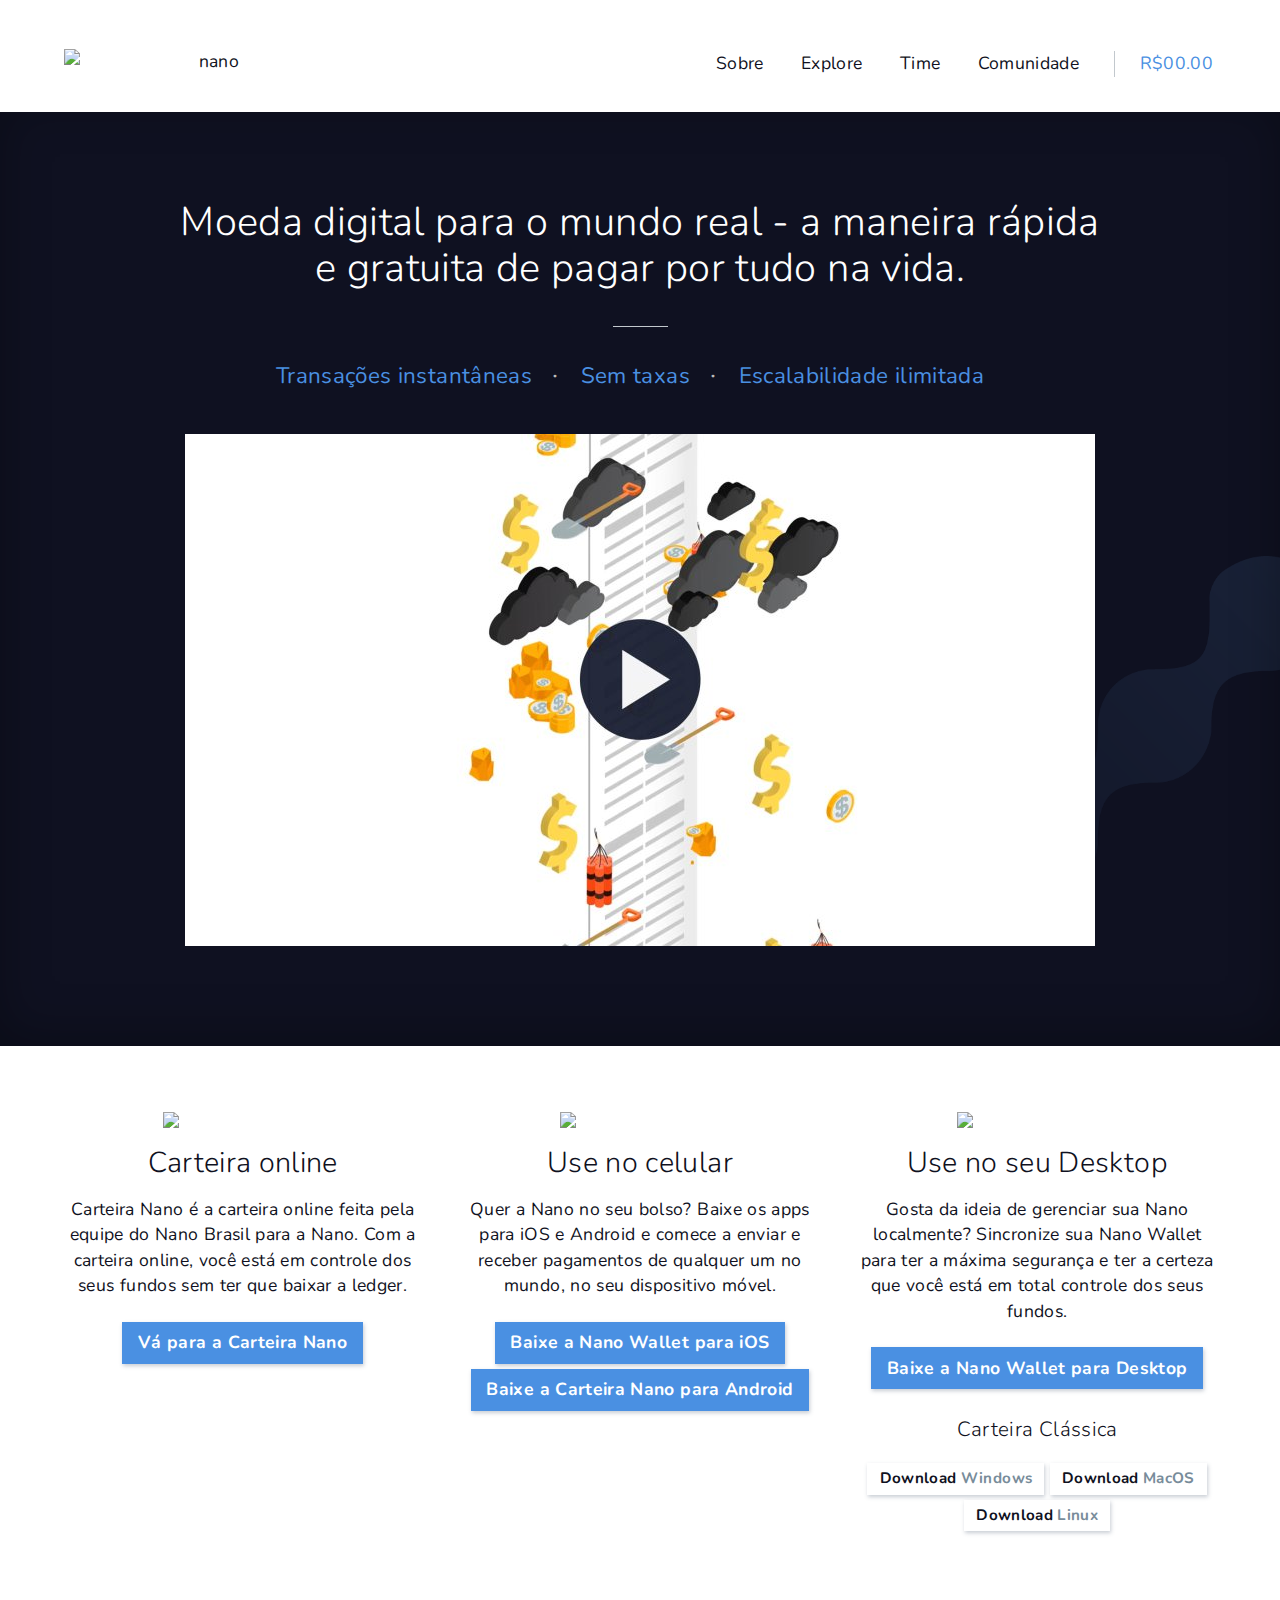
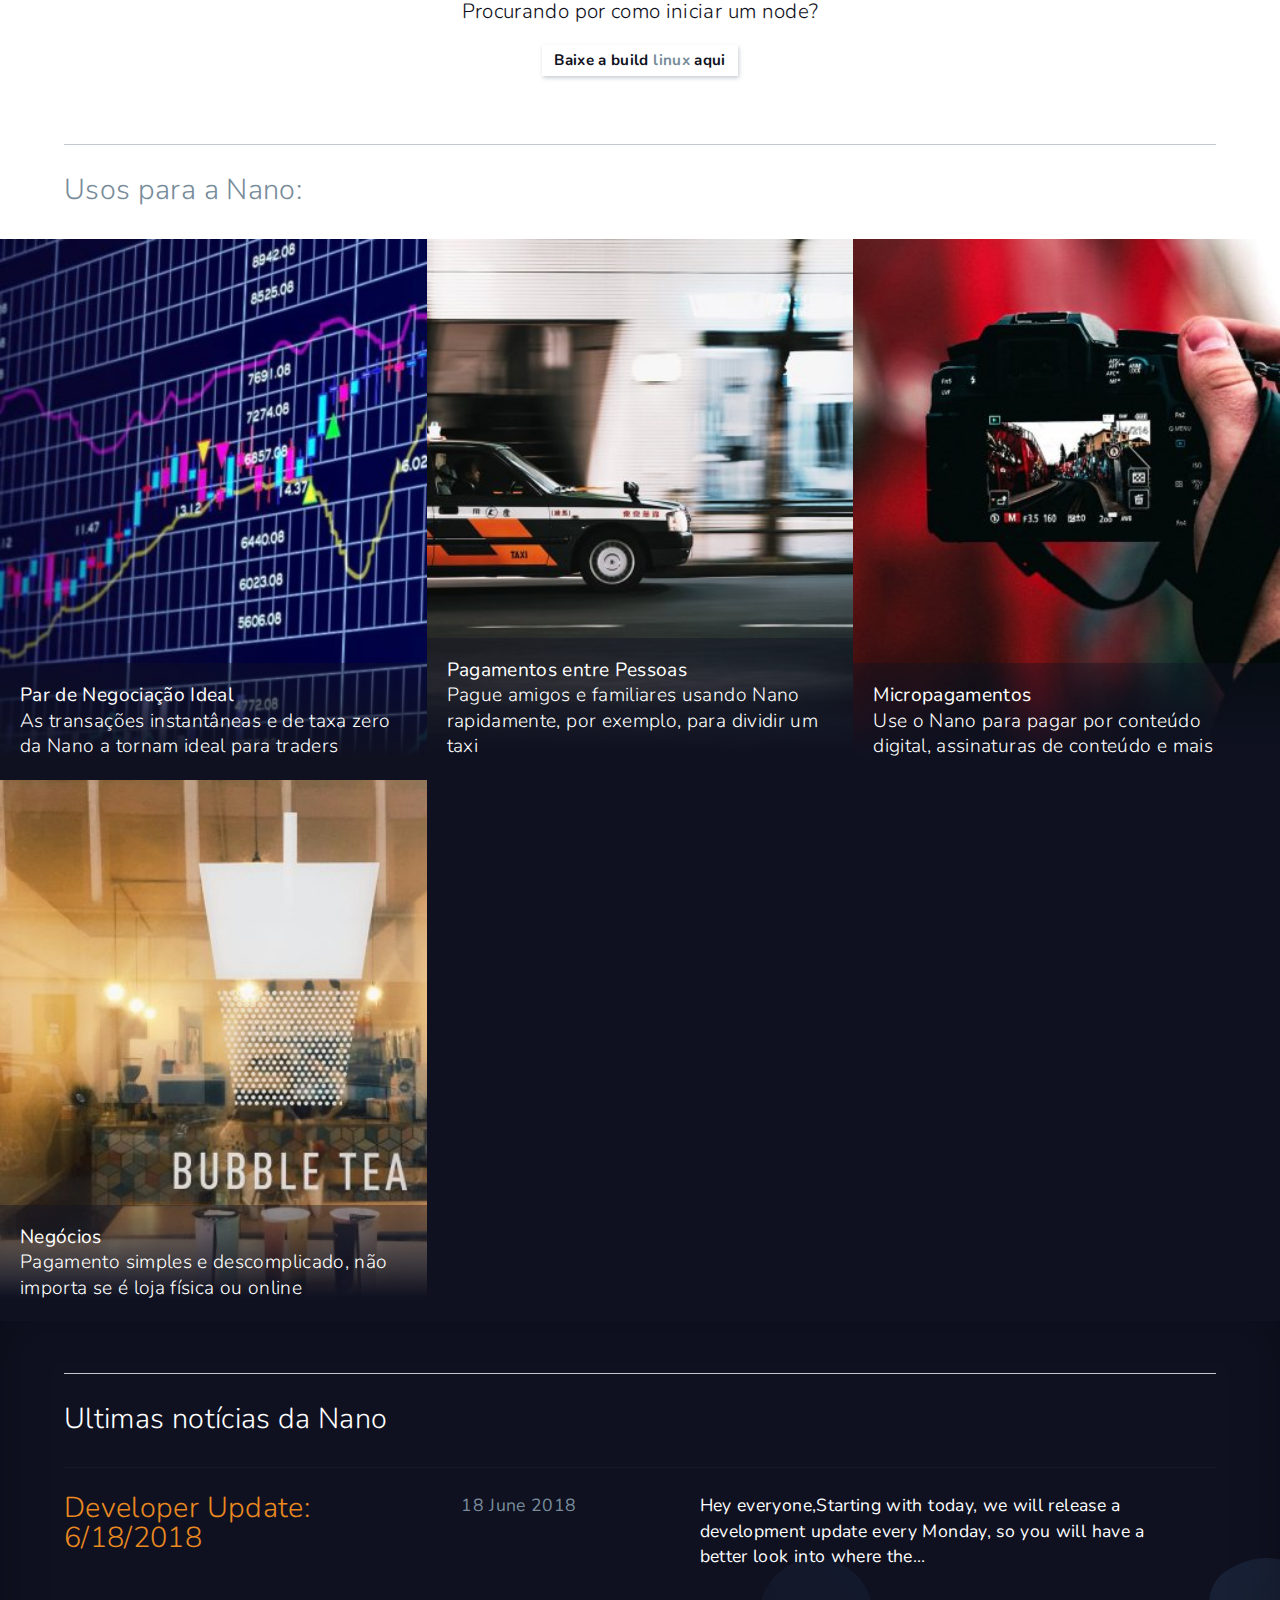
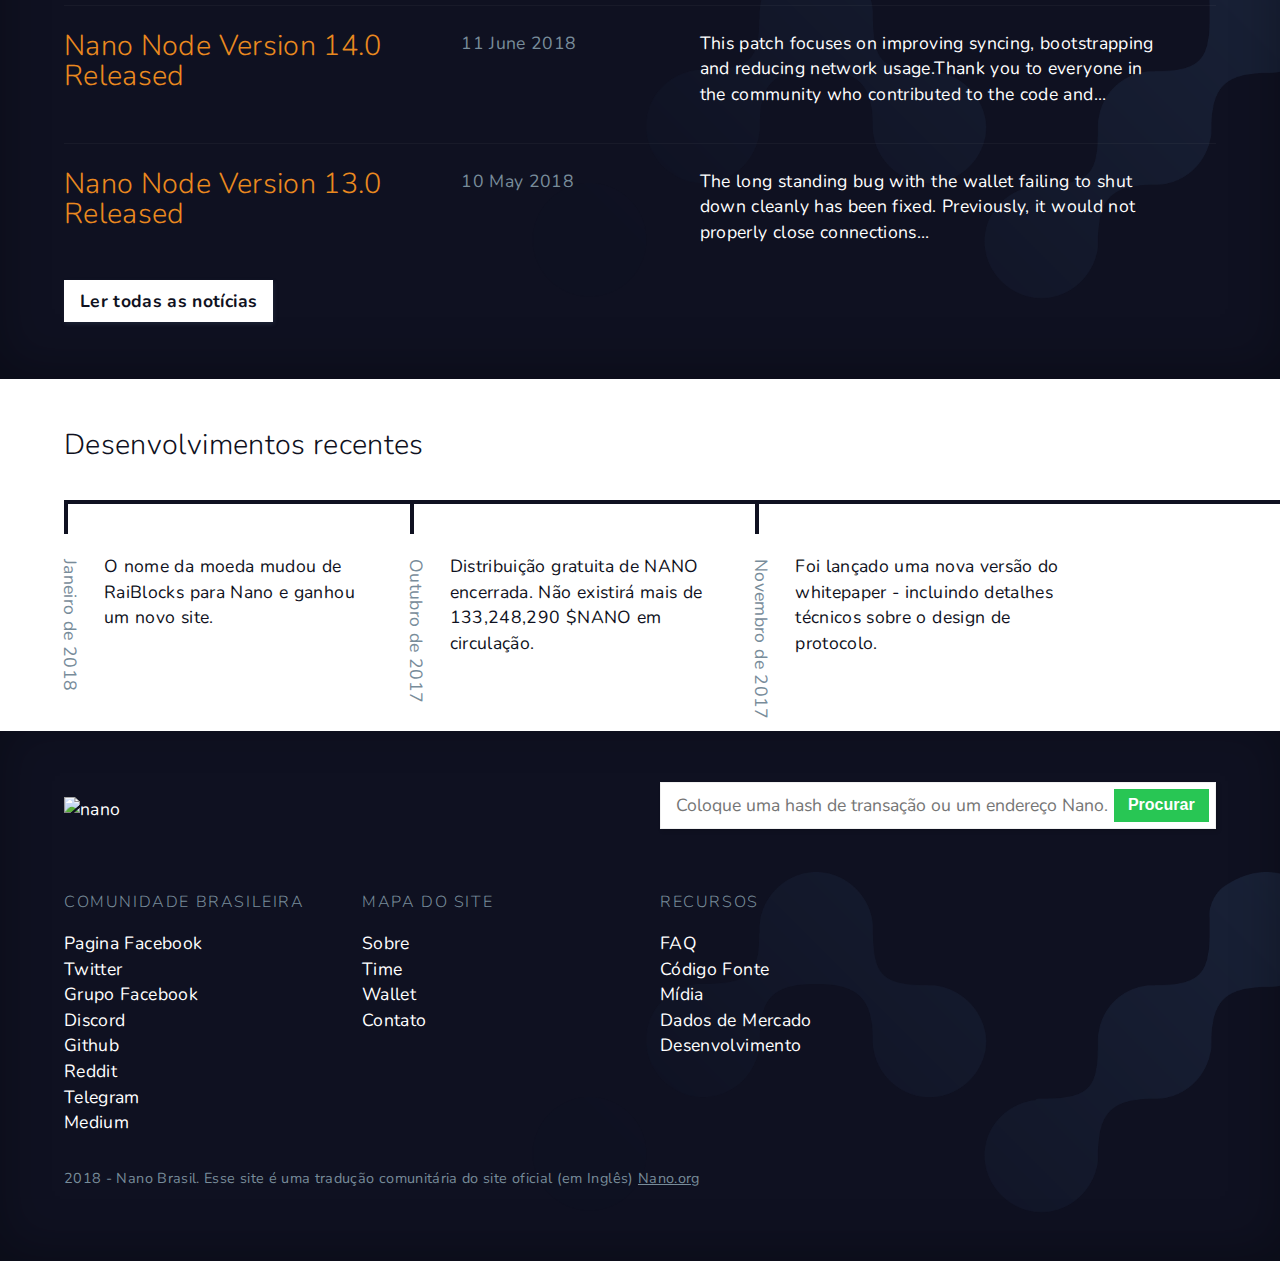
==== commit d4fb0374: "Update index.html" ====
--- a/index.html
+++ b/index.html
@@ -27,7 +27,23 @@
                      <li><a href="#community" class="trigger-contextual">Comunidade</a></li>
                      <li class="xrb">R$00.00</li>
                   </ul>
-                  <div id="community" class="contextual"><a href="https://twitter.com/nanobras" target="_blank"><img src="./assets/img/twitter.svg" alt="Icon">twitter</a> <a href="https://facebook.com/nanobrasil.org" target="_blank"><img src="./assets/img/facebook.svg" alt="Icon">página facebook</a> <a href="https://facebook.com/groups/nanobr" target="_blank"><img src="./assets/img/facebook-group.svg">grupo facebook</a> <a href="https://discord.io/nanobrasil" target="_blank"><img src="./assets/img/discord.svg">discord</a> <a href="https://github.com/nanobrasil" target="_blank"><img src="./assets/img/github.svg">github</a> <a href="https://reddit.com/r/nanobr" target="_blank"><img src="./assets/img/reddit.svg">reddit</a> <a href="https://t.me/nanobrasil" target="_blank"><img src="./assets/img/telegram.svg">telegram</a> <a href="https://medium.com/@nanobrasil" target="_blank"><img src="./assets/img/medium.svg">medium</a></div>
+                  <div id="community" class="contextual">
+                          <a href="https://facebook.com/nanobrasil.org" target="_blank">
+                                  <img src="./assets/img/facebook.svg" alt="Icon">página facebook</a>
+                          <a href="https://twitter.com/nano_brasil_" target="_blank">
+                                  <img src="./assets/img/twitter.svg" alt="Icon">twitter</a>
+                          <a href="https://facebook.com/groups/nanobr" target="_blank">
+                                  <img src="./assets/img/facebook-group.svg">grupo facebook</a>
+                          <a href="https://discord.io/nanobrasil" target="_blank">
+                                  <img src="./assets/img/discord.svg">discord</a>
+                          <a href="https://github.com/nanobrasil" target="_blank">
+                                  <img src="./assets/img/github.svg">github</a>
+                          <a href="https://reddit.com/r/nanobr" target="_blank">
+                                  <img src="./assets/img/reddit.svg">reddit</a>
+                          <a href="https://t.me/nanobrasil" target="_blank">
+                                  <img src="./assets/img/telegram.svg">telegram</a>
+                          <a href="https://medium.com/@nanobrasil" target="_blank">
+                                  <img src="./assets/img/medium.svg">medium</a></div>
                </nav>
             </div>
          </div>
@@ -55,7 +71,7 @@
                </div>
                <div class="col w-1-3">
                   <img src="./assets/img/icon-phone.svg" class="wallet__icon">
-                  <h2>Baixe nossos apps</h2>
+                  <h2>Use no celular</h2>
                   <p>Quer a Nano no seu bolso? Baixe os apps para iOS e Android e comece a enviar e receber pagamentos de qualquer um no mundo, no seu dispositivo móvel.</p>
                   <p><a href="https://itunes.apple.com/us/app/nano-wallet-for-ios/id1373912752?mt=8" target="_blank" class="button button--primary">Baixe a Nano Wallet para iOS</a>
 		     <a href="https://play.google.com/store/apps/details?id=com.carteiranano.app" target="_blank" class="button button--primary">Baixe a Carteira Nano para Android</a></p>
@@ -64,13 +80,13 @@
                   <img src="./assets/img/icon-desktop.svg" class="wallet__icon">
                   <h2>Use no seu Desktop</h2>
                   <p>Gosta da ideia de gerenciar sua Nano localmente? Sincronize sua Nano Wallet para ter a máxima segurança e ter a certeza que você está em total controle dos seus fundos.</p>
-                  <p><a href="https://github.com/nano-wallet-company/nano-wallet-desktop/releases" target="_blank" class="button button--primary">Baixe o Pré-Release da Nano Wallet para Desktop</a></p>
+                  <p><a href="https://github.com/nano-wallet-company/nano-wallet-desktop/releases" target="_blank" class="button button--primary">Baixe a Nano Wallet para Desktop</a></p>
                   <h3>Carteira Clássica</h3>
-                  <p><a href="https://github.com/nanocurrency/raiblocks/releases/download/V14.2/nano-14.2.0-win64.exe" class="button button--small">Download <span class="color-tint">Windows<span class="color-tint"></span></span></a> <a href="https://github.com/nanocurrency/raiblocks/releases/download/10.0.1/rai-10.0.1-Darwin.dmg" class="button button--small">Download <span class="color-tint">MacOS<span class="color-tint"></span></span></a> <a href="https://github.com/nanocurrency/raiblocks/releases/download/10.0.1/rai-10.0.1-Linux-x86_64.tar.bz2" class="button button--small">Download <span class="color-tint">Linux<span class="color-tint"></span></span></a></p>
+                  <p><a href="https://github.com/nanocurrency/raiblocks/releases/download/V14.2/nano-14.2.0-win64.exe" class="button button--small">Download <span class="color-tint">Windows<span class="color-tint"></span></span></a> <a href="https://github.com/nanocurrency/raiblocks/releases/download/V14.2/nano-14.2.0-Darwin.dmg" class="button button--small">Download <span class="color-tint">MacOS<span class="color-tint"></span></span></a> <a href="https://github.com/nanocurrency/raiblocks/releases/download/V14.2/nano-14.2.0-Linux.tar.bz2" class="button button--small">Download <span class="color-tint">Linux<span class="color-tint"></span></span></a></p>
                </div>
                <div class="col w-1-1" style="margin-top:40px">
-                  <h3>Procurando por como iniciar um node? Baixe a build linux aqui:</h3>
-                  <p><a href="https://github.com/nanocurrency/raiblocks/releases/download/V14.2/nano-14.2.0-Linux.tar.bz2" class="button button--small">Download <span class="color-tint">64bit<span class="color-tint"></span></span></a> <a href="https://github.com/nanocurrency/raiblocks/releases/download/10.0.1/rai-10.0.1-Linux_avx2.tar.bz2" class="button button--small">Download <span class="color-tint">AVX2 Optimized<span class="color-tint"></span></span></a></p>
+                  <h3>Procurando por como iniciar um node?</h3>
+                  <p><a href="https://github.com/nanocurrency/raiblocks/releases/download/V14.2/nano-14.2.0-Linux.tar.bz2" class="button button--small">Baixe a build <span class="color-tint">linux</span> aqui</a> </p>
                </div>
             </div>
          </div>
@@ -105,27 +121,27 @@
                <a href="https://medium.com/@nanocurrency/bitgrail-insolvency-update-2-11-18-9349c9fe1281?source=rss-b30e4c109942------2">
                   <article class="news__article">
                      <div class="grid">
-                        <h2 class="col w-1-3 color-secondary">BitGrail Insolvency Update — 2/11/18</h2>
-                        <p class="col w-1-5 color-tint">11 February 2018</p>
-                        <p class="col w-5-12">Unauthorized Transactions Traced to October&nbsp;2017Since learning of BitGrail’s insolvency on February 8, 2018, the Nano Core team has been proactively investigating the…</p>
+                        <h2 class="col w-1-3 color-secondary">Developer Update: 6/18/2018</h2>
+                        <p class="col w-1-5 color-tint">18 June 2018</p>
+                        <p class="col w-5-12">Hey everyone,Starting with today, we will release a development update every Monday, so you will have a better look into where the…</p>
                      </div>
                   </article>
                </a>
                <a href="https://medium.com/@nanocurrency/official-statement-regrading-bitgrail-insolvency-ed4422bf274b?source=rss-b30e4c109942------2">
                   <article class="news__article">
                      <div class="grid">
-                        <h2 class="col w-1-3 color-secondary">Official Statement Regarding BitGrail Insolvency</h2>
-                        <p class="col w-1-5 color-tint">9 February 2018</p>
-                        <p class="col w-5-12">On February 8th, 2018, the Nano Core team was informed by Francesco “The Bomber” Firano — owner and operator of the BitGrail exchange — of a…</p>
+                        <h2 class="col w-1-3 color-secondary">Nano Node Version 14.0 Released</h2>
+                        <p class="col w-1-5 color-tint">11 June 2018</p>
+                        <p class="col w-5-12">This patch focuses on improving syncing, bootstrapping and reducing network usage.Thank you to everyone in the community who contributed to the code and…</p>
                      </div>
                   </article>
                </a>
                <a href="https://medium.com/@nanocurrency/the-rebrand-rationale-5c2f30af6e9c?source=rss-b30e4c109942------2">
                   <article class="news__article">
                      <div class="grid">
-                        <h2 class="col w-1-3 color-secondary">The Rebrand Rationale</h2>
-                        <p class="col w-1-5 color-tint">31 January 2018</p>
-                        <p class="col w-5-12">The decision to rebrand was not one we took lightly. Our team, like many in the community, have grown attached to RaiBlocks.…</p>
+                        <h2 class="col w-1-3 color-secondary">Nano Node Version 13.0 Released</h2>
+                        <p class="col w-1-5 color-tint">10 May 2018</p>
+                        <p class="col w-5-12">The long standing bug with the wallet failing to shut down cleanly has been fixed. Previously, it would not properly close connections…</p>
                      </div>
                   </article>
                </a>
@@ -166,14 +182,13 @@
                <div class="col w-1-4">
                   <h3>Comunidade Brasileira</h3>
                   <ul>
-                     <li><a href="https://twitter.com/nanobras">Twitter</a></li>
-				     <li><a href="https://www.facebook.com/nanobras/">Pagina Facebook</a></li>
-					 <li><a href="https://www.facebook.com/groups/nanobr/">Grupo Facebook</a></li>
-					 <li><a href="https://www.facebook.com/groups/raiblocksbrasil/">Grupo Facebook 2</a></li>
+                     <li><a href="https://www.facebook.com/nanobrasil.org/">Pagina Facebook</a></li>
+                     <li><a href="https://twitter.com/nano_brasil">Twitter</a></li>
+                     <li><a href="https://www.facebook.com/groups/nanobr">Grupo Facebook</a></li>
                      <li><a href="https://discord.io/nanobrasil">Discord</a></li>
                      <li><a href="https://github.com/nanobrasil">Github</a></li>
                      <li><a href="https://reddit.com/r/nanobr">Reddit</a></li>
-					 <li><a href="https://t.me/nanobrasil">Telegram</a></li>
+                     <li><a href="https://t.me/nanobrasil">Telegram</a></li>
                      <li><a href="https://medium.com/@nanobrasil">Medium</a></li>
                   </ul>
                </div>
